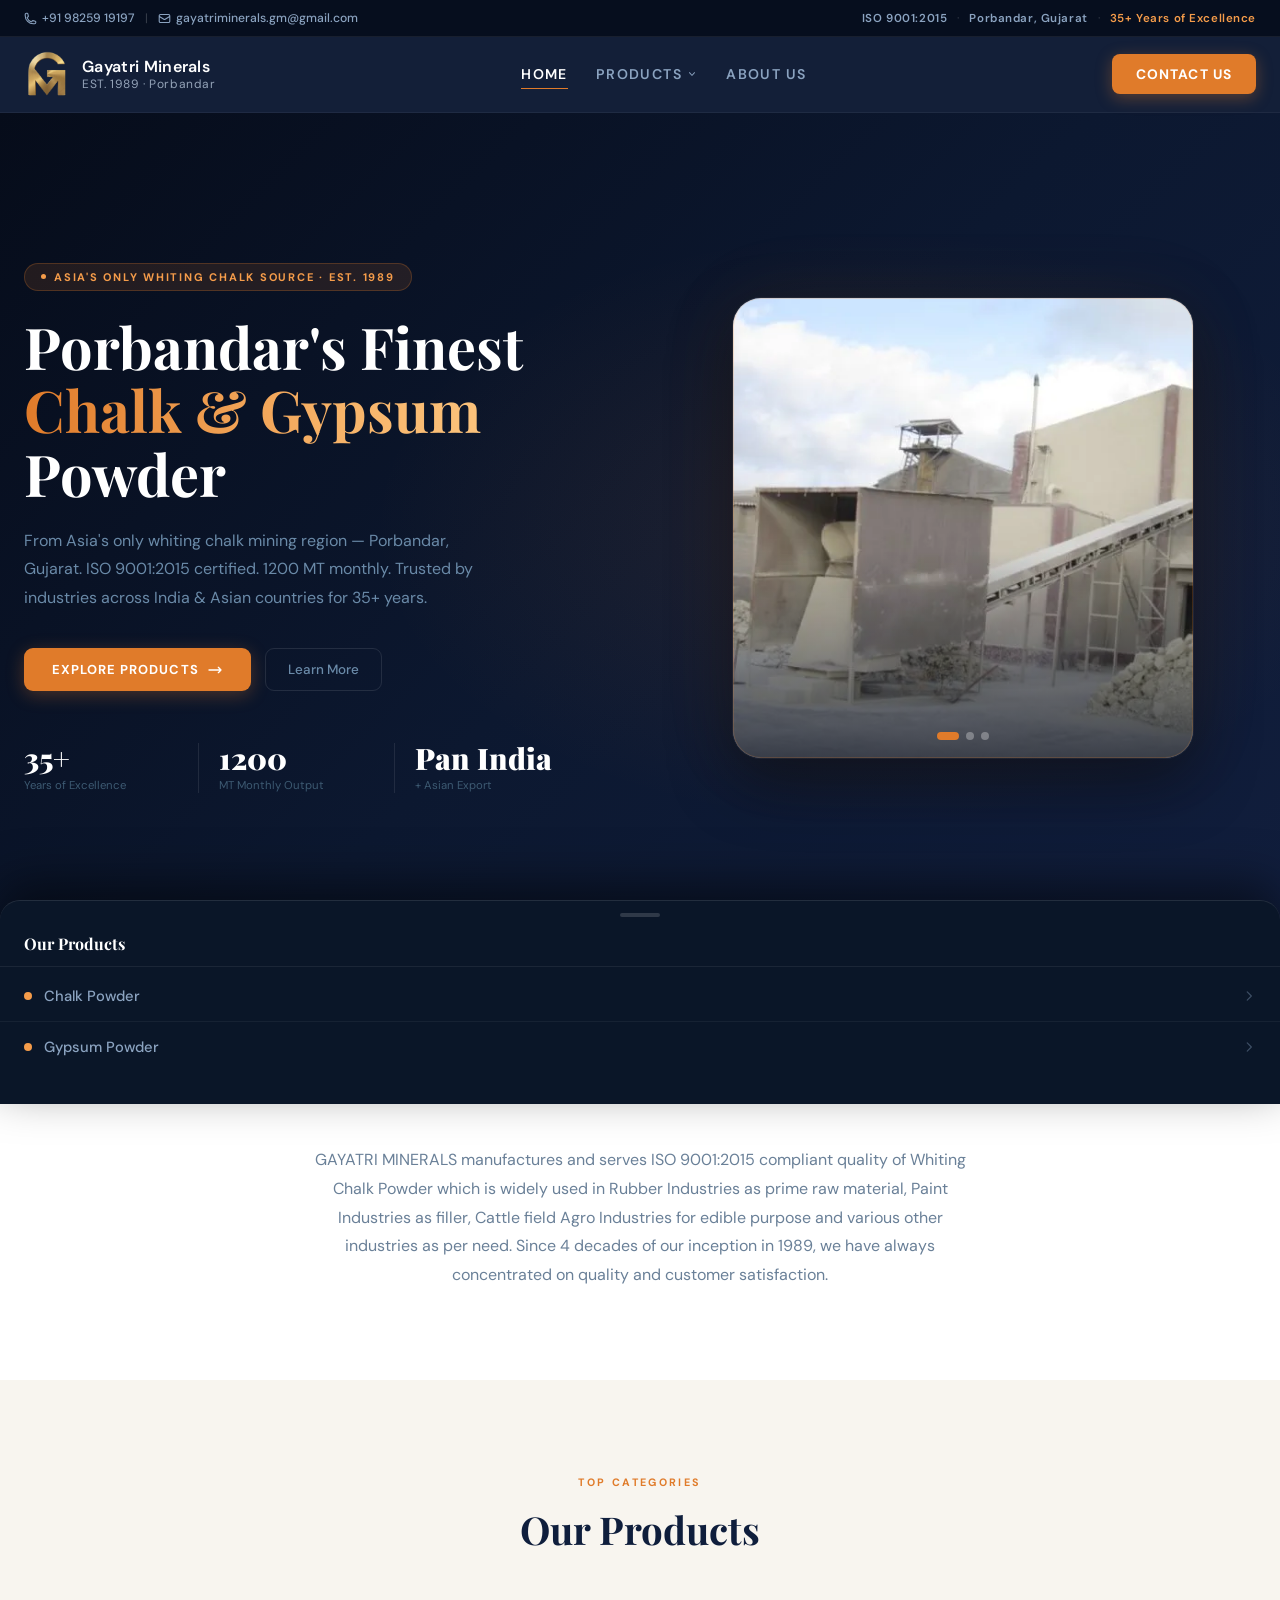
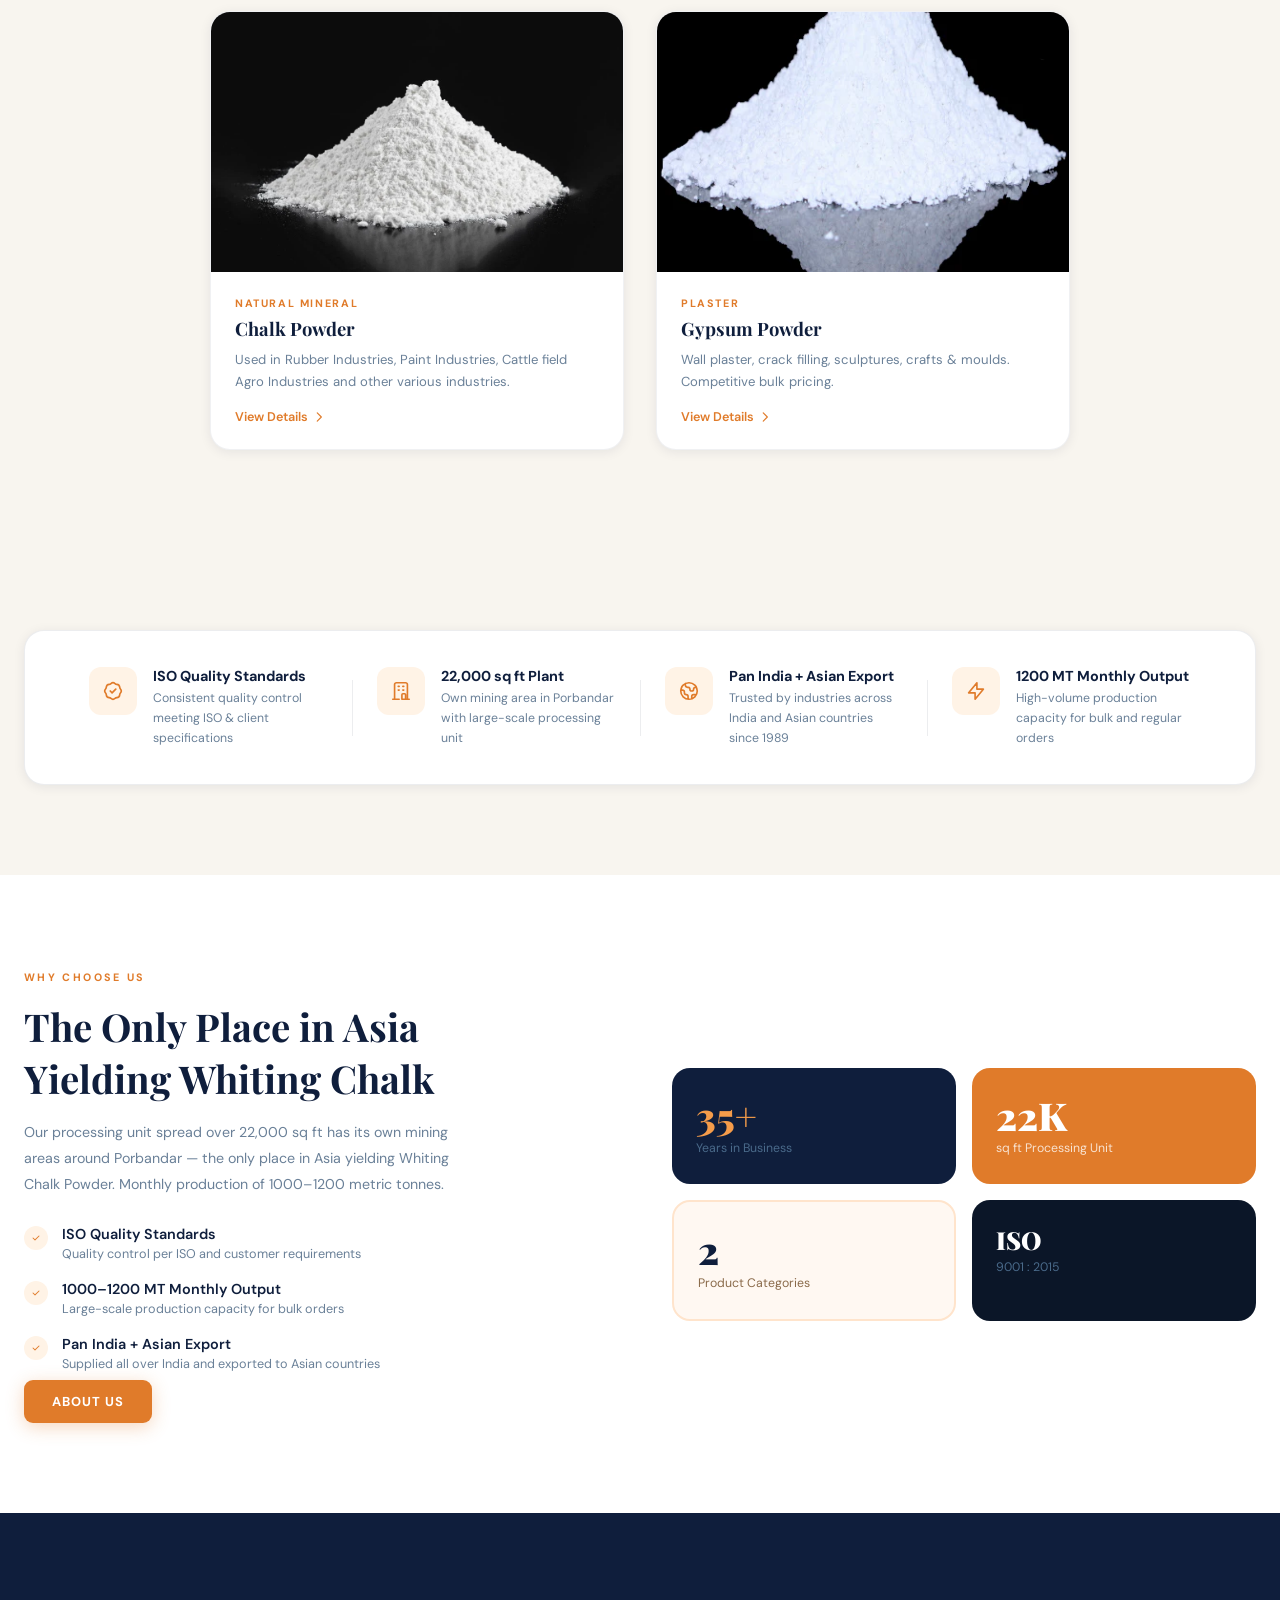
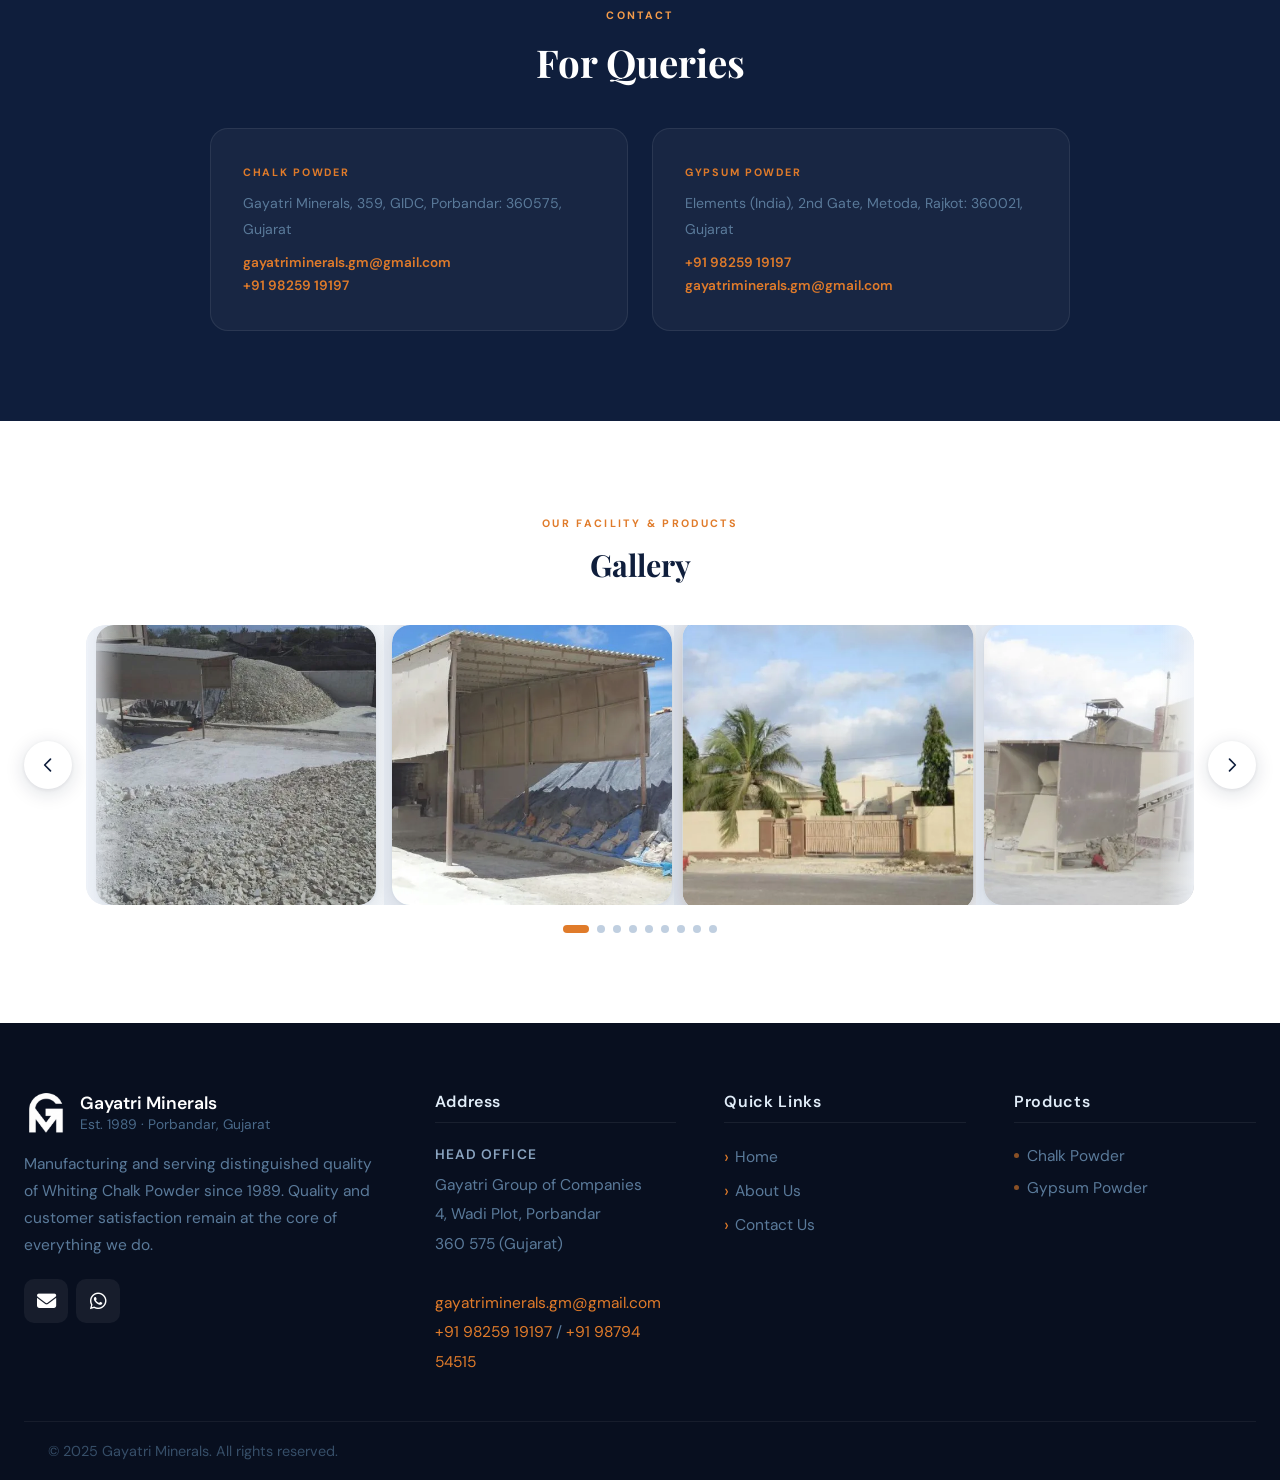
==== index.html @ 0e760990 "Update index.html" ====
<!DOCTYPE html>
<html lang="en">
<head>
  <meta charset="UTF-8">
  <meta name="viewport" content="width=device-width, initial-scale=1.0">
  <meta name="description" content="Gayatri Minerals — One-stop solution for Whiting Chalk Powder &amp; Gypsum Powder. Est. 1989, Porbandar, Gujarat.">
  <meta name="robots" content="index, follow">
  <link rel="icon" type="image/png" href="images/logo.webp">
  <title>Gayatri Minerals — Whiting Chalk Powder | Home</title>
  <link rel="preconnect" href="https://fonts.googleapis.com">
  <link rel="preconnect" href="https://fonts.gstatic.com" crossorigin>
  <link href="https://fonts.googleapis.com/css2?family=Playfair+Display:wght@400;700;900&family=DM+Sans:ital,opsz,wght@0,9..40,300;0,9..40,400;0,9..40,500;0,9..40,600;1,9..40,400&display=swap" rel="stylesheet">
  <link rel="stylesheet" href="styles.css">
</head>
<body>

<div id="header-placeholder"></div>

<!-- HERO -->
<section class="hero">
  <div class="hero-glow"></div>
  <div class="hero-inner">
    <div>
      <div class="hero-tag">
        <span class="dot"></span>
        Asia's Only Whiting Chalk Source · Est. 1989
      </div>
      <h1 class="hero-title">
        Porbandar's Finest<br>
        <span class="shimmer">Chalk &amp; Gypsum</span><br>
        Powder
      </h1>
      <p class="hero-desc">
        From Asia's only whiting chalk mining region — Porbandar, Gujarat.
        ISO 9001:2015 certified. 1200 MT monthly. Trusted by industries
        across India &amp; Asian countries for 35+ years.
      </p>
      <div class="hero-btns">
        <a href="#products" class="cta-btn">
          Explore Products
          <svg width="16" height="16" fill="none" stroke="currentColor" viewBox="0 0 24 24" aria-hidden="true">
            <path stroke-linecap="round" stroke-linejoin="round" stroke-width="2" d="M17 8l4 4m0 0l-4 4m4-4H3"/>
          </svg>
        </a>
        <a href="about.html" class="hero-ghost">Learn More</a>
      </div>
      <div class="hero-stats">
        <div class="hero-stat">
          <div class="hero-stat-num">35+</div>
          <div class="hero-stat-label">Years of Excellence</div>
        </div>
        <div class="hero-stat">
          <div class="hero-stat-num">1200</div>
          <div class="hero-stat-label">MT Monthly Output</div>
        </div>
        <div class="hero-stat">
          <div class="hero-stat-num">Pan India</div>
          <div class="hero-stat-label">+ Asian Export</div>
        </div>
      </div>
    </div>
    <div class="hero-visual">
      <div class="hero-slider">
        <div class="hero-slides">
          <img src="images/hero1.webp" class="hero-slide active" alt="Chalk powder texture sample">
          <img src="images/hero2.webp" class="hero-slide" alt="Chalk powder processing">
          <img src="images/hero3.webp" class="hero-slide" alt="Chalk powder packed bags">
        </div>
        <button class="hero-slider-arrow hero-slider-prev" id="heroSliderPrev" aria-label="Previous image">
          <svg width="18" height="18" fill="none" stroke="currentColor" viewBox="0 0 24 24">
            <path stroke-linecap="round" stroke-linejoin="round" stroke-width="2.5" d="M15 19l-7-7 7-7"/>
          </svg>
        </button>
        <button class="hero-slider-arrow hero-slider-next" id="heroSliderNext" aria-label="Next image">
          <svg width="18" height="18" fill="none" stroke="currentColor" viewBox="0 0 24 24">
            <path stroke-linecap="round" stroke-linejoin="round" stroke-width="2.5" d="M9 5l7 7-7 7"/>
          </svg>
        </button>
        <div class="hero-slider-dots">
          <button class="hero-dot active" aria-label="Slide 1"></button>
          <button class="hero-dot" aria-label="Slide 2"></button>
          <button class="hero-dot" aria-label="Slide 3"></button>
        </div>
        <!-- <div class="hero-slider-label">Whiting Chalk Powder</div> -->
      </div>
    </div>
  </div>
</section>

<!-- WELCOME -->
<section class="section welcome-strip">
  <div class="section-inner">
    <div class="section-head fade-in">
      <h2>Welcome to Gayatri Minerals</h2>
    </div>
    <p class="fade-in" style="max-width:660px;margin:0 auto;color:#6a8098;font-size:1rem;line-height:1.8;text-align:center;font-family:'DM Sans',sans-serif;">
      GAYATRI MINERALS manufactures and serves ISO 9001:2015 compliant quality of Whiting Chalk Powder which is widely used in Rubber Industries as prime raw material, Paint Industries as filler, Cattle field Agro Industries for edible purpose and various other industries as per need.
      Since 4 decades of our inception in 1989, we have always concentrated on quality and customer satisfaction.
    </p>
  </div>
</section>

<!-- PRODUCTS -->
<section class="section" id="products" style="background:var(--cream,#f8f5ef)">
  <div class="section-inner">
    <div class="section-head fade-in">
      <span class="section-label">Top Categories</span>
      <h2>Our Products</h2>
    </div>
    <div class="products-grid">
      <a href="chalk-powder.html" class="product-card fade-in">
        <div class="product-card-img">
          <img src="images/chalkpowder3.webp" alt="Whiting Chalk Powder bags at Gayatri Minerals" loading="lazy">
        </div>
        <div class="product-card-body">
          <div class="product-card-cat">Natural Mineral</div>
          <div class="product-card-title">Chalk Powder</div>
          <div class="product-card-desc">Used in Rubber Industries, Paint Industries, Cattle field Agro Industries and other various industries.</div>
          <div class="product-card-link">
            View Details
            <svg width="14" height="14" fill="none" stroke="currentColor" viewBox="0 0 24 24" aria-hidden="true">
              <path stroke-linecap="round" stroke-linejoin="round" stroke-width="2" d="M9 5l7 7-7 7"/>
            </svg>
          </div>
        </div>
      </a>
      <a href="gypsum-powder.html" class="product-card fade-in">
        <div class="product-card-img" style="background:#e8dfd5">
          <img src="images/GypsumPowder4.webp" alt="Gypsum plaster powder" loading="lazy">
        </div>
        <div class="product-card-body">
          <div class="product-card-cat">Plaster</div>
          <div class="product-card-title">Gypsum Powder</div>
          <div class="product-card-desc">Wall plaster, crack filling, sculptures, crafts &amp; moulds. Competitive bulk pricing.</div>
          <div class="product-card-link">
            View Details
            <svg width="14" height="14" fill="none" stroke="currentColor" viewBox="0 0 24 24" aria-hidden="true">
              <path stroke-linecap="round" stroke-linejoin="round" stroke-width="2" d="M9 5l7 7-7 7"/>
            </svg>
          </div>
        </div>
      </a>
    </div>
  </div>
</section>

<!-- FEATURES STRIP -->
<section class="section features-strip">
  <div class="section-inner">
    <div class="features-row">
      <div class="feature-item fade-in">
        <div class="feature-icon">
          <svg width="22" height="22" fill="none" stroke="currentColor" viewBox="0 0 24 24">
            <path stroke-linecap="round" stroke-linejoin="round" stroke-width="1.8" d="M9 12l2 2 4-4M7.835 4.697a3.42 3.42 0 001.946-.806 3.42 3.42 0 014.438 0 3.42 3.42 0 001.946.806 3.42 3.42 0 013.138 3.138 3.42 3.42 0 00.806 1.946 3.42 3.42 0 010 4.438 3.42 3.42 0 00-.806 1.946 3.42 3.42 0 01-3.138 3.138 3.42 3.42 0 00-1.946.806 3.42 3.42 0 01-4.438 0 3.42 3.42 0 00-1.946-.806 3.42 3.42 0 01-3.138-3.138 3.42 3.42 0 00-.806-1.946 3.42 3.42 0 010-4.438 3.42 3.42 0 00.806-1.946 3.42 3.42 0 013.138-3.138z"/>
          </svg>
        </div>
        <div class="feature-text">
          <div class="feature-title">ISO Quality Standards</div>
          <div class="feature-desc">Consistent quality control meeting ISO &amp; client specifications</div>
        </div>
      </div>
      <div class="feature-divider"></div>
      <div class="feature-item fade-in">
        <div class="feature-icon">
          <svg width="22" height="22" fill="none" stroke="currentColor" viewBox="0 0 24 24">
            <path stroke-linecap="round" stroke-linejoin="round" stroke-width="1.8" d="M19 21V5a2 2 0 00-2-2H7a2 2 0 00-2 2v16m14 0h2m-2 0h-5m-9 0H3m2 0h5M9 7h1m-1 4h1m4-4h1m-1 4h1m-2 10v-5a1 1 0 011-1h2a1 1 0 011 1v5m-4 0h4"/>
          </svg>
        </div>
        <div class="feature-text">
          <div class="feature-title">22,000 sq ft Plant</div>
          <div class="feature-desc">Own mining area in Porbandar with large-scale processing unit</div>
        </div>
      </div>
      <div class="feature-divider"></div>
      <div class="feature-item fade-in">
        <div class="feature-icon">
          <svg width="22" height="22" fill="none" stroke="currentColor" viewBox="0 0 24 24">
            <path stroke-linecap="round" stroke-linejoin="round" stroke-width="1.8" d="M3.055 11H5a2 2 0 012 2v1a2 2 0 002 2 2 2 0 012 2v2.945M8 3.935V5.5A2.5 2.5 0 0010.5 8h.5a2 2 0 012 2 2 2 0 104 0 2 2 0 012-2h1.064M15 20.488V18a2 2 0 012-2h3.064M21 12a9 9 0 11-18 0 9 9 0 0118 0z"/>
          </svg>
        </div>
        <div class="feature-text">
          <div class="feature-title">Pan India + Asian Export</div>
          <div class="feature-desc">Trusted by industries across India and Asian countries since 1989</div>
        </div>
      </div>
      <div class="feature-divider"></div>
      <div class="feature-item fade-in">
        <div class="feature-icon">
          <svg width="22" height="22" fill="none" stroke="currentColor" viewBox="0 0 24 24">
            <path stroke-linecap="round" stroke-linejoin="round" stroke-width="1.8" d="M13 10V3L4 14h7v7l9-11h-7z"/>
          </svg>
        </div>
        <div class="feature-text">
          <div class="feature-title">1200 MT Monthly Output</div>
          <div class="feature-desc">High-volume production capacity for bulk and regular orders</div>
        </div>
      </div>
    </div>
  </div>
</section>

<!-- WHY CHOOSE US -->
<section class="section why-section">
  <div class="section-inner">
    <div class="why-grid">
      <div class="fade-in">
        <span class="section-label">Why Choose Us</span>
        <h2 style="font-size:clamp(1.7rem,3vw,2.4rem);margin:6px 0 16px">
          The Only Place in Asia<br>Yielding Whiting Chalk
        </h2>
        <p style="color:#6a8098;font-size:0.89rem;line-height:1.8;font-family:'DM Sans',sans-serif;max-width:440px">
          Our processing unit spread over 22,000 sq ft has its own mining areas around Porbandar —
          the only place in Asia yielding Whiting Chalk Powder. Monthly production of 1000–1200 metric tonnes.
        </p>
        <ul class="why-checks">
          <li class="why-check">
            <div class="check-icon">
              <svg fill="currentColor" viewBox="0 0 20 20" aria-hidden="true">
                <path d="M16.707 5.293a1 1 0 010 1.414l-8 8a1 1 0 01-1.414 0l-4-4a1 1 0 011.414-1.414L8 12.586l7.293-7.293a1 1 0 011.414 0z"/>
              </svg>
            </div>
            <div>
              <div class="check-title">ISO Quality Standards</div>
              <div class="check-desc">Quality control per ISO and customer requirements</div>
            </div>
          </li>
          <li class="why-check">
            <div class="check-icon">
              <svg fill="currentColor" viewBox="0 0 20 20" aria-hidden="true">
                <path d="M16.707 5.293a1 1 0 010 1.414l-8 8a1 1 0 01-1.414 0l-4-4a1 1 0 011.414-1.414L8 12.586l7.293-7.293a1 1 0 011.414 0z"/>
              </svg>
            </div>
            <div>
              <div class="check-title">1000–1200 MT Monthly Output</div>
              <div class="check-desc">Large-scale production capacity for bulk orders</div>
            </div>
          </li>
          <li class="why-check">
            <div class="check-icon">
              <svg fill="currentColor" viewBox="0 0 20 20" aria-hidden="true">
                <path d="M16.707 5.293a1 1 0 010 1.414l-8 8a1 1 0 01-1.414 0l-4-4a1 1 0 011.414-1.414L8 12.586l7.293-7.293a1 1 0 011.414 0z"/>
              </svg>
            </div>
            <div>
              <div class="check-title">Pan India + Asian Export</div>
              <div class="check-desc">Supplied all over India and exported to Asian countries</div>
            </div>
          </li>
        </ul>
        <a href="about.html" class="cta-btn" style="margin-top:8px">About Us</a>
      </div>
      <div class="why-boxes fade-in">
        <div class="why-box navy">
          <div class="why-box-num">35+</div>
          <div class="why-box-label">Years in Business</div>
        </div>
        <div class="why-box gold">
          <div class="why-box-num">22K</div>
          <div class="why-box-label">sq ft Processing Unit</div>
        </div>
        <div class="why-box outline">
          <div class="why-box-num">2</div>
          <div class="why-box-label">Product Categories</div>
        </div>
        <div class="why-box dark">
          <div class="why-box-num">ISO</div>
          <div class="why-box-label">9001 : 2015</div>
        </div>
      </div>
    </div>
  </div>
</section>

<!-- CONTACT STRIP -->
<section class="section contact-strip">
  <div class="section-inner">
    <div class="section-head fade-in" style="text-align:center;margin-bottom:40px">
      <span class="section-label" style="color:#f59c4a">Contact</span>
      <h2 style="color:#fff;margin-top:4px">For Queries</h2>
    </div>
    <div class="contact-cards">
      <div class="contact-card fade-in">
        <div class="contact-card-label">Chalk Powder</div>
        <p>Gayatri Minerals, 359, GIDC, Porbandar: 360575, Gujarat</p>
        <a href="mailto:gayatriminerals.gm@gmail.com">gayatriminerals.gm@gmail.com</a>
        <a href="tel:9825919197" style="margin-top:6px">+91 98259 19197</a>
      </div>
      <div class="contact-card fade-in">
        <div class="contact-card-label">Gypsum Powder</div>
        <p>Elements (India), 2nd Gate, Metoda, Rajkot: 360021, Gujarat</p>
        <a href="tel:9825919197">+91 98259 19197</a>
        <a href="mailto:gayatriminerals.gm@gmail.com" style="margin-top:6px">gayatriminerals.gm@gmail.com</a>
      </div>
    </div>
  </div>
</section>

<!-- GALLERY -->
<section class="section" style="background:#fff">
  <div class="section-inner">
    <div class="section-head fade-in" style="text-align:center;margin-bottom:28px">
      <span class="section-label">Our Facility &amp; Products</span>
      <h2 style="font-size:1.9rem">Gallery</h2>
    </div>
    <div class="cg-slider-wrap">
      <button class="cg-arrow" id="cgPrev" aria-label="Previous images">
        <svg width="20" height="20" fill="none" stroke="currentColor" viewBox="0 0 24 24">
          <path stroke-linecap="round" stroke-linejoin="round" stroke-width="2" d="M15 19l-7-7 7-7"/>
        </svg>
      </button>
      <div class="cg-viewport">
        <div class="cg-track" id="cgTrack">
          <div class="cg-slide"><img src="images/home1.webp" alt="Gayatri Minerals facility overview" fetchpriority="high" decoding="async"></div>
          <div class="cg-slide"><img src="images/home2.webp" alt="Chalk powder production unit" decoding="async"></div>
          <div class="cg-slide"><img src="images/home3.webp" alt="Mineral processing area" loading="lazy" decoding="async"></div>
          <div class="cg-slide"><img src="images/home4.webp" alt="Whiting chalk mining site Porbandar" loading="lazy" decoding="async"></div>
          <div class="cg-slide"><img src="images/home5.webp" alt="Bulk chalk powder storage" loading="lazy" decoding="async"></div>
          <div class="cg-slide"><img src="images/home6.webp" alt="Packaging unit at Gayatri Minerals" loading="lazy" decoding="async"></div>
          <div class="cg-slide"><img src="images/home7.webp" alt="Quality testing facility" loading="lazy" decoding="async"></div>
          <div class="cg-slide"><img src="images/home8.webp" alt="Dispatch and logistics at plant" loading="lazy" decoding="async"></div>
          <div class="cg-slide"><img src="images/home9.webp" alt="Gayatri Minerals plant exterior" loading="lazy" decoding="async"></div>
        </div>
      </div>
      <button class="cg-arrow" id="cgNext" aria-label="Next images">
        <svg width="20" height="20" fill="none" stroke="currentColor" viewBox="0 0 24 24">
          <path stroke-linecap="round" stroke-linejoin="round" stroke-width="2" d="M9 5l7 7-7 7"/>
        </svg>
      </button>
    </div>
    <div class="cg-dots" id="cgDots"></div>
  </div>
</section>

<div id="footer-placeholder"></div>
<script src="scripts.js"></script>
</body>
</html>
---- styles.css ----
/* ============================================================
   GAYATRI MINERALS — GLOBAL STYLESHEET
   ============================================================ */

/* ── CSS Variables ── */
:root {
  --navy:       #0f1e3c;
  --navy-mid:   #162447;
  --navy-light: #1e3264;
  --gold:       #e07b2a;
  --gold-light: #f59c4a;
  --cream:      #f8f5ef;
  --text-muted: #94a3b8;
  --shadow-sm:  0 2px 12px rgba(15,30,60,0.08);
  --shadow-md:  0 8px 32px rgba(15,30,60,0.12);
  --shadow-lg:  0 20px 56px rgba(15,30,60,0.16);
}

/* ── Base Reset ── */
*, *::before, *::after { box-sizing: border-box; margin: 0; padding: 0; }
html { scroll-behavior: smooth; }
body {
  font-family: 'DM Sans', sans-serif;
  background: var(--cream);
  color: var(--navy);
  overflow-x: hidden;
  padding-top: 112px; /* 36px topbar + 76px nav */
}
h1, h2, h3, h4 { font-family: 'Playfair Display', serif; }
img { display: block; max-width: 100%; }
a { text-decoration: none; }

/* ============================================================
   NAV
   ============================================================ */
/* ============================================================
   TOP INFO BAR
   ============================================================ */
.gm-topbar {
  position: fixed; top: 0; width: 100%; z-index: 1001;
  background: #060e1e;
  border-bottom: 1px solid rgba(255,255,255,0.07);
  font-family: 'DM Sans', sans-serif;
}
.topbar-inner {
  max-width: 1280px; margin: 0 auto;
  padding: 0 24px;
  height: 36px;
  display: flex; align-items: center; justify-content: space-between;
  gap: 16px;
}
.topbar-left, .topbar-right {
  display: flex; align-items: center; gap: 10px; flex-wrap: nowrap;
}
.topbar-link {
  display: inline-flex; align-items: center; gap: 5px;
  color: #8ba3c0;
  font-size: 0.76rem; font-weight: 500;
  text-decoration: none;
  transition: color 0.2s;
  white-space: nowrap;
}
.topbar-link:hover { color: #f59c4a; }
.topbar-link svg { flex-shrink: 0; }
.topbar-divider {
  color: rgba(255,255,255,0.2);
  font-size: 0.75rem;
  user-select: none;
}
.topbar-badge {
  font-size: 0.72rem; font-weight: 600;
  color: #8ba3c0;
  letter-spacing: 0.05em;
  white-space: nowrap;
}
.topbar-badge--gold {
  color: #f59c4a;
}

/* Push nav down by topbar height */
.gm-nav {
  position: fixed; top: 36px; width: 100%; z-index: 1000;
  background: rgba(12, 24, 50, 0.97);
  backdrop-filter: blur(16px);
  -webkit-backdrop-filter: blur(16px);
  border-bottom: 1px solid rgba(255,255,255,0.07);
  transition: box-shadow 0.3s;
}
.gm-nav.scrolled { box-shadow: 0 4px 32px rgba(0,0,0,0.4); }

.nav-inner {
  max-width: 1280px; margin: 0 auto;
  padding: 0 24px;
  height: 76px;
  display: flex; align-items: center; justify-content: space-between; gap: 24px;
}

.nav-logo {
  display: flex; align-items: center; gap: 12px;
  text-decoration: none; flex-shrink: 0;
}
.nav-logo-img {
  width: 46px; height: 46px; border-radius: 10px;
  object-fit: contain; flex-shrink: 0;
}
.nav-logo-text { line-height: 1.25; }
.nav-logo-text .brand { color: #fff; font-size: 1rem; font-weight: 600; letter-spacing: 0.02em; }
.nav-logo-text .sub   { color: var(--text-muted); font-size: 0.75rem; letter-spacing: 0.05em; }

.nav-links {
  display: flex; align-items: center; gap: 28px;
  list-style: none; flex: 1; justify-content: center;
}
.nav-links a, .nav-links button {
  background: none; border: none; cursor: pointer;
  color: #8ba3c0;
  font-family: 'DM Sans', sans-serif;
  font-size: 0.88rem; font-weight: 600;
  letter-spacing: 0.10em; text-transform: uppercase;
  text-decoration: none;
  padding: 4px 0;
  position: relative;
  transition: color 0.25s;
  display: flex; align-items: center; gap: 4px;
}
.nav-links a::after, .nav-links button::after {
  content: '';
  position: absolute; bottom: -2px; left: 0;
  width: 0; height: 1.5px;
  background: var(--gold);
  transition: width 0.3s ease;
}
.nav-links a:hover, .nav-links button:hover,
.nav-links a.active, .nav-links button.active { color: #fff; }
.nav-links a:hover::after, .nav-links button:hover::after,
.nav-links a.active::after, .nav-links button.active::after { width: 100%; }

/* Dropdown */
.nav-dropdown { position: relative; }
.dropdown-trigger { display: flex; align-items: center; gap: 4px; }
.dropdown-trigger svg { transition: transform 0.25s; }
.nav-dropdown:hover .dropdown-trigger svg,
.nav-dropdown:focus-within .dropdown-trigger svg { transform: rotate(180deg); }

.dropdown-panel {
  display: none;
  position: absolute; top: calc(100% + 16px); left: 50%;
  transform: translateX(-50%);
  background: #0a1628;
  border: 1px solid rgba(255,255,255,0.1);
  border-radius: 14px;
  min-width: 210px;
  padding: 8px 0;
  box-shadow: 0 24px 56px rgba(0,0,0,0.5);
}
.dropdown-panel::before {
  content: ''; position: absolute; top: -16px; left: 0; right: 0; height: 16px;
}
.nav-dropdown:hover .dropdown-panel,
.nav-dropdown:focus-within .dropdown-panel { display: block; }

.gm-nav .dropdown-panel a {
  display: block; padding: 11px 22px;
  color: #8ba3c0;
  font-size: 0.95rem;
  letter-spacing: 0.03em;
  text-transform: none;
  font-weight: 500;
  text-decoration: none;
  transition: color 0.2s, padding-left 0.2s, background 0.2s;
}
.gm-nav .dropdown-panel a::after { display: none; }
.gm-nav .dropdown-panel a:hover { color: #fff; padding-left: 30px; background: rgba(255,255,255,0.05); }

/* CTA Button */
.gm-nav .nav-cta {
  display: inline-flex; align-items: center;
  background: var(--gold); color: #fff;
  font-family: 'DM Sans', sans-serif;
  font-size: 0.86rem; font-weight: 700;
  padding: 11px 24px; border-radius: 8px;
  letter-spacing: 0.08em;
  text-transform: uppercase;
  text-decoration: none;
  transition: background 0.25s, transform 0.2s, box-shadow 0.2s;
  border: none; cursor: pointer; flex-shrink: 0;
  box-shadow: 0 4px 16px rgba(224,123,42,0.35);
}
.gm-nav .nav-cta::after { display: none; }
.gm-nav .nav-cta:hover {
  background: var(--gold-light);
  transform: translateY(-1px);
  box-shadow: 0 6px 24px rgba(224,123,42,0.45);
}

/* Hamburger */
.hamburger {
  display: none; background: none; border: none; cursor: pointer;
  color: #fff; padding: 6px;
}

/* Mobile menu */
.mobile-menu {
  display: none;
  background: #080f1f;
  border-top: 1px solid rgba(255,255,255,0.07);
  padding: 16px 24px 24px;
  max-height: calc(100vh - 76px);
  overflow-y: auto;
  -webkit-overflow-scrolling: touch;
}
.mobile-menu.open { display: block; }
.mobile-menu a {
  display: block; color: #8ba3c0;
  font-family: 'DM Sans', sans-serif;
  font-size: 1.05rem; padding: 13px 0;
  text-decoration: none;
  border-bottom: 1px solid rgba(255,255,255,0.05);
  transition: color 0.2s;
}
.mobile-menu a:hover { color: #fff; }
/* Products toggle button */
.mobile-sub-toggle {
  display: flex; align-items: center; justify-content: space-between;
  width: 100%; background: none; border: none; cursor: pointer;
  color: #8ba3c0; font-family: 'DM Sans', sans-serif;
  font-size: 1.05rem; padding: 13px 0;
  border-bottom: 1px solid rgba(255,255,255,0.05);
  transition: color 0.2s; text-align: left;
}
.mobile-sub-toggle:hover { color: #fff; }
.mobile-sub-toggle[aria-expanded="true"] { color: #fff; }
.mobile-sub-arrow {
  flex-shrink: 0; transition: transform 0.3s ease;
}
.mobile-sub-toggle[aria-expanded="true"] .mobile-sub-arrow {
  transform: rotate(180deg);
}

/* Sub-menu: CSS grid-template-rows trick — animates height reliably on all mobile browsers */
.mobile-sub {
  display: grid;
  grid-template-rows: 0fr;
  transition: grid-template-rows 0.32s ease, opacity 0.28s ease;
  opacity: 0;
}
.mobile-sub > * {
  overflow: hidden;
}
.mobile-sub.open {
  grid-template-rows: 1fr;
  opacity: 1;
}
.gm-nav .mobile-sub a {
  display: block;
  padding: 13px 0 13px 20px;
  font-size: 1rem;
  color: #5a7a99;
  border-bottom: 1px solid rgba(255,255,255,0.04);
  border-left: 2px solid rgba(245,156,74,0.4);
  margin-left: 6px;
  text-decoration: none;
  font-family: 'DM Sans', sans-serif;
  transition: color 0.2s, border-left-color 0.2s;
}
.gm-nav .mobile-sub a:last-child { border-bottom: none; }
.gm-nav .mobile-sub a:hover {
  color: var(--gold-light, #f59c4a);
  border-left-color: var(--gold-light, #f59c4a);
}

@media (max-width: 768px) {
  .gm-topbar { display: none; }
  .gm-nav { top: 0; }
  body { padding-top: 76px; }
  .nav-links { display: none; }
  .nav-cta-wrap { display: flex; }
  .hamburger { display: block; }
  .gm-nav .nav-cta {
    padding: 9px 16px;
    font-size: 0.82rem;
    letter-spacing: 0.05em;
  }
}

/* ============================================================
   SHARED UTILITIES
   ============================================================ */
.section-label {
  display: inline-block;
  font-size: 0.67rem; letter-spacing: 0.22em; text-transform: uppercase;
  color: var(--gold); font-weight: 700; margin-bottom: 10px;
  font-family: 'DM Sans', sans-serif;
}

.fade-in {
  opacity: 0; transform: translateY(28px);
  transition: opacity 0.75s ease, transform 0.75s ease;
}
.fade-in.visible { opacity: 1; transform: none; }

.cta-btn {
  display: inline-flex; align-items: center; gap: 8px;
  background: var(--gold); color: #fff;
  font-weight: 700; font-family: 'DM Sans', sans-serif;
  padding: 13px 28px; border-radius: 9px;
  font-size: 0.81rem; letter-spacing: 0.08em; text-transform: uppercase;
  transition: background 0.25s, transform 0.2s, box-shadow 0.2s;
  cursor: pointer; border: none; text-decoration: none;
  box-shadow: 0 4px 18px rgba(224,123,42,0.3);
}
.cta-btn:hover {
  background: var(--gold-light); transform: translateY(-2px);
  box-shadow: 0 8px 28px rgba(224,123,42,0.42);
}

/* Page hero banner */
.page-hero {
  background: linear-gradient(135deg, #060c1a 0%, #0c1830 50%, #131f40 100%);
  padding: 100px 24px 72px;
  position: relative; overflow: hidden; text-align: center;
}

.page-hero::after {
  content: '';
  position: absolute; inset: 0;
  background: radial-gradient(ellipse 55% 60% at 50% 60%, rgba(224,123,42,0.08) 0%, transparent 70%);
}
.page-hero .inner { position: relative; z-index: 1; max-width: 700px; margin: 0 auto; }
.page-hero h1 { color: #fff; font-size: clamp(2rem, 5vw, 3.4rem); }
.page-hero .breadcrumb { color: #4a6a8a; font-size: 0.78rem; margin-top: 10px; font-family: 'DM Sans', sans-serif; }

/* Back button */
.back-btn {
  display: inline-flex; align-items: center; gap: 6px;
  color: var(--gold); font-weight: 500; font-size: 0.82rem;
  cursor: pointer; transition: gap 0.2s;
  letter-spacing: 0.04em;
  background: none; border: none; text-decoration: none;
  font-family: 'DM Sans', sans-serif;
}
.back-btn:hover { gap: 10px; }

/* Contact query box */
.contact-query-box {
  background: #f0f4fa; border-radius: 14px;
  padding: 22px 26px; border: 1px solid #dce5f0;
}
.contact-query-box .label {
  font-size: 0.72rem; letter-spacing: 0.14em; text-transform: uppercase;
  color: var(--gold); font-weight: 700; margin-bottom: 10px;
  font-family: 'DM Sans', sans-serif;
}
.contact-query-box p { font-size: 0.84rem; color: #4a6080; line-height: 1.75; font-family: 'DM Sans', sans-serif; }
.contact-query-box a { color: var(--gold); text-decoration: none; }
.contact-query-box a:hover { text-decoration: underline; }

/* Adv pill */
.adv-pill {
  background: #f5f8fc; color: #2a3f5f;
  border-radius: 10px; padding: 16px 20px;
  font-size: 0.87rem; line-height: 1.6;
  font-family: 'DM Sans', sans-serif;
  border: 1px solid #dce8f5; border-left: 3px solid var(--gold);
}

/* ============================================================
   FOOTER
   ============================================================ */
.gm-footer {
  background: #080f1f;
  padding: 68px 24px 0;
}
.gm-footer-inner {
  max-width: 1280px; margin: 0 auto;
  display: grid; grid-template-columns: 1.5fr 1fr 1fr 1fr; gap: 48px;
}
@media (max-width: 1024px) { .gm-footer-inner { grid-template-columns: 1fr 1fr; } }
@media (max-width: 600px)  { .gm-footer-inner { grid-template-columns: 1fr; gap: 32px; } }

.footer-brand-logo { display: flex; align-items: center; gap: 12px; margin-bottom: 16px; }
.footer-logo-img {
  width: 44px; height: 44px; border-radius: 10px;
  object-fit: contain; flex-shrink: 0;
}
.footer-brand-name { color: #fff; font-weight: 600; font-size: 1.1rem; line-height: 1.3; }
.footer-brand-sub  { color: #4a6a8a; font-size: 0.86rem; }
.footer-tagline { color: #5a7a9a; font-size: 0.97rem; line-height: 1.75; margin-bottom: 20px; }

.footer-socials { display: flex; gap: 8px; }
.footer-social-btn {
  width: 44px; height: 44px;
  background: rgba(255,255,255,0.06);
  border-radius: 10px;
  display: flex; align-items: center; justify-content: center;
  color: #fff; font-size: 1.2rem; font-weight: 700;
  text-decoration: none; transition: background 0.2s, color 0.2s;
}
.footer-social-btn:hover { background: rgba(255,255,255,0.14); color: #fff; }

.footer-col-title {
  color: #e0ecf8; font-size: 1rem; font-weight: 600;
  letter-spacing: 0.04em; margin-bottom: 18px;
  padding-bottom: 10px; border-bottom: 1px solid rgba(255,255,255,0.07);
}

.footer-address { color: #5a7a9a; font-size: 0.97rem; line-height: 1.9; }
.footer-address strong { color: #8aa4c0; display: block; margin-bottom: 4px; font-weight: 600; font-size: 0.86rem; letter-spacing: 0.08em; text-transform: uppercase; }
.footer-address a { color: #e07b2a; text-decoration: none; }
.footer-address a:hover { text-decoration: underline; }

.footer-links { list-style: none; }
.footer-links li { margin-bottom: 2px; }
.footer-links a {
  color: #5a7a9a; font-size: 0.97rem; text-decoration: none;
  display: inline-flex; align-items: center; gap: 6px;
  padding: 5px 0; transition: color 0.2s, gap 0.2s;
}
.footer-links a::before { content: '›'; color: #e07b2a; font-size: 1.1rem; }
.footer-links a:hover { color: #c5d8ee; gap: 10px; }

.footer-products { list-style: none; }
.footer-products li { margin-bottom: 2px; }
.footer-products a {
  color: #5a7a9a; font-size: 0.97rem; text-decoration: none;
  display: flex; align-items: center; gap: 8px;
  padding: 5px 0; transition: color 0.2s;
}
.footer-products a .dot {
  width: 5px; height: 5px; border-radius: 50%;
  background: #e07b2a; opacity: 0.6; flex-shrink: 0; transition: opacity 0.2s;
}
.footer-products a:hover { color: #c5d8ee; }
.footer-products a:hover .dot { opacity: 1; }

.footer-bottom {
  max-width: 1280px; margin: 44px auto 0;
  padding: 20px 24px;
  border-top: 1px solid rgba(255,255,255,0.06);
  color: #364e68; font-size: 0.9rem; font-family: 'DM Sans', sans-serif;
}

/* ============================================================
   HOME PAGE — HERO
   ============================================================ */
.hero {
  min-height: calc(100vh - 68px);
  background: linear-gradient(135deg, #060c1a 0%, #0c1830 52%, #111e3d 100%);
  display: flex; align-items: center;
  position: relative; overflow: hidden;
}
.hero-glow {
  position: absolute; inset: 0; pointer-events: none;
  background: radial-gradient(ellipse 60% 55% at 68% 50%, rgba(224,123,42,0.1) 0%, transparent 65%);
}
.hero-inner {
  max-width: 1280px; margin: 0 auto; padding: 64px 24px;
  display: grid; grid-template-columns: 1fr 1fr;
  gap: 60px; align-items: center;
  position: relative; z-index: 1; width: 100%;
}
@media (max-width: 900px) {
  .hero-inner { grid-template-columns: 1fr; }
  .hero-visual { display: none; }
}

.hero-tag {
  display: inline-flex; align-items: center; gap: 8px;
  background: rgba(224,123,42,0.12);
  border: 1px solid rgba(224,123,42,0.25);
  color: #f59c4a;
  padding: 6px 16px; border-radius: 100px;
  font-size: 0.69rem; letter-spacing: 0.16em; text-transform: uppercase;
  font-weight: 700; margin-bottom: 24px;
  font-family: 'DM Sans', sans-serif;
}
.hero-tag .dot { width: 5px; height: 5px; border-radius: 50%; background: #f59c4a; flex-shrink: 0; }

.hero-title {
  color: #fff;
  font-size: clamp(2.2rem, 4.5vw, 3.6rem);
  line-height: 1.1; margin-bottom: 22px;
}

@keyframes shimmer {
  0%   { background-position: -200% center; }
  100% { background-position:  200% center; }
}
.shimmer {
  background: linear-gradient(90deg, #e07b2a, #f7b267, #ffd390, #e07b2a);
  background-size: 200% auto;
  -webkit-background-clip: text; -webkit-text-fill-color: transparent;
  background-clip: text;
  animation: shimmer 4s linear infinite;
}

.hero-desc {
  color: #6a8aa8; font-size: 1rem; line-height: 1.78;
  max-width: 460px; margin-bottom: 36px; font-family: 'DM Sans', sans-serif;
}
.hero-btns { display: flex; flex-wrap: wrap; gap: 14px; margin-bottom: 52px; }
.hero-ghost {
  display: inline-flex; align-items: center; gap: 6px;
  color: #6a8aa8; font-size: 0.84rem; font-weight: 500;
  padding: 12px 22px; border-radius: 9px;
  border: 1px solid rgba(255,255,255,0.1);
  transition: color 0.2s, border-color 0.2s;
  text-decoration: none; font-family: 'DM Sans', sans-serif;
}
.hero-ghost:hover { color: #fff; border-color: rgba(255,255,255,0.22); }

.hero-stats { display: grid; grid-template-columns: repeat(3,1fr); }
.hero-stat {
  padding: 0 20px 0 0; margin-right: 20px;
  border-right: 1px solid rgba(255,255,255,0.09);
}
.hero-stat:last-child { border-right: none; padding-right: 0; margin-right: 0; }
.hero-stat-num { color: #fff; font-family: 'Playfair Display', serif; font-size: 1.85rem; font-weight: 900; line-height: 1; }
.hero-stat-label { color: #3d5a72; font-size: 0.71rem; margin-top: 5px; font-family: 'DM Sans', sans-serif; }

/* Orb visual */
@keyframes float { 0%,100%{transform:translateY(0)} 50%{transform:translateY(-14px)} }
.hero-visual { display: flex; justify-content: center; align-items: center; }
.hero-slider {
  width: 100%;
  max-width: 460px;
  height: 460px;
  border-radius: 28px;
  overflow: hidden;
  position: relative;
  margin: 0 auto;
  background: linear-gradient(145deg, #0e1f42, #162447);
  box-shadow:
    0 0 0 1px rgba(255,255,255,0.06),
    0 24px 64px rgba(0,0,0,0.45),
    0 0 80px rgba(224,123,42,0.08);
}

/* Border ring */
.hero-slider::before {
  content: '';
  position: absolute; inset: 0; z-index: 4; pointer-events: none;
  border-radius: 28px;
  border: 1px solid rgba(224,123,42,0.22);
}

.hero-slides {
  position: relative;
  width: 100%;
  height: 100%;
}
.hero-slide {
  position: absolute;
  width: 100%;
  height: 100%;
  object-fit: cover;
  top: 0; left: 0;
  opacity: 0;
  transition: opacity 0.7s ease;
}
.hero-slides .hero-slide.active { opacity: 1; }

/* Gradient overlay at bottom */
.hero-slides::after {
  content: '';
  position: absolute; bottom: 0; left: 0; right: 0; height: 45%;
  background: linear-gradient(to top, rgba(6,12,26,0.72) 0%, transparent 100%);
  z-index: 1; pointer-events: none;
}

/* Arrows */
.hero-slider-arrow {
  position: absolute; top: 50%; z-index: 3;
  transform: translateY(-50%);
  width: 40px; height: 40px;
  border-radius: 50%;
  background: rgba(10,20,40,0.65);
  border: 1px solid rgba(255,255,255,0.12);
  backdrop-filter: blur(8px);
  color: #fff;
  display: flex; align-items: center; justify-content: center;
  cursor: pointer;
  transition: background 0.2s, transform 0.2s, border-color 0.2s;
  opacity: 0;
}
.hero-slider:hover .hero-slider-arrow { opacity: 1; }
.hero-slider-prev { left: 14px; }
.hero-slider-next { right: 14px; }
.hero-slider-arrow:hover {
  background: rgba(224,123,42,0.75);
  border-color: transparent;
  transform: translateY(-50%) scale(1.08);
}

/* Dots */
.hero-slider-dots {
  position: absolute; bottom: 18px; left: 50%; transform: translateX(-50%);
  z-index: 3; display: flex; gap: 7px; align-items: center;
}
.hero-dot {
  width: 8px; height: 8px; border-radius: 50%;
  background: rgba(255,255,255,0.3); border: none; cursor: pointer; padding: 0;
  transition: background 0.25s, transform 0.25s, width 0.25s;
}
.hero-dot.active {
  background: #e07b2a;
  width: 22px; border-radius: 4px;
  transform: none;
}

/* Slide label */
.hero-slider-label {
  position: absolute; bottom: 46px; left: 20px; right: 20px;
  z-index: 3;
  color: rgba(255,255,255,0.75);
  font-family: 'DM Sans', sans-serif;
  font-size: 0.72rem;
  font-weight: 600;
  letter-spacing: 0.14em;
  text-transform: uppercase;
  pointer-events: none;
}
.orb-wrap { position: relative; animation: float 7s ease-in-out infinite; }
.orb-1 { width: 320px; height: 320px; border-radius: 50%; border: 1px solid rgba(255,255,255,0.07); display:flex; align-items:center; justify-content:center; }
.orb-2 { width: 238px; height: 238px; border-radius: 50%; border: 1px solid rgba(255,255,255,0.11); display:flex; align-items:center; justify-content:center; }
.orb-3 {
  width: 168px; height: 168px; border-radius: 50%;
  background: linear-gradient(145deg, rgba(22,44,70,0.95), rgba(8,15,30,0.98));
  border: 1px solid rgba(255,255,255,0.09);
  display: flex; flex-direction: column; align-items: center; justify-content: center;
  box-shadow: 0 0 70px rgba(224,123,42,0.14), inset 0 0 30px rgba(0,0,0,0.4);
}
.orb-3 .orb-logo { width: 110px; height: 110px; object-fit: contain; border-radius: 50%; }
.pill {
  position: absolute;
  background: rgba(10,20,40,0.92);
  border: 1px solid rgba(255,255,255,0.1);
  backdrop-filter: blur(8px);
  padding: 7px 14px; border-radius: 100px;
  font-size: 0.7rem; font-weight: 600; letter-spacing: 0.06em;
  font-family: 'DM Sans', sans-serif;
}
.pill-1 { top: 8px; right: -22px; color: #f59c4a; border-color: rgba(224,123,42,0.28); background: rgba(224,123,42,0.1); }
.pill-2 { bottom: 28px; left: -32px; color: #7dd3fc; border-color: rgba(96,165,250,0.25); background: rgba(59,130,246,0.09); }
.pill-3 { top: 50%; right: -42px; transform: translateY(-50%); color: #86efac; border-color: rgba(74,222,128,0.25); background: rgba(34,197,94,0.09); }
@media (max-width: 1024px) {
  .hero-slider {
    max-width: 360px;
    height: 360px;
  }
}

/* ============================================================
   HOME PAGE — SECTIONS
   ============================================================ */
.section { padding: 90px 24px; }
.section-inner { max-width: 1280px; margin: 0 auto; }
.section-head { text-align: center; margin-bottom: 56px; }
.section-head h2 { font-size: clamp(1.8rem, 3vw, 2.6rem); margin-top: 4px; }

.welcome-strip { background: #fff; text-align: center; }

/* Products Grid */
.products-grid {
  display: grid; grid-template-columns: repeat(2,1fr); gap: 32px;
  max-width: 860px; margin: 0 auto;
}
@media (max-width: 700px)  { .products-grid { grid-template-columns: 1fr; max-width: 480px; } }

.product-card {
  background: #fff; border-radius: 20px; overflow: hidden;
  border: 1px solid rgba(15,30,60,0.06);
  box-shadow: var(--shadow-sm);
  transition: transform 0.4s cubic-bezier(.22,.68,0,1.2), box-shadow 0.4s;
  text-decoration: none; display: block; color: inherit;
}
.product-card:hover { transform: translateY(-10px); box-shadow: var(--shadow-lg); }
.product-card-img { height: 260px; overflow: hidden; background: #e8eef5; position: relative; }
.product-card-img img { width: 100%; height: 100%; object-fit: cover; transition: transform 0.55s ease; }
.product-card:hover .product-card-img img { transform: scale(1.07); }
.product-card-body { padding: 24px; }
.product-card-cat { font-size: 0.67rem; color: #e07b2a; font-weight: 700; letter-spacing: 0.15em; text-transform: uppercase; margin-bottom: 6px; font-family: 'DM Sans', sans-serif; }
.product-card-title { font-size: 1.15rem; font-weight: 700; margin-bottom: 8px; color: #0f1e3c; font-family: 'Playfair Display', serif; }
.product-card-desc { font-size: 0.82rem; color: #6a8098; line-height: 1.65; margin-bottom: 16px; font-family: 'DM Sans', sans-serif; }
.product-card-link { display: flex; align-items: center; gap: 4px; color: #e07b2a; font-size: 0.79rem; font-weight: 600; font-family: 'DM Sans', sans-serif; }
.product-card-link svg { transition: transform 0.2s; }
.product-card:hover .product-card-link svg { transform: translateX(4px); }

/* Why Section */
.why-section { background: #fff; }
.why-grid { display: grid; grid-template-columns: 1fr 1fr; gap: 64px; align-items: center; }
@media (max-width: 860px) { .why-grid { grid-template-columns: 1fr; } .why-boxes { display: none; } }
.why-checks { list-style: none; margin-top: 28px; display: flex; flex-direction: column; gap: 18px; }
.why-check { display: flex; align-items: flex-start; gap: 14px; }
.check-icon { width: 24px; height: 24px; border-radius: 50%; background: #fff3e6; display: flex; align-items: center; justify-content: center; flex-shrink: 0; margin-top: 1px; }
.check-icon svg { width: 10px; height: 10px; color: #e07b2a; }
.check-title { font-size: 0.9rem; font-weight: 600; color: #0f1e3c; font-family: 'DM Sans', sans-serif; }
.check-desc  { font-size: 0.79rem; color: #6a8098; margin-top: 2px; font-family: 'DM Sans', sans-serif; }

.why-boxes { display: grid; grid-template-columns: 1fr 1fr; gap: 16px; }
.why-box { border-radius: 18px; padding: 28px 24px; }
.why-box-num { font-family: 'Playfair Display', serif; font-size: 2.4rem; font-weight: 900; line-height: 1; }
.why-box-label { font-size: 0.77rem; margin-top: 6px; font-family: 'DM Sans', sans-serif; }
.why-box.navy { background: var(--navy); }
.why-box.navy .why-box-num { color: #f59c4a; }
.why-box.navy .why-box-label { color: #4a6a8a; }
.why-box.gold { background: var(--gold); }
.why-box.gold .why-box-num, .why-box.gold .why-box-label { color: #fff; }
.why-box.gold .why-box-label { color: rgba(255,255,255,0.78); }
.why-box.outline { border: 2px solid #ffe4cc; background: #fff8f2; }
.why-box.outline .why-box-num { color: #0f1e3c; }
.why-box.outline .why-box-label { color: #8a6a4a; }
.why-box.dark { background: #0b1628; }
.why-box.dark .why-box-num { color: #fff; font-size: 1.55rem; }
.why-box.dark .why-box-label { color: #4a6a8a; }

/* Features Strip */
.features-row {
  display: grid; grid-template-columns: 1fr auto 1fr auto 1fr auto 1fr; gap: 0;
  align-items: center;
  border: 1px solid rgba(15,30,60,0.08); border-radius: 20px;
  padding: 36px 40px; background: #fff;
  box-shadow: var(--shadow-sm);
}
.feature-item { display: flex; align-items: flex-start; gap: 16px; padding: 0 24px; }
.feature-divider { width: 1px; background: rgba(15,30,60,0.08); height: 56px; align-self: center; }
.feature-icon {
  width: 48px; height: 48px; border-radius: 12px;
  background: #fff3e6; color: var(--gold);
  display: flex; align-items: center; justify-content: center; flex-shrink: 0;
}
.feature-title { font-size: 0.9rem; font-weight: 700; color: #0f1e3c; margin-bottom: 4px; font-family: 'DM Sans', sans-serif; }
.feature-desc { font-size: 0.77rem; color: #6a8098; line-height: 1.6; font-family: 'DM Sans', sans-serif; }
@media (max-width: 1024px) {
  .features-row { grid-template-columns: 1fr 1fr; gap: 24px; padding: 28px; }
  .feature-divider { display: none; }
  .feature-item { padding: 0; }
}
@media (max-width: 540px) {
  .features-row { grid-template-columns: 1fr; }
}

/* Contact Strip */
.contact-strip { background: var(--navy); }
.contact-cards { display: grid; grid-template-columns: repeat(2,1fr); gap: 24px; max-width: 860px; margin: 0 auto; }
@media (max-width: 640px)  { .contact-cards { grid-template-columns: 1fr; } }

.contact-card {
  background: rgba(255,255,255,0.04);
  border: 1px solid rgba(255,255,255,0.08);
  border-radius: 18px; padding: 36px 32px;
  transition: background 0.25s, border-color 0.25s;
}
.contact-card:hover { background: rgba(255,255,255,0.08); border-color: rgba(224,123,42,0.3); }
.contact-card-label { font-size: 0.67rem; letter-spacing: 0.16em; text-transform: uppercase; color: #e07b2a; font-weight: 700; margin-bottom: 12px; font-family: 'DM Sans', sans-serif; }
.contact-card p { font-size: 0.88rem; color: #5a7a9a; line-height: 1.8; font-family: 'DM Sans', sans-serif; }
.contact-card a { color: #e07b2a; font-size: 0.85rem; display: block; margin-top: 12px; font-weight: 600; }
.contact-card a:hover { text-decoration: underline; }

/* ============================================================
   ABOUT PAGE
   ============================================================ */
.about-section { padding: 80px 24px; }
.about-inner { max-width: 1280px; margin: 0 auto; }
.two-col { display: flex; flex-direction: row; gap: 72px; align-items: center; }
.two-col > * { flex: 1; min-width: 0; }
@media (max-width: 860px) { .two-col { flex-direction: column; gap: 40px; } }

.about-img-main {
  border-radius: 20px; overflow: hidden; height: 320px;
  box-shadow: var(--shadow-md); margin-bottom: 16px;
}
.about-img-main img { width: 100%; height: 100%; object-fit: cover; }
.about-img-row { display: flex; flex-direction: row; gap: 14px; }
.about-img-row > * { flex: 1; min-width: 0; }
.about-img-box { border-radius: 14px; padding: 24px; display: flex; flex-direction: column; justify-content: flex-end; }
.about-img-box .num { font-family: 'Playfair Display', serif; font-size: 2rem; font-weight: 900; line-height: 1; }
.about-img-box .lbl { font-size: 0.74rem; margin-top: 6px; font-family: 'DM Sans', sans-serif; }

.about-text p { font-size: 0.89rem; color: #5a7898; line-height: 1.82; margin-bottom: 18px; font-family: 'DM Sans', sans-serif; }

.values-grid { display: flex; flex-direction: row; gap: 24px; margin-top: 64px; }
.values-grid > * { flex: 1; min-width: 0; }
@media (max-width: 860px) { .values-grid { flex-direction: column; } }
.value-card {
  border-radius: 18px; padding: 34px 28px;
  border: 1px solid rgba(15,30,60,0.08);
  transition: transform 0.3s, box-shadow 0.3s; background: #fff;
}
.value-card:hover { transform: translateY(-6px); box-shadow: var(--shadow-md); }
.value-card h3 { font-size: 1.05rem; margin-bottom: 10px; color: #0f1e3c; }
.value-card p  { font-size: 0.83rem; color: #6a8098; line-height: 1.72; font-family: 'DM Sans', sans-serif; }

/* ============================================================
   PRODUCT PAGES
   ============================================================ */
.prod-section { padding: 72px 24px; }
.prod-inner { max-width: 1100px; margin: 0 auto; }
.prod-grid { display: grid; grid-template-columns: 1fr 1fr; gap: 60px; align-items: start; }
@media (max-width: 800px) { .prod-grid { grid-template-columns: 1fr; } }
.prod-img-main { border-radius: 18px; overflow: hidden; height: 280px; margin-bottom: 14px; }
.prod-img-main img { width: 100%; height: 100%; object-fit: cover; }
.prod-img-row { display: grid; grid-template-columns: 1fr 1fr; gap: 12px; }
.prod-badge { border-radius: 12px; padding: 18px; text-align: center; }
.prod-text h2 { font-size: clamp(1.6rem, 3vw, 2.2rem); margin: 8px 0 18px; }
.prod-text p  { font-size: 0.87rem; color: #5a7898; line-height: 1.82; margin-bottom: 14px; font-family: 'DM Sans', sans-serif; }

/* Detail box */
.product-details-box { background: #fff; border-radius: 16px; border: 1px solid #e0e8f0; padding: 28px; margin: 28px 0; }
.detail-row { border-bottom: 1px solid #f0f4f8; padding: 14px 0; }
.detail-row:last-child { border-bottom: none; }
.detail-row .dtitle { font-weight: 600; font-size: 0.87rem; color: #0f1e3c; font-family: 'DM Sans', sans-serif; }
.detail-row .ddesc  { font-size: 0.81rem; color: #6a8098; margin-top: 4px; line-height: 1.6; font-family: 'DM Sans', sans-serif; }

/* ============================================================
   CHALK POWDER GALLERY  — 7 images (4 top row + 3 centred bottom)
   ============================================================ */
.chalk-gallery-grid {
  display: grid;
  gap: 16px;
  /* Desktop: 8-column base so we can centre 3 items in the second row */
  grid-template-columns: repeat(8, 1fr);
}

/* Row 1: 4 items, each spanning 2 of 8 columns = equal quarters */
.chalk-gallery-grid .chalk-gallery-item:nth-child(1) { grid-column: 1 / span 2; }
.chalk-gallery-grid .chalk-gallery-item:nth-child(2) { grid-column: 3 / span 2; }
.chalk-gallery-grid .chalk-gallery-item:nth-child(3) { grid-column: 5 / span 2; }
.chalk-gallery-grid .chalk-gallery-item:nth-child(4) { grid-column: 7 / span 2; }

/* Row 2: 3 items centred — offset by 1 column so they sit in the middle */
.chalk-gallery-grid .chalk-gallery-item:nth-child(5) { grid-column: 2 / span 2; }
.chalk-gallery-grid .chalk-gallery-item:nth-child(6) { grid-column: 4 / span 2; }
.chalk-gallery-grid .chalk-gallery-item:nth-child(7) { grid-column: 6 / span 2; }

/* Tablet: 2 columns */
@media (max-width: 900px) {
  .chalk-gallery-grid {
    grid-template-columns: repeat(2, 1fr);
  }
  .chalk-gallery-grid .chalk-gallery-item { grid-column: span 1 !important; }
}

/* Mobile: 2 columns (keep same as tablet) */
@media (max-width: 480px) {
  .chalk-gallery-grid { gap: 10px; }
}

.chalk-gallery-item {
  border-radius: 14px; overflow: hidden; aspect-ratio: 1/1;
  background: #e8eef5; box-shadow: var(--shadow-sm);
  transition: transform 0.3s, box-shadow 0.3s;
}
.chalk-gallery-item:hover { transform: translateY(-5px); box-shadow: var(--shadow-md); }
.chalk-gallery-item img { width: 100%; height: 100%; object-fit: cover; transition: transform 0.4s; }
.chalk-gallery-item:hover img { transform: scale(1.06); }

/* ============================================================
   GALLERY SECTION — redesigned
   ============================================================ */

/* Section background */
.gallery-section {
  background: linear-gradient(160deg, #f4f7fb 0%, #eef2f8 60%, #f8f5ef 100%);
  padding: 100px 24px 80px;
  position: relative;
  overflow: hidden;
}
.gallery-section::before {
  content: '';
  position: absolute;
  top: -120px; right: -120px;
  width: 420px; height: 420px;
  border-radius: 50%;
  background: radial-gradient(circle, rgba(224,123,42,0.06) 0%, transparent 70%);
  pointer-events: none;
}

/* Heading */
.gallery-head {
  text-align: center;
  margin-bottom: 52px;
}
.gallery-title {
  font-size: clamp(2rem, 3.5vw, 2.8rem);
  color: #0f1e3c;
  line-height: 1.2;
  margin: 6px 0 14px;
}
.gallery-title-accent {
  color: #e07b2a;
}
.gallery-subtitle {
  font-family: 'DM Sans', sans-serif;
  font-size: 0.95rem;
  color: #7a92a8;
  max-width: 480px;
  margin: 0 auto;
  line-height: 1.75;
}

/* ── Slider wrapper ── */
.cg-slider-wrap {
  position: relative;
  display: flex;
  align-items: center;
  gap: 14px;
  padding: 12px 0 20px;
}

/* ── Viewport ── */
.cg-viewport {
  flex: 1;
  position: relative;
  overflow: hidden;
  border-radius: 20px;
  cursor: grab;
  user-select: none;
  -webkit-user-select: none;
  padding: 0 8px;
}
.cg-viewport.is-dragging { cursor: grabbing; }

/* Subtle fade-edges */
.cg-viewport::before,
.cg-viewport::after {
  content: '';
  position: absolute;
  top: 0; bottom: 0;
  width: 36px;
  z-index: 3;
  pointer-events: none;
}
.cg-viewport::before {
  left: 0;
  background: linear-gradient(to right, rgba(238,242,248,0.9) 0%, transparent 100%);
}
.cg-viewport::after {
  right: 0;
  background: linear-gradient(to left, rgba(238,242,248,0.9) 0%, transparent 100%);
}

/* ── Track ── */
.cg-track {
  display: flex;
  will-change: transform;
  margin: 0 -6px;
}

/* ── Slide ── */
.cg-slide {
  min-width: calc(100% / 4);
  padding: 0 8px;
  box-sizing: border-box;
  flex-shrink: 0;
  transition: transform 0.45s ease, opacity 0.45s ease;
  opacity: 0.75;
}
.cg-slide.is-active {
  opacity: 1;
  transform: scale(1.04);
}
.cg-slide.is-side {
  opacity: 0.88;
}

/* ── Inner card ── */
.cg-slide-inner {
  position: relative;
  overflow: hidden;
  height: 280px;
  border-radius: 18px;
  background: #dce6f0;
  box-shadow: 0 4px 20px rgba(15,30,60,0.10), 0 1px 4px rgba(15,30,60,0.06);
  transition: box-shadow 0.3s ease, transform 0.3s ease;
}
.cg-slide.is-active .cg-slide-inner {
  box-shadow: 0 12px 40px rgba(15,30,60,0.18), 0 2px 8px rgba(224,123,42,0.12);
}
.cg-slide-inner:hover {
  box-shadow: 0 16px 48px rgba(15,30,60,0.20), 0 3px 12px rgba(224,123,42,0.15);
  transform: translateY(-4px);
}
.cg-slide-inner.loaded { background: #dce6f0; }

/* ── Image ── */
.cg-slide img {
  width: 100%;
  height: 100%;
  object-fit: cover;
  object-position: center;
  display: block;
  border-radius: 18px;
  opacity: 0;
  transition: opacity 0.3s ease, transform 0.4s ease;
  transform: scale(1.02);
  pointer-events: none;
}
.cg-slide img.img-loaded {
  opacity: 1;
  transform: scale(1);
}
.cg-slide-inner:hover img {
  transform: scale(1.06);
}

/* Caption — hidden */
.cg-slide-caption { display: none !important; }

/* ── Arrow buttons ── */
.cg-arrow {
  width: 48px; height: 48px;
  border-radius: 50%;
  border: none;
  background: #ffffff;
  color: var(--navy);
  display: flex; align-items: center; justify-content: center;
  cursor: pointer;
  flex-shrink: 0;
  z-index: 2;
  box-shadow: 0 4px 20px rgba(15,30,60,0.14), 0 1px 4px rgba(15,30,60,0.08);
  transition: background 0.25s, color 0.25s, transform 0.2s, box-shadow 0.25s;
}
.cg-arrow:hover {
  background: #e07b2a;
  color: #fff;
  transform: translateY(-2px) scale(1.06);
  box-shadow: 0 8px 24px rgba(224,123,42,0.35);
}
.cg-arrow:active { transform: scale(0.95); }

/* ── Dots + progress row ── */
.cg-controls {
  display: flex;
  align-items: center;
  justify-content: center;
  gap: 18px;
  margin-top: 28px;
}
.cg-dots {
  display: flex;
  justify-content: center;
  align-items: center;
  gap: 8px;
}
.cg-dot {
  width: 8px; height: 8px;
  border-radius: 50%;
  border: none;
  background: #c0cfe0;
  cursor: pointer;
  padding: 0;
  transition: background 0.25s, transform 0.25s, width 0.3s;
}
.cg-dot.active {
  background: #e07b2a;
  width: 26px;
  border-radius: 4px;
}

/* ── Progress bar — shown on desktop ── */
.cg-progress {
  display: none;
}

/* ── Responsive ── */
@media (max-width: 1100px) {
  .cg-slide { min-width: calc(100% / 3); }
  .cg-slide-inner { height: 260px; }
}
@media (max-width: 700px) {
  .gallery-section { padding: 72px 16px 60px; }
  .cg-slider-wrap { gap: 8px; padding: 8px 0 16px; }
  .cg-slide { min-width: calc(100% / 2); padding: 0 6px; }
  .cg-slide-inner { height: 200px; border-radius: 14px; }
  .cg-slide img { border-radius: 14px; }
  .cg-viewport { padding: 0 6px; }
  .cg-viewport::before,
  .cg-viewport::after { width: 20px; }
  .cg-track { margin: 0 -4px; }
  .cg-arrow { width: 40px; height: 40px; }
  .cg-dot { width: 7px; height: 7px; }
  .cg-dot.active { width: 20px; }
}
@media (max-width: 480px) {
  .gallery-section { padding: 60px 12px 48px; }
  .gallery-title { font-size: 1.7rem; }
  .gallery-subtitle { font-size: 0.85rem; }
  .cg-slide { min-width: calc(100% / 1.25); padding: 0 5px; }
  .cg-slide-inner { height: 210px; border-radius: 14px; }
  .cg-slide,
  .cg-slide.is-active,
  .cg-slide.is-side {
    opacity: 1;
    transform: none;
  }
  .cg-slide.is-active .cg-slide-inner {
    box-shadow: 0 8px 24px rgba(15,30,60,0.14);
  }
  .cg-arrow { width: 38px; height: 38px; }
  .cg-viewport::before,
  .cg-viewport::after { width: 14px; }
}

/* ============================================================
   LIGHTBOX
   ============================================================ */
.cg-lightbox {
  display: none;
  position: fixed;
  inset: 0;
  z-index: 9000;
  background: rgba(5, 10, 22, 0.96);
  backdrop-filter: blur(14px);
  -webkit-backdrop-filter: blur(14px);
  align-items: center;
  justify-content: center;
}
.cg-lightbox.open {
  display: flex;
}
.cg-lightbox img {
  max-width: min(90vw, 1100px);
  max-height: 85vh;
  object-fit: contain;
  border-radius: 10px;
  box-shadow: 0 32px 80px rgba(0,0,0,0.6);
  animation: cg-lb-in 0.28s cubic-bezier(.25,.46,.45,.94) both;
}
@keyframes cg-lb-in {
  from { opacity: 0; transform: scale(0.94); }
  to   { opacity: 1; transform: scale(1); }
}
.cg-lightbox-close {
  position: absolute;
  top: 18px; right: 22px;
  background: rgba(255,255,255,0.1);
  border: none;
  color: #fff;
  font-size: 1.3rem;
  width: 42px; height: 42px;
  border-radius: 50%;
  cursor: pointer;
  display: flex; align-items: center; justify-content: center;
  backdrop-filter: blur(8px);
  transition: background 0.2s, transform 0.2s;
  z-index: 2;
}
.cg-lightbox-close:hover { background: #e07b2a; transform: rotate(90deg); }

.cg-lightbox-nav {
  position: absolute;
  top: 50%; transform: translateY(-50%);
  background: rgba(255,255,255,0.1);
  border: none; color: #fff;
  width: 50px; height: 50px;
  border-radius: 50%;
  cursor: pointer;
  display: flex; align-items: center; justify-content: center;
  backdrop-filter: blur(8px);
  transition: background 0.2s, transform 0.2s;
  z-index: 2;
}
.cg-lightbox-nav.prev { left: 20px; }
.cg-lightbox-nav.next { right: 20px; }
.cg-lightbox-nav:hover { background: #e07b2a; }
.cg-lightbox-nav.prev:hover { transform: translateY(-50%) scale(1.08); }
.cg-lightbox-nav.next:hover { transform: translateY(-50%) scale(1.08); }

.cg-lightbox-counter {
  position: absolute;
  bottom: 24px; left: 50%;
  transform: translateX(-50%);
  color: rgba(255,255,255,0.6);
  font-family: 'DM Sans', sans-serif;
  font-size: 0.82rem;
  letter-spacing: 0.08em;
  background: rgba(255,255,255,0.08);
  padding: 5px 16px;
  border-radius: 20px;
}

@media (max-width: 600px) {
  .cg-lightbox-nav { width: 40px; height: 40px; }
  .cg-lightbox-nav.prev { left: 10px; }
  .cg-lightbox-nav.next { right: 10px; }
}

/* Uses */
.uses-grid { display: grid; grid-template-columns: repeat(3,1fr); gap: 14px; }
@media (max-width: 700px) { .uses-grid { grid-template-columns: 1fr; } }
.uses-grid-2 { display: grid; grid-template-columns: 1fr 1fr; gap: 14px; }
@media (max-width: 600px) { .uses-grid-2 { grid-template-columns: 1fr; } }
.use-card {
  background: var(--navy); color: #c5d8ea;
  border-radius: 12px; padding: 22px 20px;
  font-size: 0.84rem; line-height: 1.65;
  border-left: 3px solid #e07b2a;
  font-family: 'DM Sans', sans-serif;
}

/* PVC advantages */
.adv-grid { display: flex; flex-direction: column; gap: 12px; margin: 24px 0; }

/* Rubber products list */
.products-list { display: grid; grid-template-columns: repeat(3,1fr); gap: 10px; margin: 28px 0; }
@media (max-width: 700px) { .products-list { grid-template-columns: 1fr 1fr; } }
.prod-pill {
  background: var(--navy); color: #b8cee4;
  border-radius: 8px; padding: 12px 16px;
  font-size: 0.79rem; font-family: 'DM Sans', sans-serif;
  border-left: 2px solid #e07b2a;
}

/* ============================================================
   CONTACT PAGE
   ============================================================ */
.contact-section { padding: 80px 24px; background: #fff; }
.contact-inner { max-width: 1100px; margin: 0 auto; }
.contact-main-grid { display: grid; grid-template-columns: 1fr 1.2fr; gap: 64px; }
@media (max-width: 860px) { .contact-main-grid { grid-template-columns: 1fr; } }

.info-block { margin-bottom: 28px; }
.info-label { font-size: 0.69rem; letter-spacing: 0.16em; text-transform: uppercase; color: #e07b2a; font-weight: 700; margin-bottom: 6px; font-family: 'DM Sans', sans-serif; }
.info-value { font-size: 0.89rem; color: #4a6080; line-height: 1.75; font-family: 'DM Sans', sans-serif; }
.info-value a { color: #e07b2a; text-decoration: none; }
.info-value a:hover { text-decoration: underline; }

.divisions-grid { display: grid; grid-template-columns: 1fr 1fr; gap: 14px; }
@media (max-width: 500px) { .divisions-grid { grid-template-columns: 1fr; } }
.division-card {
  background: #f5f8fc; border: 1px solid #e0eaf5;
  border-radius: 14px; padding: 22px;
  transition: border-color 0.2s, box-shadow 0.2s;
}
.division-card:hover { border-color: #e07b2a; box-shadow: 0 4px 20px rgba(224,123,42,0.1); }
.div-label { font-size: 0.67rem; letter-spacing: 0.15em; text-transform: uppercase; color: #e07b2a; font-weight: 700; margin-bottom: 8px; font-family: 'DM Sans', sans-serif; }
.div-addr  { font-size: 0.81rem; color: #4a6080; line-height: 1.7; font-family: 'DM Sans', sans-serif; }
.div-email { display: block; margin-top: 8px; font-size: 0.77rem; color: #e07b2a; text-decoration: none; }
.div-email:hover { text-decoration: underline; }

/* ============================================================
   RUBBER PROFILES SLIDER
   ============================================================ */
.rp-slider-wrap { position: relative; display: flex; align-items: center; gap: 12px; }
.rp-slider-viewport { flex: 1; overflow: hidden; border-radius: 14px; }
.rp-slider-track {
  display: flex; transition: transform 0.45s cubic-bezier(.4,0,.2,1);
  will-change: transform;
}
.rp-slide { min-width: calc(100% / 3); padding: 0 8px; box-sizing: border-box; flex-shrink: 0; }
.rp-slide img {
  width: 100%; height: 280px; object-fit: cover; object-position: center;
  border-radius: 12px; display: block;
  box-shadow: var(--shadow-sm); transition: transform 0.3s;
}
.rp-slide img:hover { transform: scale(1.03); }
.rp-arrow {
  width: 44px; height: 44px; border-radius: 50%; border: none;
  background: var(--navy); color: #fff;
  display: flex; align-items: center; justify-content: center;
  cursor: pointer; flex-shrink: 0; z-index: 2;
  box-shadow: var(--shadow-sm); transition: background 0.2s, transform 0.2s;
}
.rp-arrow:hover { background: #e07b2a; transform: scale(1.08); }
.rp-dots { display: flex; justify-content: center; gap: 8px; margin-top: 18px; }
.rp-dot {
  width: 10px; height: 10px; border-radius: 50%;
  border: none; background: #c8d4e3; cursor: pointer; padding: 0;
  transition: background 0.2s, transform 0.2s;
}
.rp-dot.active { background: #e07b2a; transform: scale(1.25); }
@media (max-width: 1023px) { .rp-slide { min-width: calc(100%/2); } .rp-slide img { height: 240px; } }
@media (max-width: 639px)  { .rp-slide { min-width: 100%; } .rp-slide img { height: 220px; } }

/* ============================================================
   BOTTOM NAVIGATION BAR  (mobile only, ≤768px)
   ============================================================ */

/* ── Bottom bar ── */
.bottom-nav {
  display: none; /* hidden on desktop */
  position: fixed;
  bottom: 0; left: 0; right: 0;
  z-index: 1100;
  background: rgba(8, 15, 31, 0.97);
  backdrop-filter: blur(20px);
  -webkit-backdrop-filter: blur(20px);
  border-top: 1px solid rgba(255,255,255,0.08);
  height: 64px;
  grid-template-columns: repeat(4, 1fr);
  align-items: center;
  padding: 0 4px;
  padding-bottom: env(safe-area-inset-bottom);
}

/* ── Nav items ── */
.bn-item {
  display: flex;
  flex-direction: column;
  align-items: center;
  justify-content: center;
  gap: 3px;
  color: #5a7a99;
  text-decoration: none;
  font-family: 'DM Sans', sans-serif;
  font-size: 0.74rem;
  font-weight: 600;
  letter-spacing: 0.04em;
  padding: 6px 4px;
  border-radius: 10px;
  transition: color 0.2s, background 0.2s;
  background: none;
  border: none;
  cursor: pointer;
  width: 100%;
}
.bn-item svg { transition: transform 0.2s; }
.bn-item:hover,
.bn-item.active {
  color: #f59c4a;
}
.bn-item:hover svg { transform: translateY(-2px); }
.bn-item.active svg { stroke: #f59c4a; }

/* Contact CTA item */
.bn-item--cta {
  color: #f59c4a;
}
.bn-item--cta span { color: #f59c4a; }

/* ── Backdrop ── */
.bn-backdrop {
  display: none;
  position: fixed;
  inset: 0;
  z-index: 1150;
  background: rgba(0,0,0,0.55);
  backdrop-filter: blur(2px);
  -webkit-backdrop-filter: blur(2px);
  opacity: 0;
  transition: opacity 0.3s;
}
.bn-backdrop.open {
  display: block;
  opacity: 1;
}

/* ── Slide-up sheet ── */
.bn-sheet {
  position: fixed;
  bottom: 0; left: 0; right: 0;
  z-index: 1200;
  background: #0a1628;
  border-radius: 20px 20px 0 0;
  border-top: 1px solid rgba(255,255,255,0.1);
  padding: 12px 0 32px;
  padding-bottom: calc(32px + env(safe-area-inset-bottom));
  transform: translateY(100%);
  transition: transform 0.35s cubic-bezier(0.32, 0.72, 0, 1);
  box-shadow: 0 -16px 48px rgba(0,0,0,0.5);
}
.bn-sheet.open {
  transform: translateY(0);
}
.bn-sheet-handle {
  width: 40px; height: 4px;
  background: rgba(255,255,255,0.15);
  border-radius: 2px;
  margin: 0 auto 16px;
}
.bn-sheet-title {
  font-family: 'Playfair Display', serif;
  font-size: 1rem;
  font-weight: 700;
  color: #fff;
  padding: 0 24px 12px;
  border-bottom: 1px solid rgba(255,255,255,0.07);
  margin-bottom: 4px;
}
.bn-sheet-item {
  display: flex;
  align-items: center;
  gap: 12px;
  padding: 15px 24px;
  color: #8ba3c0;
  font-family: 'DM Sans', sans-serif;
  font-size: 0.92rem;
  font-weight: 500;
  text-decoration: none;
  border-bottom: 1px solid rgba(255,255,255,0.05);
  transition: color 0.2s, background 0.2s;
}
.bn-sheet-item:last-child { border-bottom: none; }
.bn-sheet-item:hover { color: #fff; background: rgba(255,255,255,0.04); }
.bn-sheet-item svg { margin-left: auto; flex-shrink: 0; opacity: 0.4; }
.bn-sheet-dot {
  width: 8px; height: 8px;
  border-radius: 50%;
  background: #f59c4a;
  flex-shrink: 0;
}

/* Add bottom padding to body so content isn't hidden behind bar */
@media (max-width: 768px) {
  .bottom-nav { display: grid; }
  body { padding-bottom: 64px; }
}

/* ============================================================
   HAMBURGER ICON TOGGLE  (≡ → ✕)
   ============================================================ */
.hamburger .icon-close { display: none; }
.hamburger.open .icon-menu  { display: none; }
.hamburger.open .icon-close { display: block; }

/* ============================================================
   UTILITY CLASSES  (replaces repeated inline styles)
   ============================================================ */
.section-mt  { margin-top: 56px; }
.heading-lg  { font-size: 1.9rem; }
.text-center { text-align: center; }
.mb-28       { margin-bottom: 28px; }
/* ============================================================
   IMAGE LOADING — Skeleton shimmer & smooth fade-in
   ============================================================ */
@keyframes skeleton-shimmer {
  0%   { background-position: -600px 0; }
  100% { background-position:  600px 0; }
}

/* Applied to ALL img elements before they load */
img {
  background: linear-gradient(90deg, #e2e8f0 25%, #f0f4f8 50%, #e2e8f0 75%);
  background-size: 600px 100%;
  animation: skeleton-shimmer 1.4s ease-in-out infinite;
  /* Smooth reveal once loaded */
  opacity: 0;
  transition: opacity 0.4s ease;
}
img.loaded, img[src=""] {
  animation: none;
  background: none;
}
img.loaded { opacity: 1; }

/* Hero slider skeleton — dark themed */
.hero-slides img {
  background: linear-gradient(90deg, #0e1f42 25%, #162447 50%, #0e1f42 75%);
  background-size: 600px 100%;
  animation: skeleton-shimmer 1.4s ease-in-out infinite;
  /* Override global img opacity:0 — hero slides control visibility via .hero-slide / .hero-slide.active */
  opacity: 0;
  transition: opacity 0.7s ease;
}
.hero-slides img.loaded {
  animation: none;
  background: none;
}
/* Active slide overrides skeleton — show image once the slide is active */
.hero-slides .hero-slide.active {
  opacity: 1;
}

/* Product main image placeholder */
.prod-img-main {
  min-height: 320px;
  background: #f0f4f8;
  border-radius: 16px;
  overflow: hidden;
  position: relative;
}
.prod-img-main::before {
  content: '';
  position: absolute; inset: 0;
  background: linear-gradient(90deg, #e2e8f0 25%, #f0f4f8 50%, #e2e8f0 75%);
  background-size: 600px 100%;
  animation: skeleton-shimmer 1.4s ease-in-out infinite;
  z-index: 0;
  border-radius: 16px;
}
.prod-img-main img { position: relative; z-index: 1; }
.prod-img-main img.loaded { animation: none; background: none; }

/* Gallery slide placeholder */
.cg-slide {
  background: linear-gradient(90deg, #e2e8f0 25%, #f0f4f8 50%, #e2e8f0 75%);
  background-size: 600px 100%;
  animation: skeleton-shimmer 1.4s ease-in-out infinite;
}
.cg-slide img.loaded {
  animation: none;
  background: none;
}
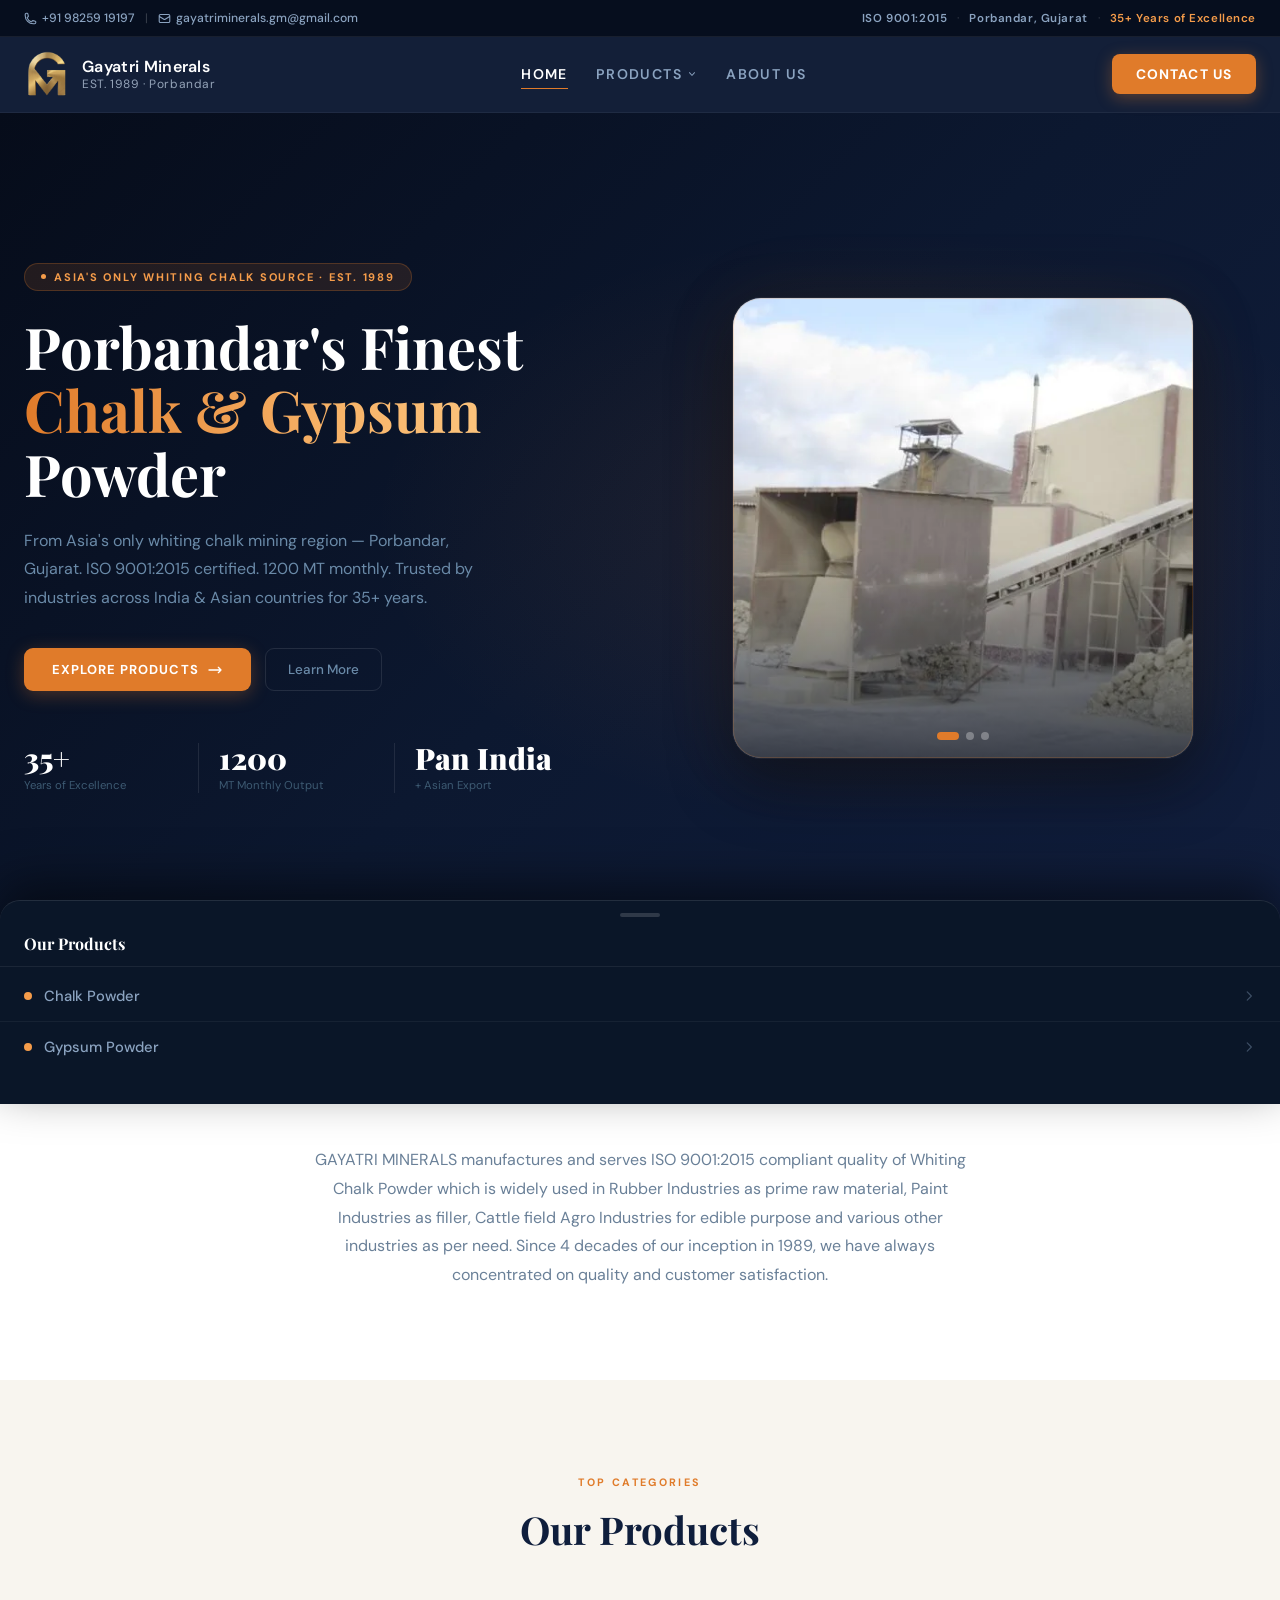
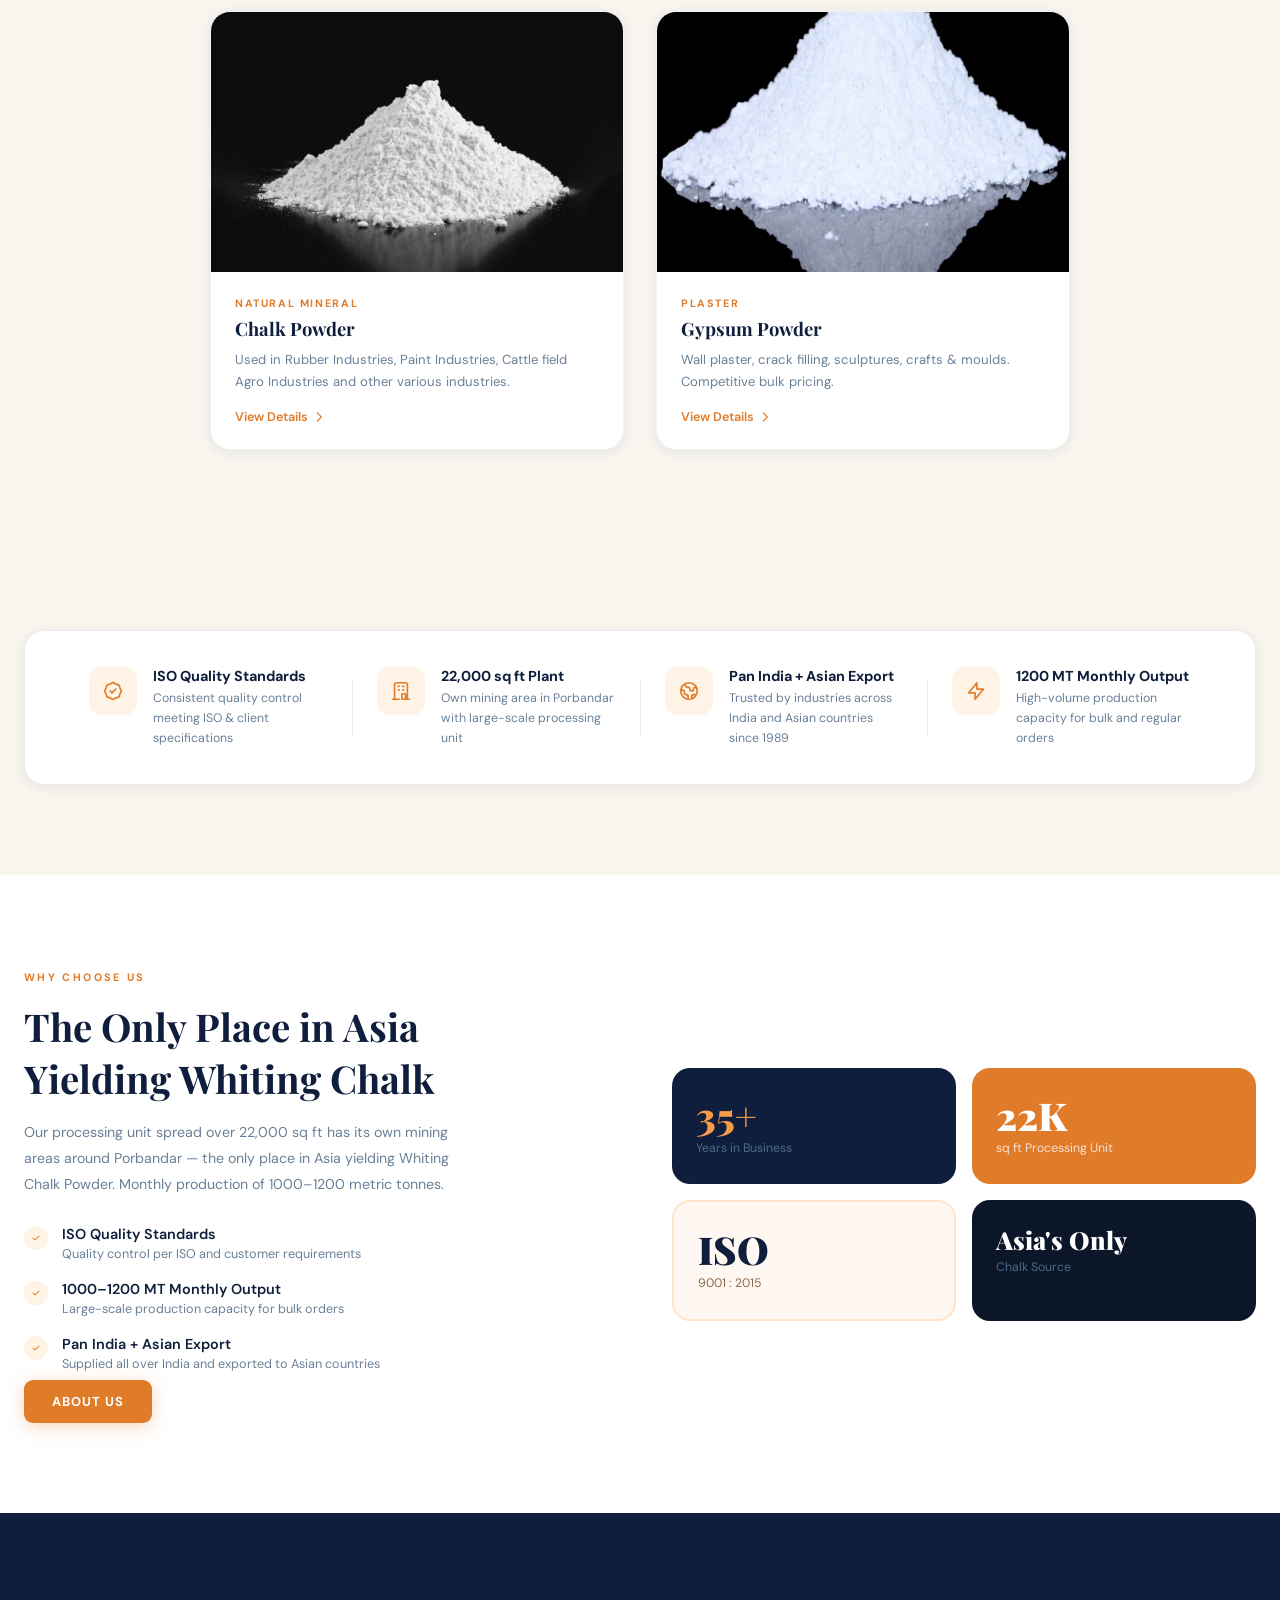
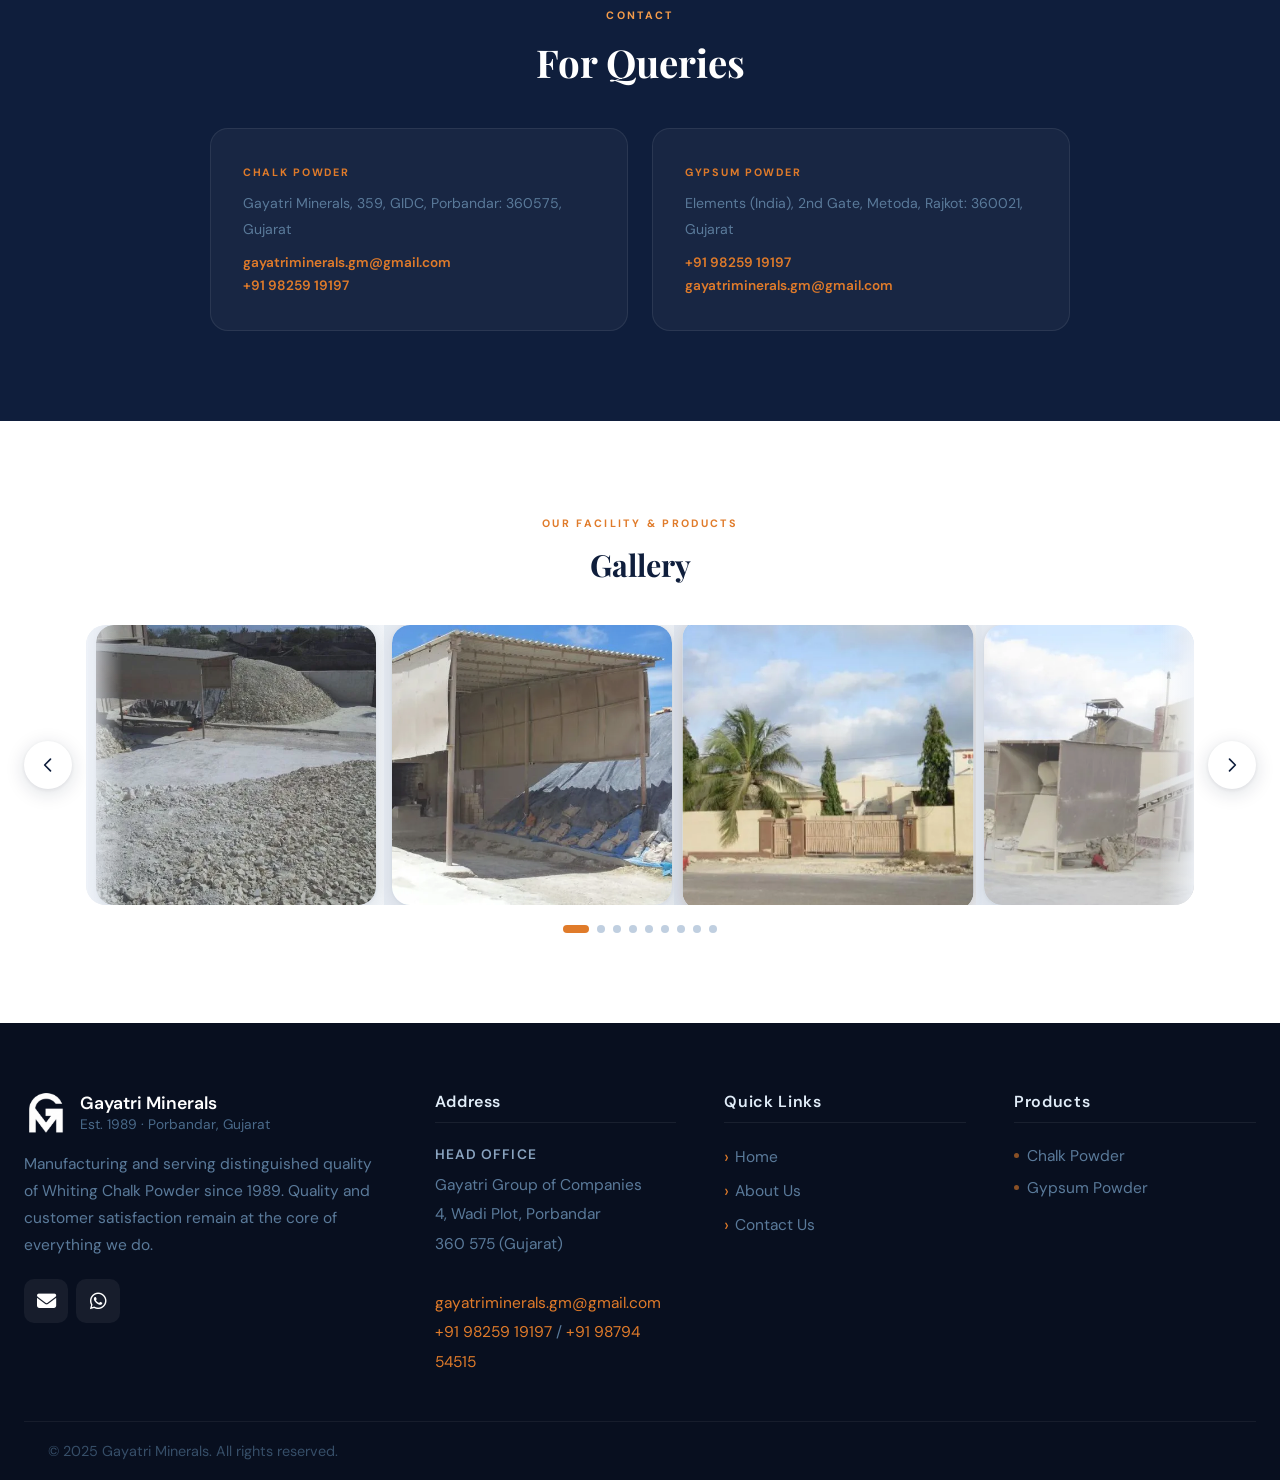
==== commit 9c8304be: "Add files via upload" ====
--- a/index.html
+++ b/index.html
@@ -259,12 +259,12 @@
           <div class="why-box-label">sq ft Processing Unit</div>
         </div>
         <div class="why-box outline">
-          <div class="why-box-num">2</div>
-          <div class="why-box-label">Product Categories</div>
-        </div>
-        <div class="why-box dark">
           <div class="why-box-num">ISO</div>
           <div class="why-box-label">9001 : 2015</div>
+        </div>
+        <div class="why-box dark">
+          <div class="why-box-num">Asia's Only</div>
+          <div class="why-box-label">Chalk Source</div>
         </div>
       </div>
     </div>
@@ -334,4 +334,4 @@
 <div id="footer-placeholder"></div>
 <script src="scripts.js"></script>
 </body>
-</html>
+</html>
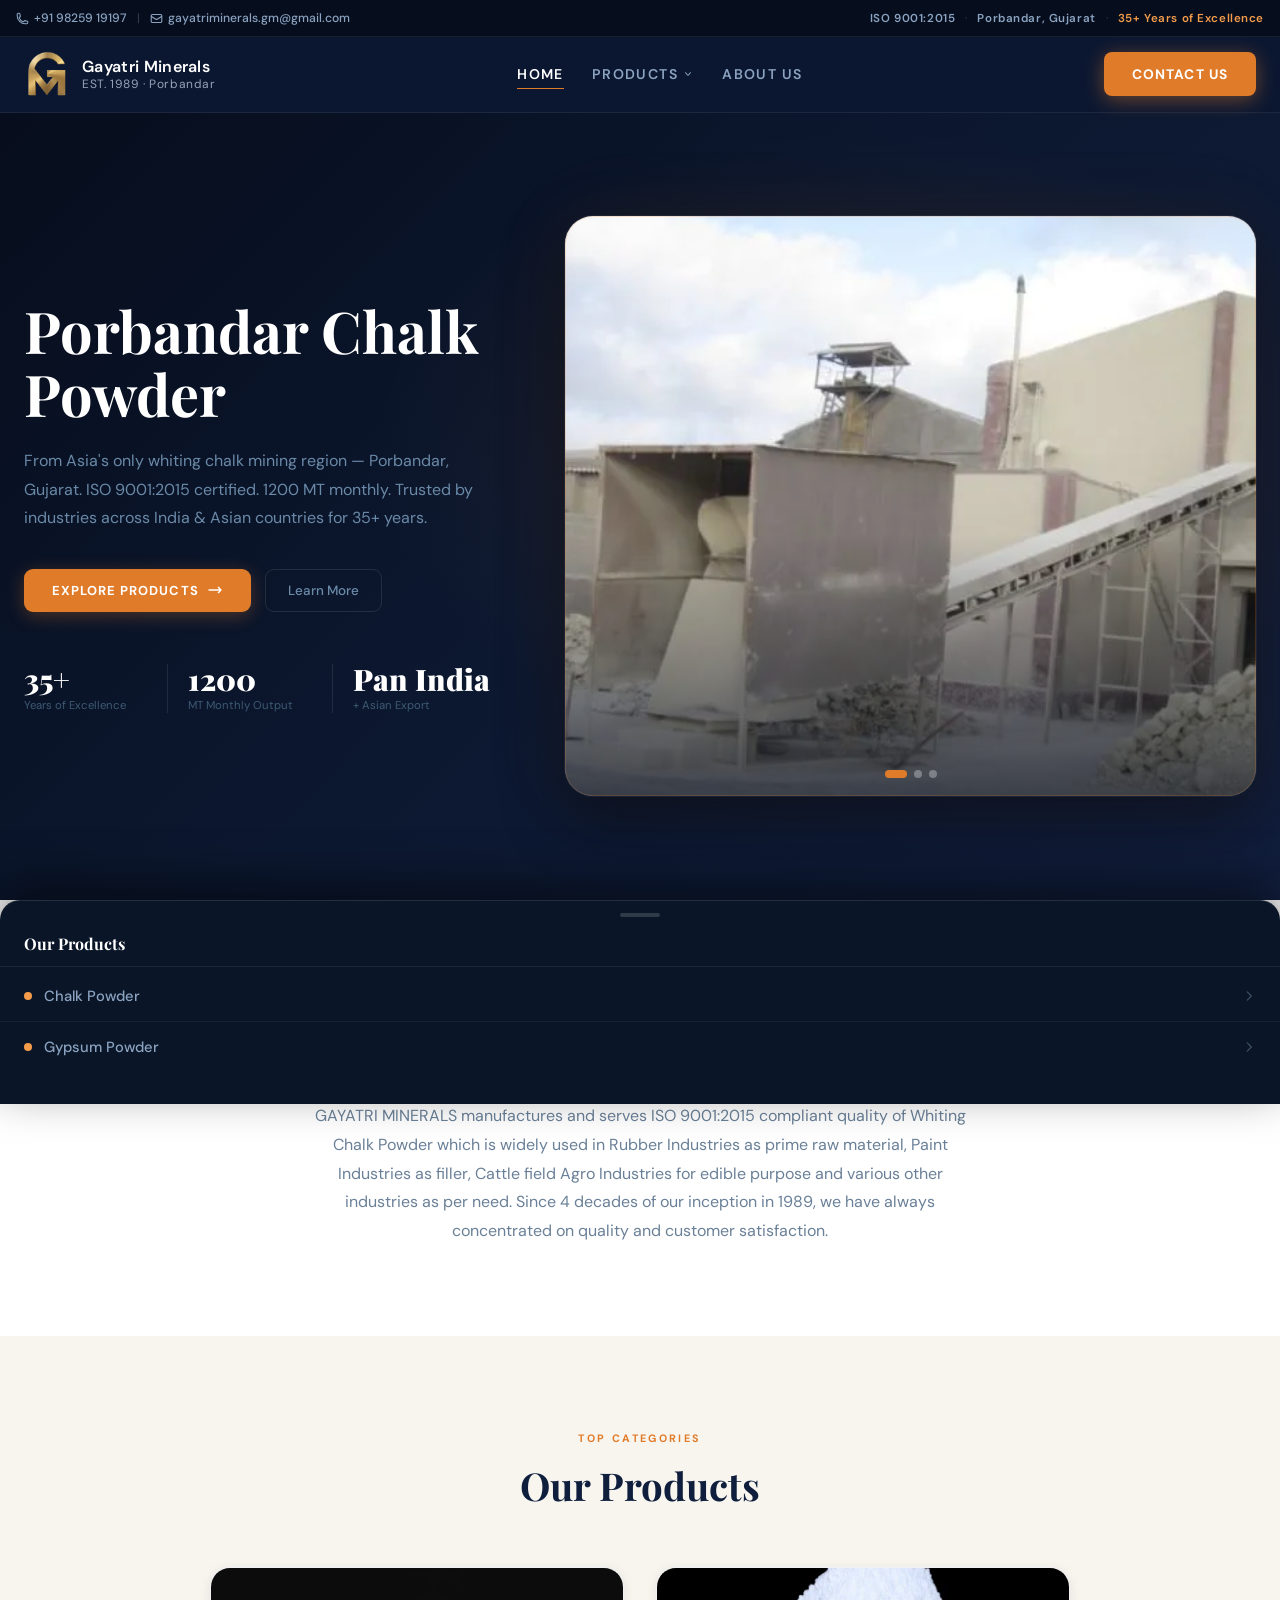
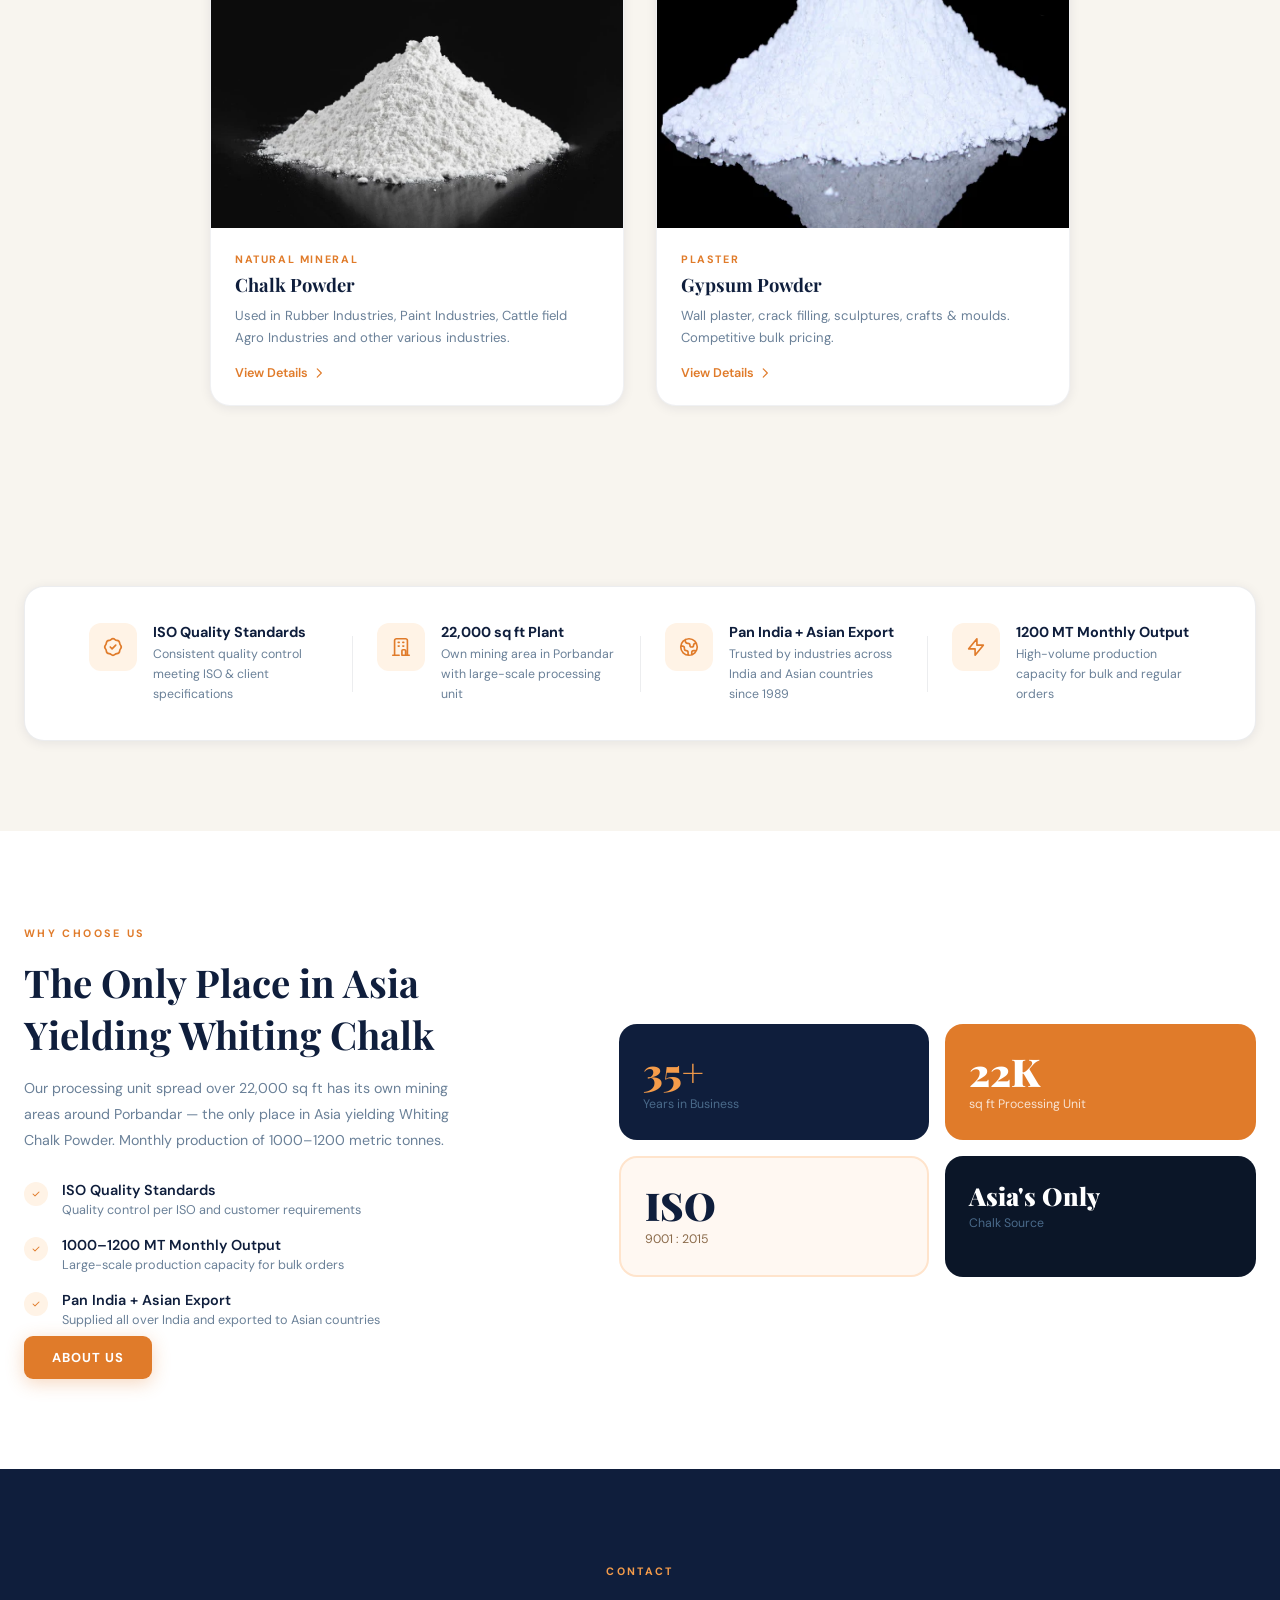
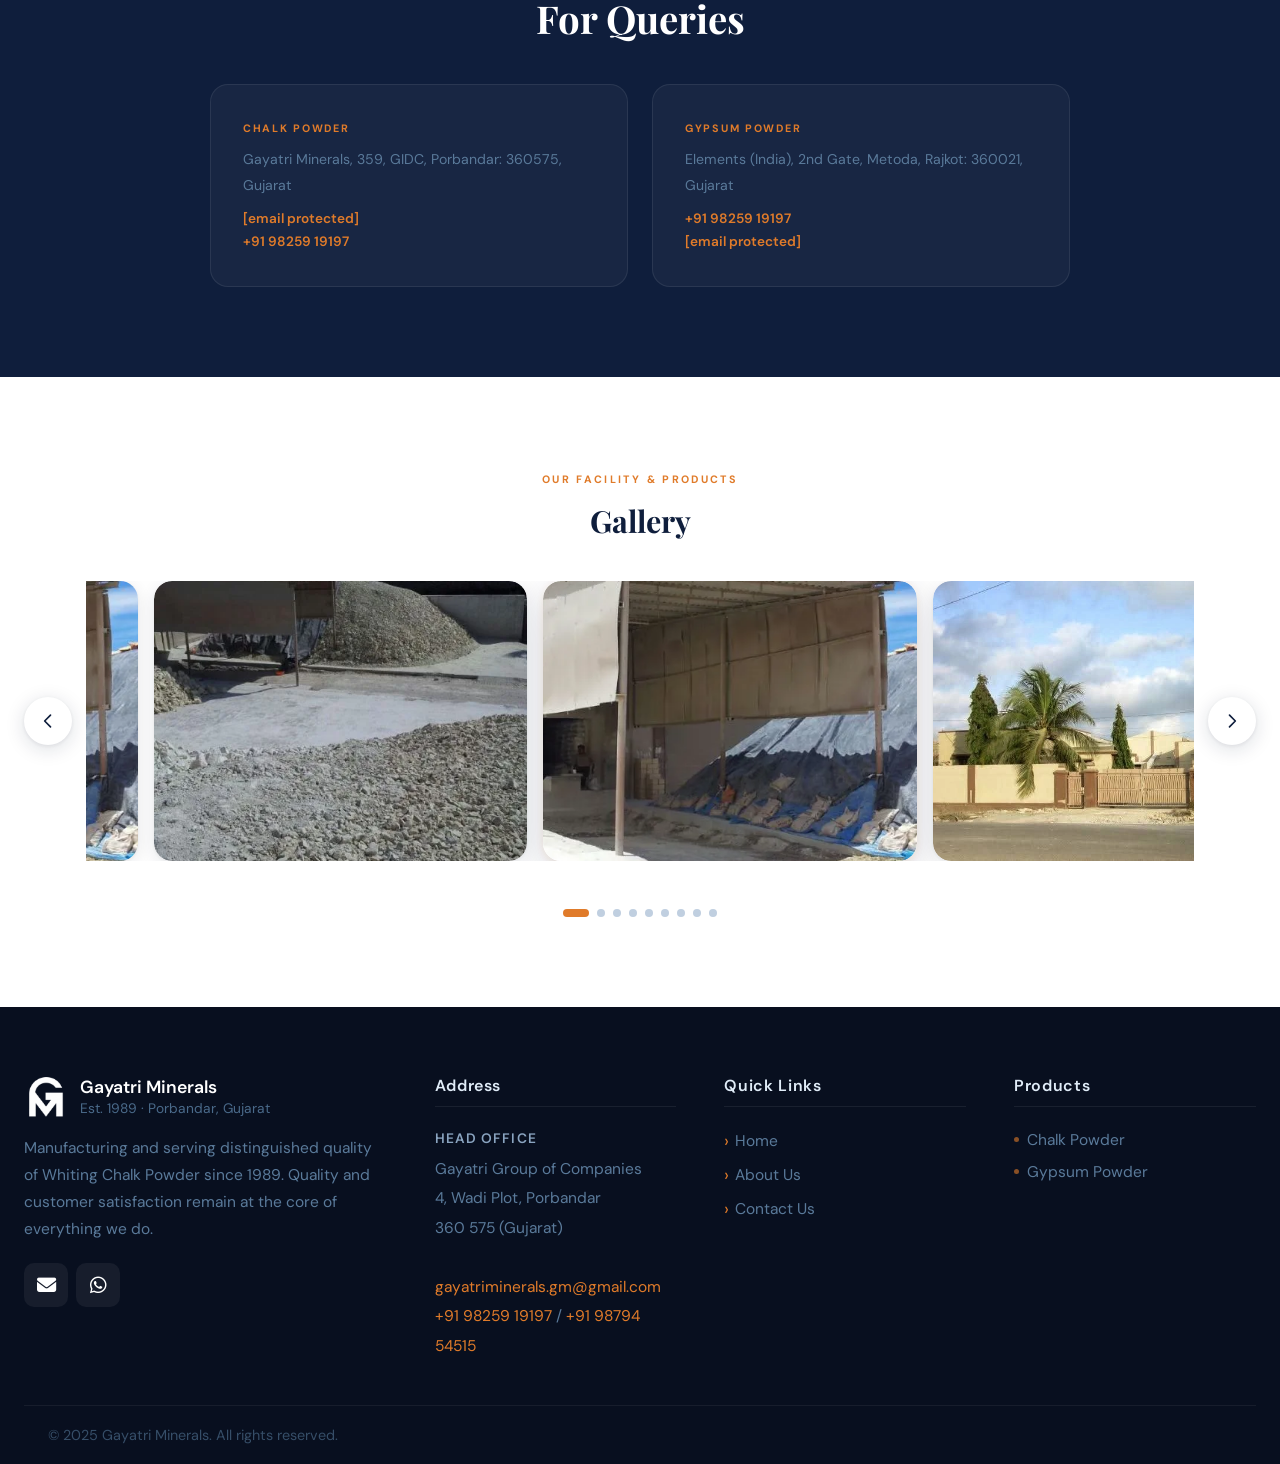
==== commit d98d7368: "Add files via upload" ====
--- a/index.html
+++ b/index.html
@@ -1,337 +1,343 @@
 <!DOCTYPE html>
 <html lang="en">
+
 <head>
   <meta charset="UTF-8">
   <meta name="viewport" content="width=device-width, initial-scale=1.0">
-  <meta name="description" content="Gayatri Minerals — One-stop solution for Whiting Chalk Powder &amp; Gypsum Powder. Est. 1989, Porbandar, Gujarat.">
+  <meta name="description"
+    content="Gayatri Minerals — One-stop solution for Whiting Chalk Powder &amp; Gypsum Powder. Est. 1989, Porbandar, Gujarat.">
   <meta name="robots" content="index, follow">
   <link rel="icon" type="image/png" href="images/logo.webp">
   <title>Gayatri Minerals — Whiting Chalk Powder | Home</title>
   <link rel="preconnect" href="https://fonts.googleapis.com">
   <link rel="preconnect" href="https://fonts.gstatic.com" crossorigin>
-  <link href="https://fonts.googleapis.com/css2?family=Playfair+Display:wght@400;700;900&family=DM+Sans:ital,opsz,wght@0,9..40,300;0,9..40,400;0,9..40,500;0,9..40,600;1,9..40,400&display=swap" rel="stylesheet">
+  <link
+    href="https://fonts.googleapis.com/css2?family=Playfair+Display:wght@400;700;900&family=DM+Sans:ital,opsz,wght@0,9..40,300;0,9..40,400;0,9..40,500;0,9..40,600;1,9..40,400&display=swap"
+    rel="stylesheet">
   <link rel="stylesheet" href="styles.css">
 </head>
+
 <body>
 
-<div id="header-placeholder"></div>
-
-<!-- HERO -->
-<section class="hero">
-  <div class="hero-glow"></div>
-  <div class="hero-inner">
-    <div>
-      <div class="hero-tag">
-        <span class="dot"></span>
-        Asia's Only Whiting Chalk Source · Est. 1989
-      </div>
-      <h1 class="hero-title">
-        Porbandar's Finest<br>
-        <span class="shimmer">Chalk &amp; Gypsum</span><br>
-        Powder
-      </h1>
-      <p class="hero-desc">
-        From Asia's only whiting chalk mining region — Porbandar, Gujarat.
-        ISO 9001:2015 certified. 1200 MT monthly. Trusted by industries
-        across India &amp; Asian countries for 35+ years.
+  <div id="header-placeholder"></div>
+
+  <!-- HERO -->
+  <section class="hero">
+    <div class="hero-glow"></div>
+    <div class="hero-inner">
+      <div>
+
+        <h1 class="hero-title">
+          Porbandar Chalk Powder
+        </h1>
+        <p class="hero-desc">
+          From Asia's only whiting chalk mining region — Porbandar, Gujarat.
+          ISO 9001:2015 certified. 1200 MT monthly. Trusted by industries
+          across India &amp; Asian countries for 35+ years.
+        </p>
+        <div class="hero-btns">
+          <a href="#products" class="cta-btn">
+            Explore Products
+            <svg width="16" height="16" fill="none" stroke="currentColor" viewBox="0 0 24 24" aria-hidden="true">
+              <path stroke-linecap="round" stroke-linejoin="round" stroke-width="2" d="M17 8l4 4m0 0l-4 4m4-4H3" />
+            </svg>
+          </a>
+          <a href="about.html" class="hero-ghost">Learn More</a>
+        </div>
+        <div class="hero-stats">
+          <div class="hero-stat">
+            <div class="hero-stat-num">35+</div>
+            <div class="hero-stat-label">Years of Excellence</div>
+          </div>
+          <div class="hero-stat">
+            <div class="hero-stat-num">1200</div>
+            <div class="hero-stat-label">MT Monthly Output</div>
+          </div>
+          <div class="hero-stat">
+            <div class="hero-stat-num">Pan India</div>
+            <div class="hero-stat-label">+ Asian Export</div>
+          </div>
+        </div>
+      </div>
+      <div class="hero-visual">
+        <div class="hero-slider">
+          <div class="hero-slides">
+            <img src="images/hero1.webp" class="hero-slide active" alt="Chalk powder texture sample">
+            <img src="images/hero2.webp" class="hero-slide" alt="Chalk powder processing">
+            <img src="images/hero3.webp" class="hero-slide" alt="Chalk powder packed bags">
+          </div>
+          <button class="hero-slider-arrow hero-slider-prev" id="heroSliderPrev" aria-label="Previous image">
+            <svg width="18" height="18" fill="none" stroke="currentColor" viewBox="0 0 24 24">
+              <path stroke-linecap="round" stroke-linejoin="round" stroke-width="2.5" d="M15 19l-7-7 7-7" />
+            </svg>
+          </button>
+          <button class="hero-slider-arrow hero-slider-next" id="heroSliderNext" aria-label="Next image">
+            <svg width="18" height="18" fill="none" stroke="currentColor" viewBox="0 0 24 24">
+              <path stroke-linecap="round" stroke-linejoin="round" stroke-width="2.5" d="M9 5l7 7-7 7" />
+            </svg>
+          </button>
+          <div class="hero-slider-dots">
+            <button class="hero-dot active" aria-label="Slide 1"></button>
+            <button class="hero-dot" aria-label="Slide 2"></button>
+            <button class="hero-dot" aria-label="Slide 3"></button>
+          </div>
+          <!-- <div class="hero-slider-label">Whiting Chalk Powder</div> -->
+        </div>
+      </div>
+    </div>
+  </section>
+
+  <!-- WELCOME -->
+  <section class="section welcome-strip">
+    <div class="section-inner">
+      <div class="section-head fade-in">
+        <h2>Welcome to Gayatri Minerals</h2>
+      </div>
+      <p class="fade-in"
+        style="max-width:660px;margin:0 auto;color:#6a8098;font-size:1rem;line-height:1.8;text-align:center;font-family:'DM Sans',sans-serif;">
+        GAYATRI MINERALS manufactures and serves ISO 9001:2015 compliant quality of Whiting Chalk Powder which is widely
+        used in Rubber Industries as prime raw material, Paint Industries as filler, Cattle field Agro Industries for
+        edible purpose and various other industries as per need.
+        Since 4 decades of our inception in 1989, we have always concentrated on quality and customer satisfaction.
       </p>
-      <div class="hero-btns">
-        <a href="#products" class="cta-btn">
-          Explore Products
-          <svg width="16" height="16" fill="none" stroke="currentColor" viewBox="0 0 24 24" aria-hidden="true">
-            <path stroke-linecap="round" stroke-linejoin="round" stroke-width="2" d="M17 8l4 4m0 0l-4 4m4-4H3"/>
-          </svg>
+    </div>
+  </section>
+
+  <!-- PRODUCTS -->
+  <section class="section" id="products" style="background:var(--cream,#f8f5ef)">
+    <div class="section-inner">
+      <div class="section-head fade-in">
+        <span class="section-label">Top Categories</span>
+        <h2>Our Products</h2>
+      </div>
+      <div class="products-grid">
+        <a href="chalk-powder.html" class="product-card fade-in">
+          <div class="product-card-img">
+            <img src="images/chalkpowder3.webp" alt="Whiting Chalk Powder bags at Gayatri Minerals" loading="lazy">
+          </div>
+          <div class="product-card-body">
+            <div class="product-card-cat">Natural Mineral</div>
+            <div class="product-card-title">Chalk Powder</div>
+            <div class="product-card-desc">Used in Rubber Industries, Paint Industries, Cattle field Agro Industries and
+              other various industries.</div>
+            <div class="product-card-link">
+              View Details
+              <svg width="14" height="14" fill="none" stroke="currentColor" viewBox="0 0 24 24" aria-hidden="true">
+                <path stroke-linecap="round" stroke-linejoin="round" stroke-width="2" d="M9 5l7 7-7 7" />
+              </svg>
+            </div>
+          </div>
         </a>
-        <a href="about.html" class="hero-ghost">Learn More</a>
-      </div>
-      <div class="hero-stats">
-        <div class="hero-stat">
-          <div class="hero-stat-num">35+</div>
-          <div class="hero-stat-label">Years of Excellence</div>
-        </div>
-        <div class="hero-stat">
-          <div class="hero-stat-num">1200</div>
-          <div class="hero-stat-label">MT Monthly Output</div>
-        </div>
-        <div class="hero-stat">
-          <div class="hero-stat-num">Pan India</div>
-          <div class="hero-stat-label">+ Asian Export</div>
-        </div>
-      </div>
-    </div>
-    <div class="hero-visual">
-      <div class="hero-slider">
-        <div class="hero-slides">
-          <img src="images/hero1.webp" class="hero-slide active" alt="Chalk powder texture sample">
-          <img src="images/hero2.webp" class="hero-slide" alt="Chalk powder processing">
-          <img src="images/hero3.webp" class="hero-slide" alt="Chalk powder packed bags">
-        </div>
-        <button class="hero-slider-arrow hero-slider-prev" id="heroSliderPrev" aria-label="Previous image">
-          <svg width="18" height="18" fill="none" stroke="currentColor" viewBox="0 0 24 24">
-            <path stroke-linecap="round" stroke-linejoin="round" stroke-width="2.5" d="M15 19l-7-7 7-7"/>
+        <a href="gypsum-powder.html" class="product-card fade-in">
+          <div class="product-card-img" style="background:#e8dfd5">
+            <img src="images/GypsumPowder4.webp" alt="Gypsum plaster powder" loading="lazy">
+          </div>
+          <div class="product-card-body">
+            <div class="product-card-cat">Plaster</div>
+            <div class="product-card-title">Gypsum Powder</div>
+            <div class="product-card-desc">Wall plaster, crack filling, sculptures, crafts &amp; moulds. Competitive
+              bulk pricing.</div>
+            <div class="product-card-link">
+              View Details
+              <svg width="14" height="14" fill="none" stroke="currentColor" viewBox="0 0 24 24" aria-hidden="true">
+                <path stroke-linecap="round" stroke-linejoin="round" stroke-width="2" d="M9 5l7 7-7 7" />
+              </svg>
+            </div>
+          </div>
+        </a>
+      </div>
+    </div>
+  </section>
+
+  <!-- FEATURES STRIP -->
+  <section class="section features-strip">
+    <div class="section-inner">
+      <div class="features-row">
+        <div class="feature-item fade-in">
+          <div class="feature-icon">
+            <svg width="22" height="22" fill="none" stroke="currentColor" viewBox="0 0 24 24">
+              <path stroke-linecap="round" stroke-linejoin="round" stroke-width="1.8"
+                d="M9 12l2 2 4-4M7.835 4.697a3.42 3.42 0 001.946-.806 3.42 3.42 0 014.438 0 3.42 3.42 0 001.946.806 3.42 3.42 0 013.138 3.138 3.42 3.42 0 00.806 1.946 3.42 3.42 0 010 4.438 3.42 3.42 0 00-.806 1.946 3.42 3.42 0 01-3.138 3.138 3.42 3.42 0 00-1.946.806 3.42 3.42 0 01-4.438 0 3.42 3.42 0 00-1.946-.806 3.42 3.42 0 01-3.138-3.138 3.42 3.42 0 00-.806-1.946 3.42 3.42 0 010-4.438 3.42 3.42 0 00.806-1.946 3.42 3.42 0 013.138-3.138z" />
+            </svg>
+          </div>
+          <div class="feature-text">
+            <div class="feature-title">ISO Quality Standards</div>
+            <div class="feature-desc">Consistent quality control meeting ISO &amp; client specifications</div>
+          </div>
+        </div>
+        <div class="feature-divider"></div>
+        <div class="feature-item fade-in">
+          <div class="feature-icon">
+            <svg width="22" height="22" fill="none" stroke="currentColor" viewBox="0 0 24 24">
+              <path stroke-linecap="round" stroke-linejoin="round" stroke-width="1.8"
+                d="M19 21V5a2 2 0 00-2-2H7a2 2 0 00-2 2v16m14 0h2m-2 0h-5m-9 0H3m2 0h5M9 7h1m-1 4h1m4-4h1m-1 4h1m-2 10v-5a1 1 0 011-1h2a1 1 0 011 1v5m-4 0h4" />
+            </svg>
+          </div>
+          <div class="feature-text">
+            <div class="feature-title">22,000 sq ft Plant</div>
+            <div class="feature-desc">Own mining area in Porbandar with large-scale processing unit</div>
+          </div>
+        </div>
+        <div class="feature-divider"></div>
+        <div class="feature-item fade-in">
+          <div class="feature-icon">
+            <svg width="22" height="22" fill="none" stroke="currentColor" viewBox="0 0 24 24">
+              <path stroke-linecap="round" stroke-linejoin="round" stroke-width="1.8"
+                d="M3.055 11H5a2 2 0 012 2v1a2 2 0 002 2 2 2 0 012 2v2.945M8 3.935V5.5A2.5 2.5 0 0010.5 8h.5a2 2 0 012 2 2 2 0 104 0 2 2 0 012-2h1.064M15 20.488V18a2 2 0 012-2h3.064M21 12a9 9 0 11-18 0 9 9 0 0118 0z" />
+            </svg>
+          </div>
+          <div class="feature-text">
+            <div class="feature-title">Pan India + Asian Export</div>
+            <div class="feature-desc">Trusted by industries across India and Asian countries since 1989</div>
+          </div>
+        </div>
+        <div class="feature-divider"></div>
+        <div class="feature-item fade-in">
+          <div class="feature-icon">
+            <svg width="22" height="22" fill="none" stroke="currentColor" viewBox="0 0 24 24">
+              <path stroke-linecap="round" stroke-linejoin="round" stroke-width="1.8" d="M13 10V3L4 14h7v7l9-11h-7z" />
+            </svg>
+          </div>
+          <div class="feature-text">
+            <div class="feature-title">1200 MT Monthly Output</div>
+            <div class="feature-desc">High-volume production capacity for bulk and regular orders</div>
+          </div>
+        </div>
+      </div>
+    </div>
+  </section>
+
+  <!-- WHY CHOOSE US -->
+  <section class="section why-section">
+    <div class="section-inner">
+      <div class="why-grid">
+        <div class="fade-in">
+          <span class="section-label">Why Choose Us</span>
+          <h2 style="font-size:clamp(1.7rem,3vw,2.4rem);margin:6px 0 16px">
+            The Only Place in Asia<br>Yielding Whiting Chalk
+          </h2>
+          <p style="color:#6a8098;font-size:0.89rem;line-height:1.8;font-family:'DM Sans',sans-serif;max-width:440px">
+            Our processing unit spread over 22,000 sq ft has its own mining areas around Porbandar —
+            the only place in Asia yielding Whiting Chalk Powder. Monthly production of 1000–1200 metric tonnes.
+          </p>
+          <ul class="why-checks">
+            <li class="why-check">
+              <div class="check-icon">
+                <svg fill="currentColor" viewBox="0 0 20 20" aria-hidden="true">
+                  <path
+                    d="M16.707 5.293a1 1 0 010 1.414l-8 8a1 1 0 01-1.414 0l-4-4a1 1 0 011.414-1.414L8 12.586l7.293-7.293a1 1 0 011.414 0z" />
+                </svg>
+              </div>
+              <div>
+                <div class="check-title">ISO Quality Standards</div>
+                <div class="check-desc">Quality control per ISO and customer requirements</div>
+              </div>
+            </li>
+            <li class="why-check">
+              <div class="check-icon">
+                <svg fill="currentColor" viewBox="0 0 20 20" aria-hidden="true">
+                  <path
+                    d="M16.707 5.293a1 1 0 010 1.414l-8 8a1 1 0 01-1.414 0l-4-4a1 1 0 011.414-1.414L8 12.586l7.293-7.293a1 1 0 011.414 0z" />
+                </svg>
+              </div>
+              <div>
+                <div class="check-title">1000–1200 MT Monthly Output</div>
+                <div class="check-desc">Large-scale production capacity for bulk orders</div>
+              </div>
+            </li>
+            <li class="why-check">
+              <div class="check-icon">
+                <svg fill="currentColor" viewBox="0 0 20 20" aria-hidden="true">
+                  <path
+                    d="M16.707 5.293a1 1 0 010 1.414l-8 8a1 1 0 01-1.414 0l-4-4a1 1 0 011.414-1.414L8 12.586l7.293-7.293a1 1 0 011.414 0z" />
+                </svg>
+              </div>
+              <div>
+                <div class="check-title">Pan India + Asian Export</div>
+                <div class="check-desc">Supplied all over India and exported to Asian countries</div>
+              </div>
+            </li>
+          </ul>
+          <a href="about.html" class="cta-btn" style="margin-top:8px">About Us</a>
+        </div>
+        <div class="why-boxes fade-in">
+          <div class="why-box navy">
+            <div class="why-box-num">35+</div>
+            <div class="why-box-label">Years in Business</div>
+          </div>
+          <div class="why-box gold">
+            <div class="why-box-num">22K</div>
+            <div class="why-box-label">sq ft Processing Unit</div>
+          </div>
+          <div class="why-box outline">
+            <div class="why-box-num">ISO</div>
+            <div class="why-box-label">9001 : 2015</div>
+          </div>
+          <div class="why-box dark">
+            <div class="why-box-num">Asia's Only</div>
+            <div class="why-box-label">Chalk Source</div>
+          </div>
+        </div>
+      </div>
+    </div>
+  </section>
+
+  <!-- CONTACT STRIP -->
+  <section class="section contact-strip">
+    <div class="section-inner">
+      <div class="section-head fade-in" style="text-align:center;margin-bottom:40px">
+        <span class="section-label" style="color:#f59c4a">Contact</span>
+        <h2 style="color:#fff;margin-top:4px">For Queries</h2>
+      </div>
+      <div class="contact-cards">
+        <div class="contact-card fade-in">
+          <div class="contact-card-label">Chalk Powder</div>
+          <p>Gayatri Minerals, 359, GIDC, Porbandar: 360575, Gujarat</p>
+          <a href="/cdn-cgi/l/email-protection#1e797f677f6a6c777377707b6c7f726d3079735e79737f7772307d7173"><span class="__cf_email__" data-cfemail="1b7c7a627a6f69727672757e697a7768357c765b7c767a727735787476">[email&#160;protected]</span></a>
+          <a href="tel:9825919197" style="margin-top:6px">+91 98259 19197</a>
+        </div>
+        <div class="contact-card fade-in">
+          <div class="contact-card-label">Gypsum Powder</div>
+          <p>Elements (India), 2nd Gate, Metoda, Rajkot: 360021, Gujarat</p>
+          <a href="tel:9825919197">+91 98259 19197</a>
+          <a href="/cdn-cgi/l/email-protection#6a0d0b130b1e18030703040f180b0619440d072a0d070b030644090507" style="margin-top:6px"><span class="__cf_email__" data-cfemail="95f2f4ecf4e1e7fcf8fcfbf0e7f4f9e6bbf2f8d5f2f8f4fcf9bbf6faf8">[email&#160;protected]</span></a>
+        </div>
+      </div>
+    </div>
+  </section>
+
+  <!-- GALLERY -->
+  <section class="section" style="background:#fff">
+    <div class="section-inner">
+      <div class="section-head fade-in" style="text-align:center;margin-bottom:28px">
+        <span class="section-label">Our Facility &amp; Products</span>
+        <h2 style="font-size:1.9rem">Gallery</h2>
+      </div>
+      <div class="cg-slider-wrap">
+        <button class="cg-arrow" id="cgPrev" aria-label="Previous images">
+          <svg width="20" height="20" fill="none" stroke="currentColor" viewBox="0 0 24 24">
+            <path stroke-linecap="round" stroke-linejoin="round" stroke-width="2" d="M15 19l-7-7 7-7" />
           </svg>
         </button>
-        <button class="hero-slider-arrow hero-slider-next" id="heroSliderNext" aria-label="Next image">
-          <svg width="18" height="18" fill="none" stroke="currentColor" viewBox="0 0 24 24">
-            <path stroke-linecap="round" stroke-linejoin="round" stroke-width="2.5" d="M9 5l7 7-7 7"/>
+        <div class="cg-viewport">
+          <div class="cg-track" id="cgTrack">
+            <!-- Gallery images injected by scripts.js -->
+          </div>
+        </div>
+        <button class="cg-arrow" id="cgNext" aria-label="Next images">
+          <svg width="20" height="20" fill="none" stroke="currentColor" viewBox="0 0 24 24">
+            <path stroke-linecap="round" stroke-linejoin="round" stroke-width="2" d="M9 5l7 7-7 7" />
           </svg>
         </button>
-        <div class="hero-slider-dots">
-          <button class="hero-dot active" aria-label="Slide 1"></button>
-          <button class="hero-dot" aria-label="Slide 2"></button>
-          <button class="hero-dot" aria-label="Slide 3"></button>
-        </div>
-        <!-- <div class="hero-slider-label">Whiting Chalk Powder</div> -->
-      </div>
-    </div>
-  </div>
-</section>
-
-<!-- WELCOME -->
-<section class="section welcome-strip">
-  <div class="section-inner">
-    <div class="section-head fade-in">
-      <h2>Welcome to Gayatri Minerals</h2>
-    </div>
-    <p class="fade-in" style="max-width:660px;margin:0 auto;color:#6a8098;font-size:1rem;line-height:1.8;text-align:center;font-family:'DM Sans',sans-serif;">
-      GAYATRI MINERALS manufactures and serves ISO 9001:2015 compliant quality of Whiting Chalk Powder which is widely used in Rubber Industries as prime raw material, Paint Industries as filler, Cattle field Agro Industries for edible purpose and various other industries as per need.
-      Since 4 decades of our inception in 1989, we have always concentrated on quality and customer satisfaction.
-    </p>
-  </div>
-</section>
-
-<!-- PRODUCTS -->
-<section class="section" id="products" style="background:var(--cream,#f8f5ef)">
-  <div class="section-inner">
-    <div class="section-head fade-in">
-      <span class="section-label">Top Categories</span>
-      <h2>Our Products</h2>
-    </div>
-    <div class="products-grid">
-      <a href="chalk-powder.html" class="product-card fade-in">
-        <div class="product-card-img">
-          <img src="images/chalkpowder3.webp" alt="Whiting Chalk Powder bags at Gayatri Minerals" loading="lazy">
-        </div>
-        <div class="product-card-body">
-          <div class="product-card-cat">Natural Mineral</div>
-          <div class="product-card-title">Chalk Powder</div>
-          <div class="product-card-desc">Used in Rubber Industries, Paint Industries, Cattle field Agro Industries and other various industries.</div>
-          <div class="product-card-link">
-            View Details
-            <svg width="14" height="14" fill="none" stroke="currentColor" viewBox="0 0 24 24" aria-hidden="true">
-              <path stroke-linecap="round" stroke-linejoin="round" stroke-width="2" d="M9 5l7 7-7 7"/>
-            </svg>
-          </div>
-        </div>
-      </a>
-      <a href="gypsum-powder.html" class="product-card fade-in">
-        <div class="product-card-img" style="background:#e8dfd5">
-          <img src="images/GypsumPowder4.webp" alt="Gypsum plaster powder" loading="lazy">
-        </div>
-        <div class="product-card-body">
-          <div class="product-card-cat">Plaster</div>
-          <div class="product-card-title">Gypsum Powder</div>
-          <div class="product-card-desc">Wall plaster, crack filling, sculptures, crafts &amp; moulds. Competitive bulk pricing.</div>
-          <div class="product-card-link">
-            View Details
-            <svg width="14" height="14" fill="none" stroke="currentColor" viewBox="0 0 24 24" aria-hidden="true">
-              <path stroke-linecap="round" stroke-linejoin="round" stroke-width="2" d="M9 5l7 7-7 7"/>
-            </svg>
-          </div>
-        </div>
-      </a>
-    </div>
-  </div>
-</section>
-
-<!-- FEATURES STRIP -->
-<section class="section features-strip">
-  <div class="section-inner">
-    <div class="features-row">
-      <div class="feature-item fade-in">
-        <div class="feature-icon">
-          <svg width="22" height="22" fill="none" stroke="currentColor" viewBox="0 0 24 24">
-            <path stroke-linecap="round" stroke-linejoin="round" stroke-width="1.8" d="M9 12l2 2 4-4M7.835 4.697a3.42 3.42 0 001.946-.806 3.42 3.42 0 014.438 0 3.42 3.42 0 001.946.806 3.42 3.42 0 013.138 3.138 3.42 3.42 0 00.806 1.946 3.42 3.42 0 010 4.438 3.42 3.42 0 00-.806 1.946 3.42 3.42 0 01-3.138 3.138 3.42 3.42 0 00-1.946.806 3.42 3.42 0 01-4.438 0 3.42 3.42 0 00-1.946-.806 3.42 3.42 0 01-3.138-3.138 3.42 3.42 0 00-.806-1.946 3.42 3.42 0 010-4.438 3.42 3.42 0 00.806-1.946 3.42 3.42 0 013.138-3.138z"/>
-          </svg>
-        </div>
-        <div class="feature-text">
-          <div class="feature-title">ISO Quality Standards</div>
-          <div class="feature-desc">Consistent quality control meeting ISO &amp; client specifications</div>
-        </div>
-      </div>
-      <div class="feature-divider"></div>
-      <div class="feature-item fade-in">
-        <div class="feature-icon">
-          <svg width="22" height="22" fill="none" stroke="currentColor" viewBox="0 0 24 24">
-            <path stroke-linecap="round" stroke-linejoin="round" stroke-width="1.8" d="M19 21V5a2 2 0 00-2-2H7a2 2 0 00-2 2v16m14 0h2m-2 0h-5m-9 0H3m2 0h5M9 7h1m-1 4h1m4-4h1m-1 4h1m-2 10v-5a1 1 0 011-1h2a1 1 0 011 1v5m-4 0h4"/>
-          </svg>
-        </div>
-        <div class="feature-text">
-          <div class="feature-title">22,000 sq ft Plant</div>
-          <div class="feature-desc">Own mining area in Porbandar with large-scale processing unit</div>
-        </div>
-      </div>
-      <div class="feature-divider"></div>
-      <div class="feature-item fade-in">
-        <div class="feature-icon">
-          <svg width="22" height="22" fill="none" stroke="currentColor" viewBox="0 0 24 24">
-            <path stroke-linecap="round" stroke-linejoin="round" stroke-width="1.8" d="M3.055 11H5a2 2 0 012 2v1a2 2 0 002 2 2 2 0 012 2v2.945M8 3.935V5.5A2.5 2.5 0 0010.5 8h.5a2 2 0 012 2 2 2 0 104 0 2 2 0 012-2h1.064M15 20.488V18a2 2 0 012-2h3.064M21 12a9 9 0 11-18 0 9 9 0 0118 0z"/>
-          </svg>
-        </div>
-        <div class="feature-text">
-          <div class="feature-title">Pan India + Asian Export</div>
-          <div class="feature-desc">Trusted by industries across India and Asian countries since 1989</div>
-        </div>
-      </div>
-      <div class="feature-divider"></div>
-      <div class="feature-item fade-in">
-        <div class="feature-icon">
-          <svg width="22" height="22" fill="none" stroke="currentColor" viewBox="0 0 24 24">
-            <path stroke-linecap="round" stroke-linejoin="round" stroke-width="1.8" d="M13 10V3L4 14h7v7l9-11h-7z"/>
-          </svg>
-        </div>
-        <div class="feature-text">
-          <div class="feature-title">1200 MT Monthly Output</div>
-          <div class="feature-desc">High-volume production capacity for bulk and regular orders</div>
-        </div>
-      </div>
-    </div>
-  </div>
-</section>
-
-<!-- WHY CHOOSE US -->
-<section class="section why-section">
-  <div class="section-inner">
-    <div class="why-grid">
-      <div class="fade-in">
-        <span class="section-label">Why Choose Us</span>
-        <h2 style="font-size:clamp(1.7rem,3vw,2.4rem);margin:6px 0 16px">
-          The Only Place in Asia<br>Yielding Whiting Chalk
-        </h2>
-        <p style="color:#6a8098;font-size:0.89rem;line-height:1.8;font-family:'DM Sans',sans-serif;max-width:440px">
-          Our processing unit spread over 22,000 sq ft has its own mining areas around Porbandar —
-          the only place in Asia yielding Whiting Chalk Powder. Monthly production of 1000–1200 metric tonnes.
-        </p>
-        <ul class="why-checks">
-          <li class="why-check">
-            <div class="check-icon">
-              <svg fill="currentColor" viewBox="0 0 20 20" aria-hidden="true">
-                <path d="M16.707 5.293a1 1 0 010 1.414l-8 8a1 1 0 01-1.414 0l-4-4a1 1 0 011.414-1.414L8 12.586l7.293-7.293a1 1 0 011.414 0z"/>
-              </svg>
-            </div>
-            <div>
-              <div class="check-title">ISO Quality Standards</div>
-              <div class="check-desc">Quality control per ISO and customer requirements</div>
-            </div>
-          </li>
-          <li class="why-check">
-            <div class="check-icon">
-              <svg fill="currentColor" viewBox="0 0 20 20" aria-hidden="true">
-                <path d="M16.707 5.293a1 1 0 010 1.414l-8 8a1 1 0 01-1.414 0l-4-4a1 1 0 011.414-1.414L8 12.586l7.293-7.293a1 1 0 011.414 0z"/>
-              </svg>
-            </div>
-            <div>
-              <div class="check-title">1000–1200 MT Monthly Output</div>
-              <div class="check-desc">Large-scale production capacity for bulk orders</div>
-            </div>
-          </li>
-          <li class="why-check">
-            <div class="check-icon">
-              <svg fill="currentColor" viewBox="0 0 20 20" aria-hidden="true">
-                <path d="M16.707 5.293a1 1 0 010 1.414l-8 8a1 1 0 01-1.414 0l-4-4a1 1 0 011.414-1.414L8 12.586l7.293-7.293a1 1 0 011.414 0z"/>
-              </svg>
-            </div>
-            <div>
-              <div class="check-title">Pan India + Asian Export</div>
-              <div class="check-desc">Supplied all over India and exported to Asian countries</div>
-            </div>
-          </li>
-        </ul>
-        <a href="about.html" class="cta-btn" style="margin-top:8px">About Us</a>
-      </div>
-      <div class="why-boxes fade-in">
-        <div class="why-box navy">
-          <div class="why-box-num">35+</div>
-          <div class="why-box-label">Years in Business</div>
-        </div>
-        <div class="why-box gold">
-          <div class="why-box-num">22K</div>
-          <div class="why-box-label">sq ft Processing Unit</div>
-        </div>
-        <div class="why-box outline">
-          <div class="why-box-num">ISO</div>
-          <div class="why-box-label">9001 : 2015</div>
-        </div>
-        <div class="why-box dark">
-          <div class="why-box-num">Asia's Only</div>
-          <div class="why-box-label">Chalk Source</div>
-        </div>
-      </div>
-    </div>
-  </div>
-</section>
-
-<!-- CONTACT STRIP -->
-<section class="section contact-strip">
-  <div class="section-inner">
-    <div class="section-head fade-in" style="text-align:center;margin-bottom:40px">
-      <span class="section-label" style="color:#f59c4a">Contact</span>
-      <h2 style="color:#fff;margin-top:4px">For Queries</h2>
-    </div>
-    <div class="contact-cards">
-      <div class="contact-card fade-in">
-        <div class="contact-card-label">Chalk Powder</div>
-        <p>Gayatri Minerals, 359, GIDC, Porbandar: 360575, Gujarat</p>
-        <a href="mailto:gayatriminerals.gm@gmail.com">gayatriminerals.gm@gmail.com</a>
-        <a href="tel:9825919197" style="margin-top:6px">+91 98259 19197</a>
-      </div>
-      <div class="contact-card fade-in">
-        <div class="contact-card-label">Gypsum Powder</div>
-        <p>Elements (India), 2nd Gate, Metoda, Rajkot: 360021, Gujarat</p>
-        <a href="tel:9825919197">+91 98259 19197</a>
-        <a href="mailto:gayatriminerals.gm@gmail.com" style="margin-top:6px">gayatriminerals.gm@gmail.com</a>
-      </div>
-    </div>
-  </div>
-</section>
-
-<!-- GALLERY -->
-<section class="section" style="background:#fff">
-  <div class="section-inner">
-    <div class="section-head fade-in" style="text-align:center;margin-bottom:28px">
-      <span class="section-label">Our Facility &amp; Products</span>
-      <h2 style="font-size:1.9rem">Gallery</h2>
-    </div>
-    <div class="cg-slider-wrap">
-      <button class="cg-arrow" id="cgPrev" aria-label="Previous images">
-        <svg width="20" height="20" fill="none" stroke="currentColor" viewBox="0 0 24 24">
-          <path stroke-linecap="round" stroke-linejoin="round" stroke-width="2" d="M15 19l-7-7 7-7"/>
-        </svg>
-      </button>
-      <div class="cg-viewport">
-        <div class="cg-track" id="cgTrack">
-          <div class="cg-slide"><img src="images/home1.webp" alt="Gayatri Minerals facility overview" fetchpriority="high" decoding="async"></div>
-          <div class="cg-slide"><img src="images/home2.webp" alt="Chalk powder production unit" decoding="async"></div>
-          <div class="cg-slide"><img src="images/home3.webp" alt="Mineral processing area" loading="lazy" decoding="async"></div>
-          <div class="cg-slide"><img src="images/home4.webp" alt="Whiting chalk mining site Porbandar" loading="lazy" decoding="async"></div>
-          <div class="cg-slide"><img src="images/home5.webp" alt="Bulk chalk powder storage" loading="lazy" decoding="async"></div>
-          <div class="cg-slide"><img src="images/home6.webp" alt="Packaging unit at Gayatri Minerals" loading="lazy" decoding="async"></div>
-          <div class="cg-slide"><img src="images/home7.webp" alt="Quality testing facility" loading="lazy" decoding="async"></div>
-          <div class="cg-slide"><img src="images/home8.webp" alt="Dispatch and logistics at plant" loading="lazy" decoding="async"></div>
-          <div class="cg-slide"><img src="images/home9.webp" alt="Gayatri Minerals plant exterior" loading="lazy" decoding="async"></div>
-        </div>
-      </div>
-      <button class="cg-arrow" id="cgNext" aria-label="Next images">
-        <svg width="20" height="20" fill="none" stroke="currentColor" viewBox="0 0 24 24">
-          <path stroke-linecap="round" stroke-linejoin="round" stroke-width="2" d="M9 5l7 7-7 7"/>
-        </svg>
-      </button>
-    </div>
-    <div class="cg-dots" id="cgDots"></div>
-  </div>
-</section>
-
-<div id="footer-placeholder"></div>
-<script src="scripts.js"></script>
+      </div>
+      <div class="cg-controls">
+        <div class="cg-dots" id="cgDots"></div>
+      </div>
+    </div>
+  </section>
+
+  <div id="footer-placeholder"></div>
+
+  <script src="scripts.js"></script>
 </body>
 </html>
--- a/styles.css
+++ b/styles.css
@@ -18,10 +18,10 @@
 
 /* ── Base Reset ── */
 *, *::before, *::after { box-sizing: border-box; margin: 0; padding: 0; }
-html { scroll-behavior: smooth; }
+html { scroll-behavior: smooth; background: #060c1a; }
 body {
   font-family: 'DM Sans', sans-serif;
-  background: var(--cream);
+  background: #060c1a;
   color: var(--navy);
   overflow-x: hidden;
   padding-top: 112px; /* 36px topbar + 76px nav */
@@ -43,8 +43,8 @@
   font-family: 'DM Sans', sans-serif;
 }
 .topbar-inner {
-  max-width: 1280px; margin: 0 auto;
-  padding: 0 24px;
+  width: 100%;
+  padding: 0 16px;
   height: 36px;
   display: flex; align-items: center; justify-content: space-between;
   gap: 16px;
@@ -178,15 +178,17 @@
   background: var(--gold); color: #fff;
   font-family: 'DM Sans', sans-serif;
   font-size: 0.86rem; font-weight: 700;
-  padding: 11px 24px; border-radius: 8px;
+  padding: 13px 28px; border-radius: 8px;
   letter-spacing: 0.08em;
   text-transform: uppercase;
   text-decoration: none;
   transition: background 0.25s, transform 0.2s, box-shadow 0.2s;
   border: none; cursor: pointer; flex-shrink: 0;
-  box-shadow: 0 4px 16px rgba(224,123,42,0.35);
+  box-shadow: 0 4px 20px rgba(224,123,42,0.45);
+  white-space: nowrap;
 }
 .gm-nav .nav-cta::after { display: none; }
+.nav-cta-wrap { display: flex; align-items: center; }
 .gm-nav .nav-cta:hover {
   background: var(--gold-light);
   transform: translateY(-1px);
@@ -444,19 +446,21 @@
    HOME PAGE — HERO
    ============================================================ */
 .hero {
-  min-height: calc(100vh - 68px);
+  min-height: 100vh;
   background: linear-gradient(135deg, #060c1a 0%, #0c1830 52%, #111e3d 100%);
   display: flex; align-items: center;
   position: relative; overflow: hidden;
+  margin-top: -112px;
+  padding-top: 112px;
 }
 .hero-glow {
   position: absolute; inset: 0; pointer-events: none;
   background: radial-gradient(ellipse 60% 55% at 68% 50%, rgba(224,123,42,0.1) 0%, transparent 65%);
 }
 .hero-inner {
-  max-width: 1280px; margin: 0 auto; padding: 64px 24px;
-  display: grid; grid-template-columns: 1fr 1fr;
-  gap: 60px; align-items: center;
+  max-width: 1280px; margin: 0 auto; padding: 32px 24px;
+  display: grid; grid-template-columns: 1fr 1.4fr;
+  gap: 48px; align-items: center;
   position: relative; z-index: 1; width: 100%;
 }
 @media (max-width: 900px) {
@@ -523,8 +527,8 @@
 .hero-visual { display: flex; justify-content: center; align-items: center; }
 .hero-slider {
   width: 100%;
-  max-width: 460px;
-  height: 460px;
+  max-width: 100%;
+  height: 580px;
   border-radius: 28px;
   overflow: hidden;
   position: relative;
@@ -688,7 +692,7 @@
 
 /* Why Section */
 .why-section { background: #fff; }
-.why-grid { display: grid; grid-template-columns: 1fr 1fr; gap: 64px; align-items: center; }
+.why-grid { display: grid; grid-template-columns: 1fr 1.2fr; gap: 64px; align-items: center; }
 @media (max-width: 860px) { .why-grid { grid-template-columns: 1fr; } .why-boxes { display: none; } }
 .why-checks { list-style: none; margin-top: 28px; display: flex; flex-direction: column; gap: 18px; }
 .why-check { display: flex; align-items: flex-start; gap: 14px; }
@@ -715,6 +719,7 @@
 .why-box.dark .why-box-label { color: #4a6a8a; }
 
 /* Features Strip */
+.features-strip { background: var(--cream, #f8f5ef); }
 .features-row {
   display: grid; grid-template-columns: 1fr auto 1fr auto 1fr auto 1fr; gap: 0;
   align-items: center;
@@ -913,55 +918,36 @@
   flex: 1;
   position: relative;
   overflow: hidden;
-  border-radius: 20px;
+  border-radius: 0;
   cursor: grab;
   user-select: none;
   -webkit-user-select: none;
-  padding: 0 8px;
+  padding: 0;
 }
 .cg-viewport.is-dragging { cursor: grabbing; }
-
-/* Subtle fade-edges */
-.cg-viewport::before,
-.cg-viewport::after {
-  content: '';
-  position: absolute;
-  top: 0; bottom: 0;
-  width: 36px;
-  z-index: 3;
-  pointer-events: none;
-}
-.cg-viewport::before {
-  left: 0;
-  background: linear-gradient(to right, rgba(238,242,248,0.9) 0%, transparent 100%);
-}
-.cg-viewport::after {
-  right: 0;
-  background: linear-gradient(to left, rgba(238,242,248,0.9) 0%, transparent 100%);
-}
 
 /* ── Track ── */
 .cg-track {
   display: flex;
   will-change: transform;
-  margin: 0 -6px;
+  margin: 0;
 }
 
 /* ── Slide ── */
 .cg-slide {
-  min-width: calc(100% / 4);
+  min-width: calc(100% / 3);
   padding: 0 8px;
   box-sizing: border-box;
   flex-shrink: 0;
   transition: transform 0.45s ease, opacity 0.45s ease;
-  opacity: 0.75;
+  opacity: 1;
 }
 .cg-slide.is-active {
   opacity: 1;
-  transform: scale(1.04);
+  transform: none;
 }
 .cg-slide.is-side {
-  opacity: 0.88;
+  opacity: 1;
 }
 
 /* ── Inner card ── */
@@ -969,8 +955,10 @@
   position: relative;
   overflow: hidden;
   height: 280px;
+  aspect-ratio: 4 / 3;
+  width: 100%;
   border-radius: 18px;
-  background: #dce6f0;
+  background: #fff;
   box-shadow: 0 4px 20px rgba(15,30,60,0.10), 0 1px 4px rgba(15,30,60,0.06);
   transition: box-shadow 0.3s ease, transform 0.3s ease;
 }
@@ -981,7 +969,7 @@
   box-shadow: 0 16px 48px rgba(15,30,60,0.20), 0 3px 12px rgba(224,123,42,0.15);
   transform: translateY(-4px);
 }
-.cg-slide-inner.loaded { background: #dce6f0; }
+.cg-slide-inner.loaded { background: #fff; }
 
 /* ── Image ── */
 .cg-slide img {
@@ -1064,20 +1052,18 @@
 }
 
 /* ── Responsive ── */
-@media (max-width: 1100px) {
-  .cg-slide { min-width: calc(100% / 3); }
-  .cg-slide-inner { height: 260px; }
-}
-@media (max-width: 700px) {
+@media (max-width: 1023px) {
+  .cg-slide { min-width: calc(100% / 2); }
+  .cg-slide-inner { height: auto; aspect-ratio: 4 / 3; }
+}
+@media (max-width: 639px) {
   .gallery-section { padding: 72px 16px 60px; }
   .cg-slider-wrap { gap: 8px; padding: 8px 0 16px; }
   .cg-slide { min-width: calc(100% / 2); padding: 0 6px; }
-  .cg-slide-inner { height: 200px; border-radius: 14px; }
-  .cg-slide img { border-radius: 14px; }
-  .cg-viewport { padding: 0 6px; }
-  .cg-viewport::before,
-  .cg-viewport::after { width: 20px; }
-  .cg-track { margin: 0 -4px; }
+  .cg-slide-inner { height: auto; aspect-ratio: 4 / 3; border-radius: 16px; }
+  .cg-slide img { border-radius: 16px; }
+  .cg-viewport { padding: 0; overflow: hidden; }
+  .cg-track { margin: 0; }
   .cg-arrow { width: 40px; height: 40px; }
   .cg-dot { width: 7px; height: 7px; }
   .cg-dot.active { width: 20px; }
@@ -1086,20 +1072,10 @@
   .gallery-section { padding: 60px 12px 48px; }
   .gallery-title { font-size: 1.7rem; }
   .gallery-subtitle { font-size: 0.85rem; }
-  .cg-slide { min-width: calc(100% / 1.25); padding: 0 5px; }
-  .cg-slide-inner { height: 210px; border-radius: 14px; }
-  .cg-slide,
-  .cg-slide.is-active,
-  .cg-slide.is-side {
-    opacity: 1;
-    transform: none;
-  }
-  .cg-slide.is-active .cg-slide-inner {
-    box-shadow: 0 8px 24px rgba(15,30,60,0.14);
-  }
-  .cg-arrow { width: 38px; height: 38px; }
-  .cg-viewport::before,
-  .cg-viewport::after { width: 14px; }
+  .cg-slide { min-width: 100%; padding: 0 4px; }
+  .cg-slide-inner { height: 220px; border-radius: 14px; }
+  .cg-slide img { border-radius: 14px; }
+  .cg-arrow { width: 36px; height: 36px; }
 }
 
 /* ============================================================
@@ -1443,6 +1419,8 @@
   background: none;
 }
 img.loaded { opacity: 1; }
+/* Hide broken images cleanly — no white flash */
+img.error, img[src=""], img:not([src]) { opacity: 0 !important; animation: none !important; background: transparent !important; }
 
 /* Hero slider skeleton — dark themed */
 .hero-slides img {
@@ -1484,9 +1462,7 @@
 
 /* Gallery slide placeholder */
 .cg-slide {
-  background: linear-gradient(90deg, #e2e8f0 25%, #f0f4f8 50%, #e2e8f0 75%);
-  background-size: 600px 100%;
-  animation: skeleton-shimmer 1.4s ease-in-out infinite;
+  background: transparent;
 }
 .cg-slide img.loaded {
   animation: none;
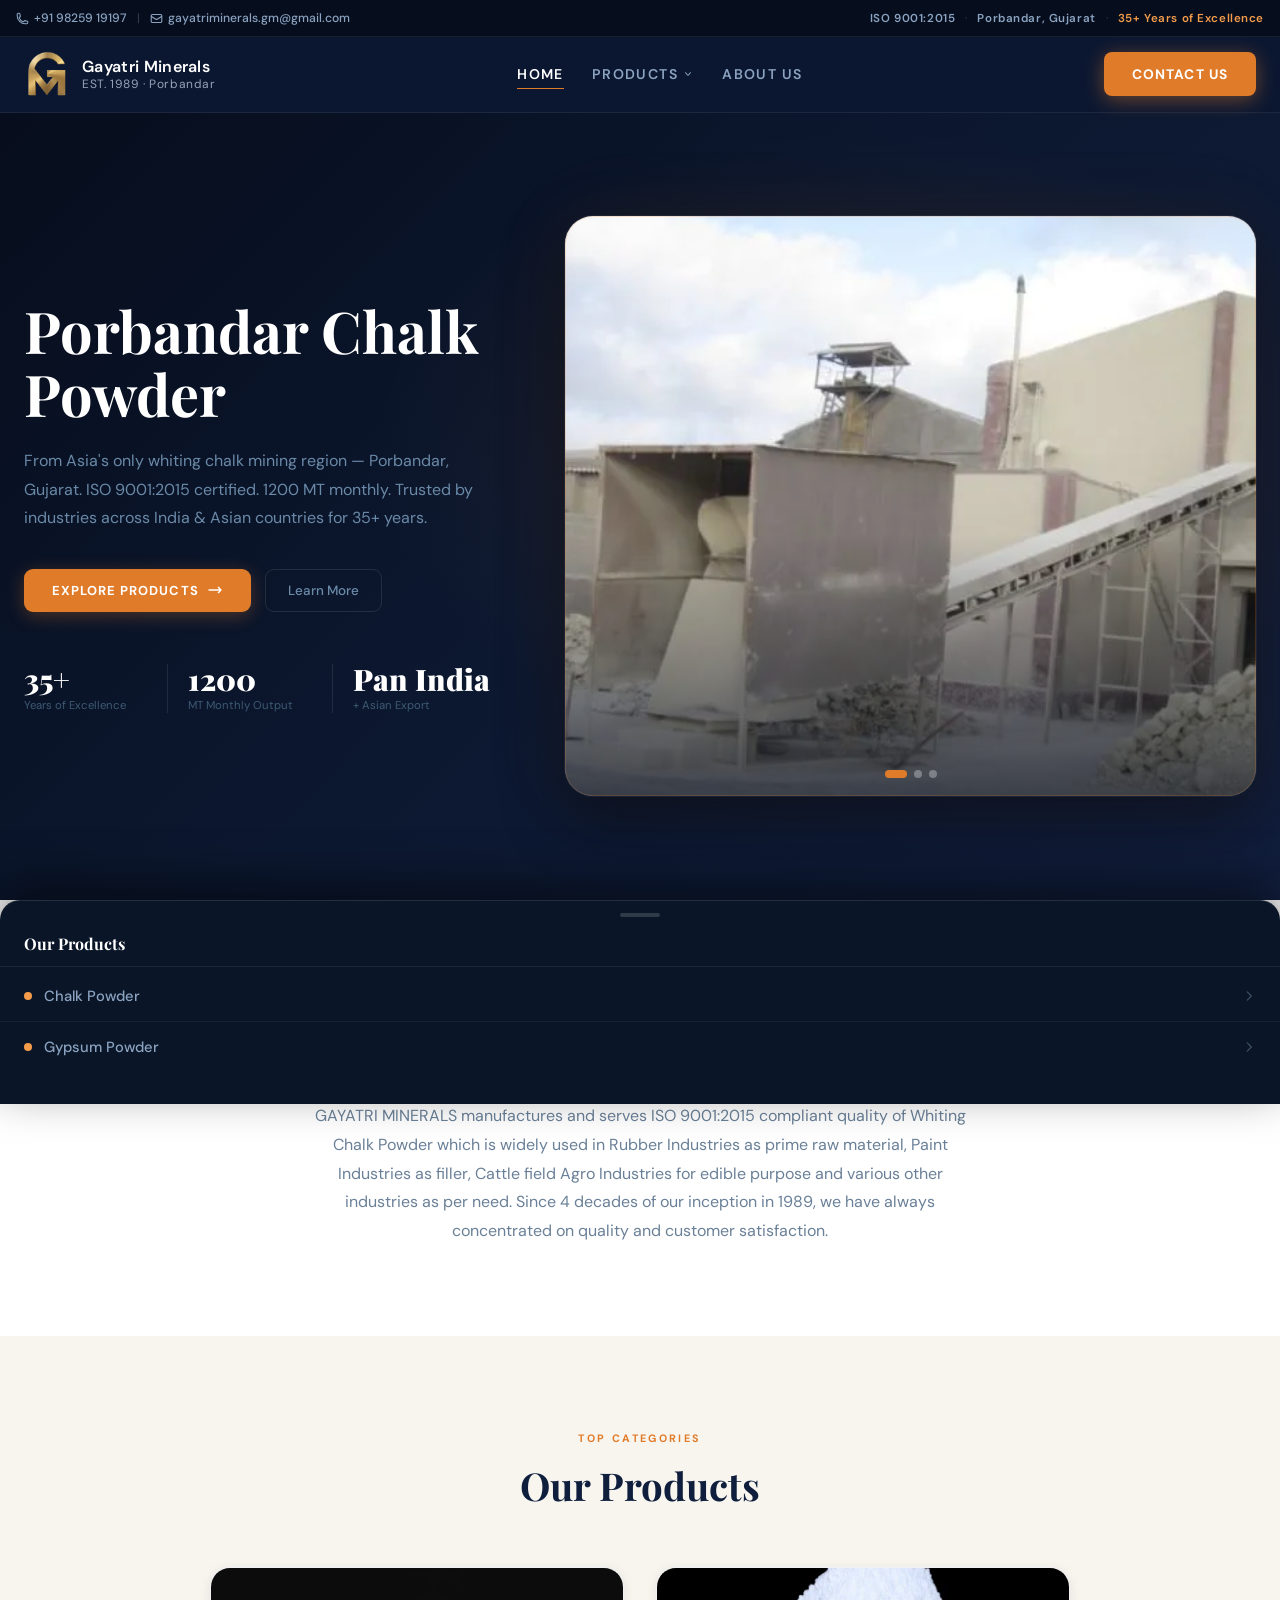
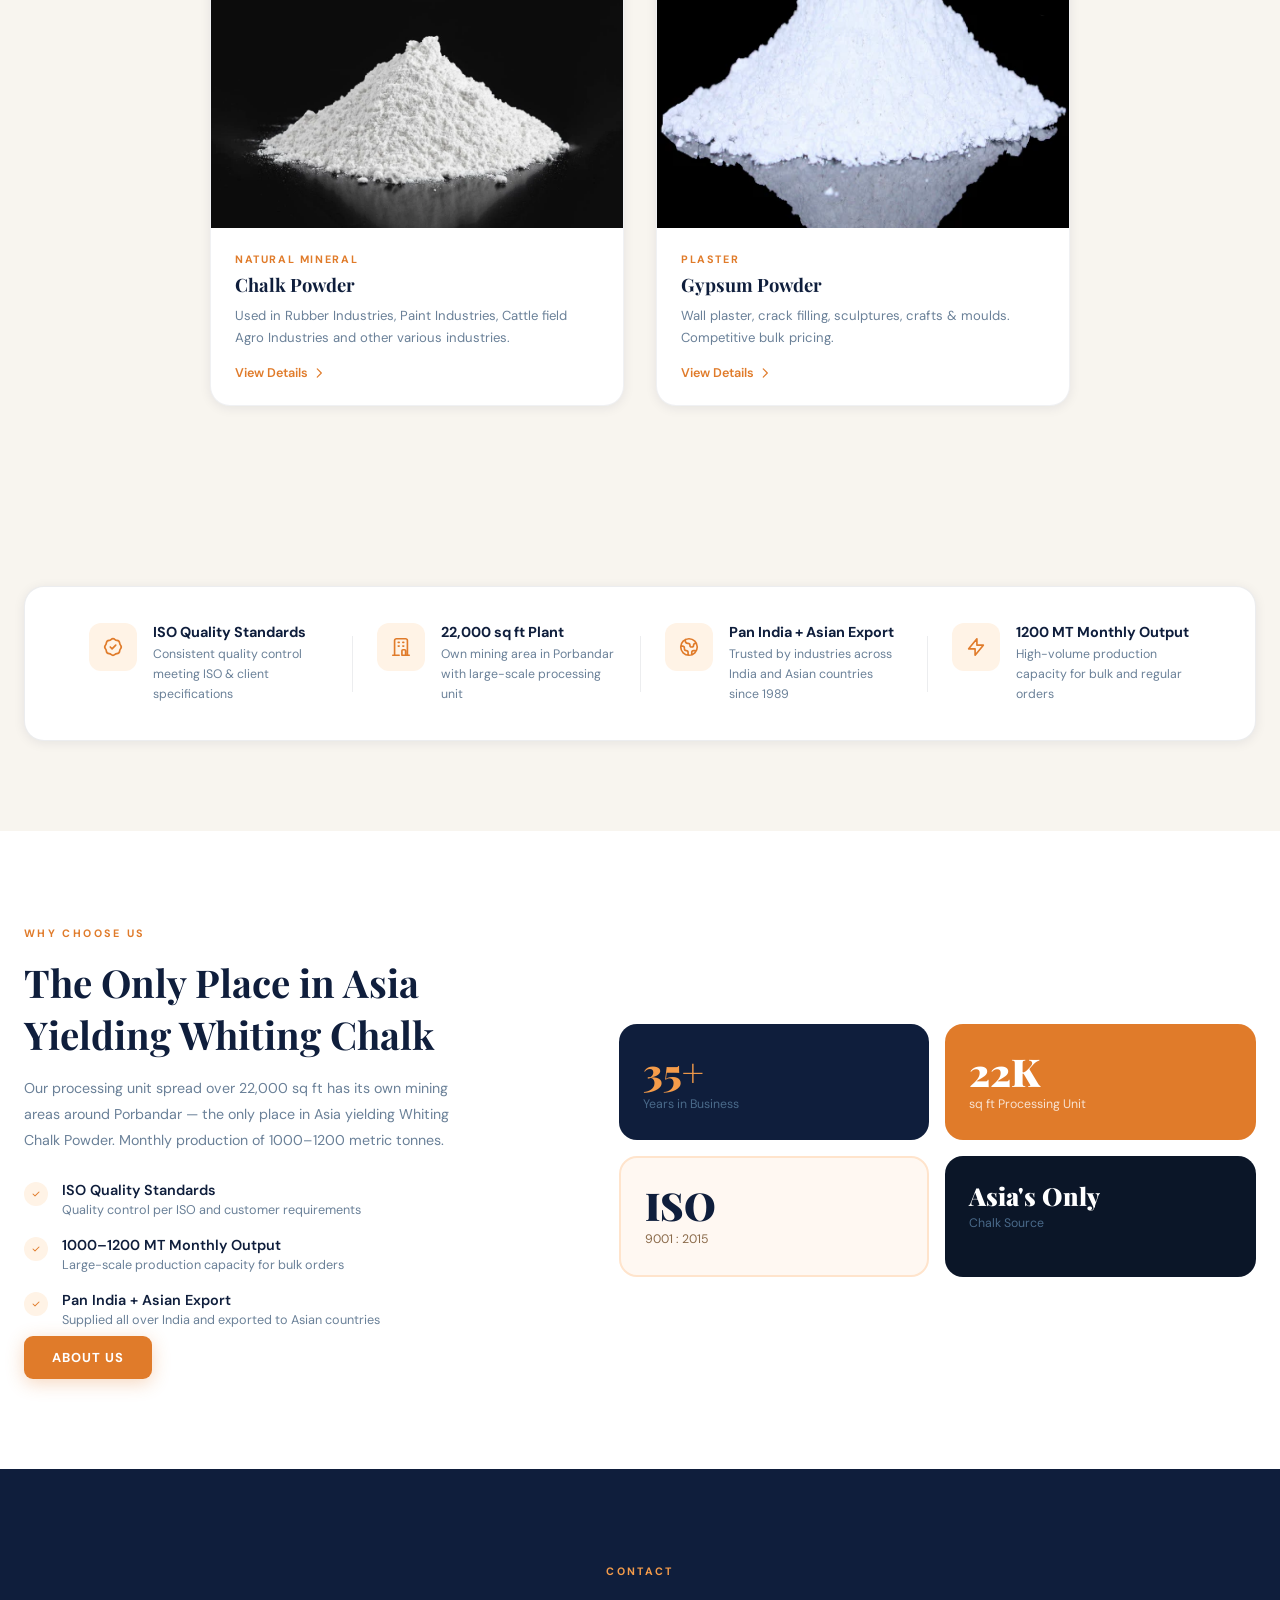
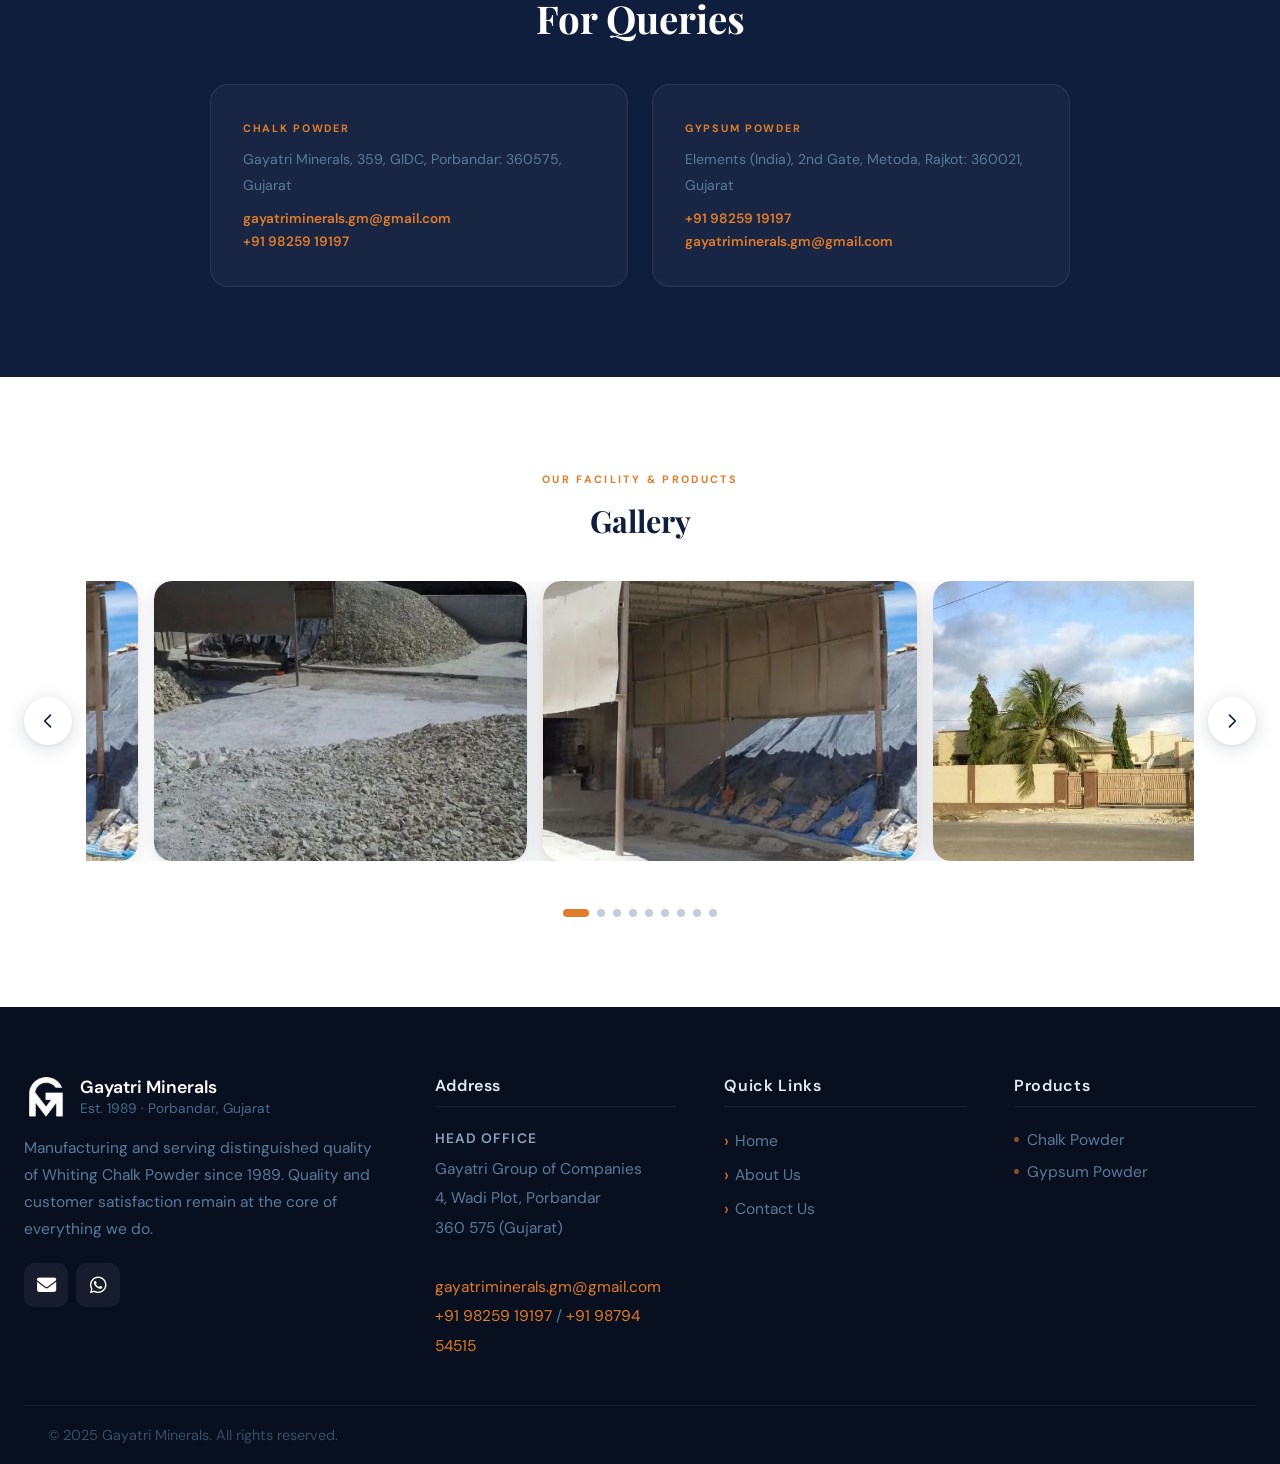
==== commit 771348dd: "Add files via upload" ====
--- a/index.html
+++ b/index.html
@@ -293,14 +293,14 @@
         <div class="contact-card fade-in">
           <div class="contact-card-label">Chalk Powder</div>
           <p>Gayatri Minerals, 359, GIDC, Porbandar: 360575, Gujarat</p>
-          <a href="/cdn-cgi/l/email-protection#1e797f677f6a6c777377707b6c7f726d3079735e79737f7772307d7173"><span class="__cf_email__" data-cfemail="1b7c7a627a6f69727672757e697a7768357c765b7c767a727735787476">[email&#160;protected]</span></a>
+          <a href="/cdn-cgi/l/email-protection#1e797f677f6a6c777377707b6c7f726d3079735e79737f7772307d7173"><span class="__cf_email__" data-cfemail="1b7c7a627a6f69727672757e697a7768357c765b7c767a727735787476">gayatriminerals.gm@gmail.com</span></a>
           <a href="tel:9825919197" style="margin-top:6px">+91 98259 19197</a>
         </div>
         <div class="contact-card fade-in">
           <div class="contact-card-label">Gypsum Powder</div>
           <p>Elements (India), 2nd Gate, Metoda, Rajkot: 360021, Gujarat</p>
           <a href="tel:9825919197">+91 98259 19197</a>
-          <a href="/cdn-cgi/l/email-protection#6a0d0b130b1e18030703040f180b0619440d072a0d070b030644090507" style="margin-top:6px"><span class="__cf_email__" data-cfemail="95f2f4ecf4e1e7fcf8fcfbf0e7f4f9e6bbf2f8d5f2f8f4fcf9bbf6faf8">[email&#160;protected]</span></a>
+          <a href="/cdn-cgi/l/email-protection#6a0d0b130b1e18030703040f180b0619440d072a0d070b030644090507" style="margin-top:6px"><span class="__cf_email__" data-cfemail="95f2f4ecf4e1e7fcf8fcfbf0e7f4f9e6bbf2f8d5f2f8f4fcf9bbf6faf8">gayatriminerals.gm@gmail.com</span></a>
         </div>
       </div>
     </div>
--- a/styles.css
+++ b/styles.css
@@ -272,16 +272,34 @@
 }
 
 @media (max-width: 768px) {
-  .gm-topbar { display: none; }
-  .gm-nav { top: 0; }
-  body { padding-top: 76px; }
+  /* Compact single-row topbar on mobile */
+  .gm-topbar { display: block; }
+  .topbar-inner {
+    height: 32px;
+    padding: 0 14px;
+    gap: 8px;
+  }
+  .topbar-left {
+    gap: 10px;
+  }
+  .topbar-link {
+    font-size: 0.67rem;
+  }
+  .topbar-link svg { width: 11px; height: 11px; }
+  /* Hide badges row on mobile — keep only contact links */
+  .topbar-right { display: none; }
+  .topbar-divider { display: none; }
+  /* Nav sits below the 32px topbar */
+  .gm-nav { top: 32px; }
+  body { padding-top: calc(32px + 76px); }
   .nav-links { display: none; }
-  .nav-cta-wrap { display: flex; }
-  .hamburger { display: block; }
-  .gm-nav .nav-cta {
-    padding: 9px 16px;
-    font-size: 0.82rem;
-    letter-spacing: 0.05em;
+  /* Hide CTA button on mobile — bottom nav already has Contact */
+  .nav-cta-wrap { display: none; }
+  .hamburger { display: block; flex-shrink: 0; }
+  /* Tighten nav padding so logo + hamburger always fit */
+  .nav-inner {
+    padding: 0 16px;
+    gap: 12px;
   }
 }
 
@@ -322,6 +340,9 @@
   padding: 100px 24px 72px;
   position: relative; overflow: hidden; text-align: center;
 }
+@media (max-width: 768px) {
+  .page-hero { padding-top: 120px; }
+}
 
 .page-hero::after {
   content: '';
@@ -466,6 +487,10 @@
 @media (max-width: 900px) {
   .hero-inner { grid-template-columns: 1fr; }
   .hero-visual { display: none; }
+}
+@media (max-width: 768px) {
+  /* Adjust hero bleed to match mobile header: 32px topbar + 76px nav = 108px */
+  .hero { margin-top: -108px; padding-top: 108px; }
 }
 
 .hero-tag {
@@ -1059,7 +1084,8 @@
 @media (max-width: 639px) {
   .gallery-section { padding: 72px 16px 60px; }
   .cg-slider-wrap { gap: 8px; padding: 8px 0 16px; }
-  .cg-slide { min-width: calc(100% / 2); padding: 0 6px; }
+  /* 1 slide visible on phones */
+  .cg-slide { min-width: 100%; padding: 0 6px; }
   .cg-slide-inner { height: auto; aspect-ratio: 4 / 3; border-radius: 16px; }
   .cg-slide img { border-radius: 16px; }
   .cg-viewport { padding: 0; overflow: hidden; }
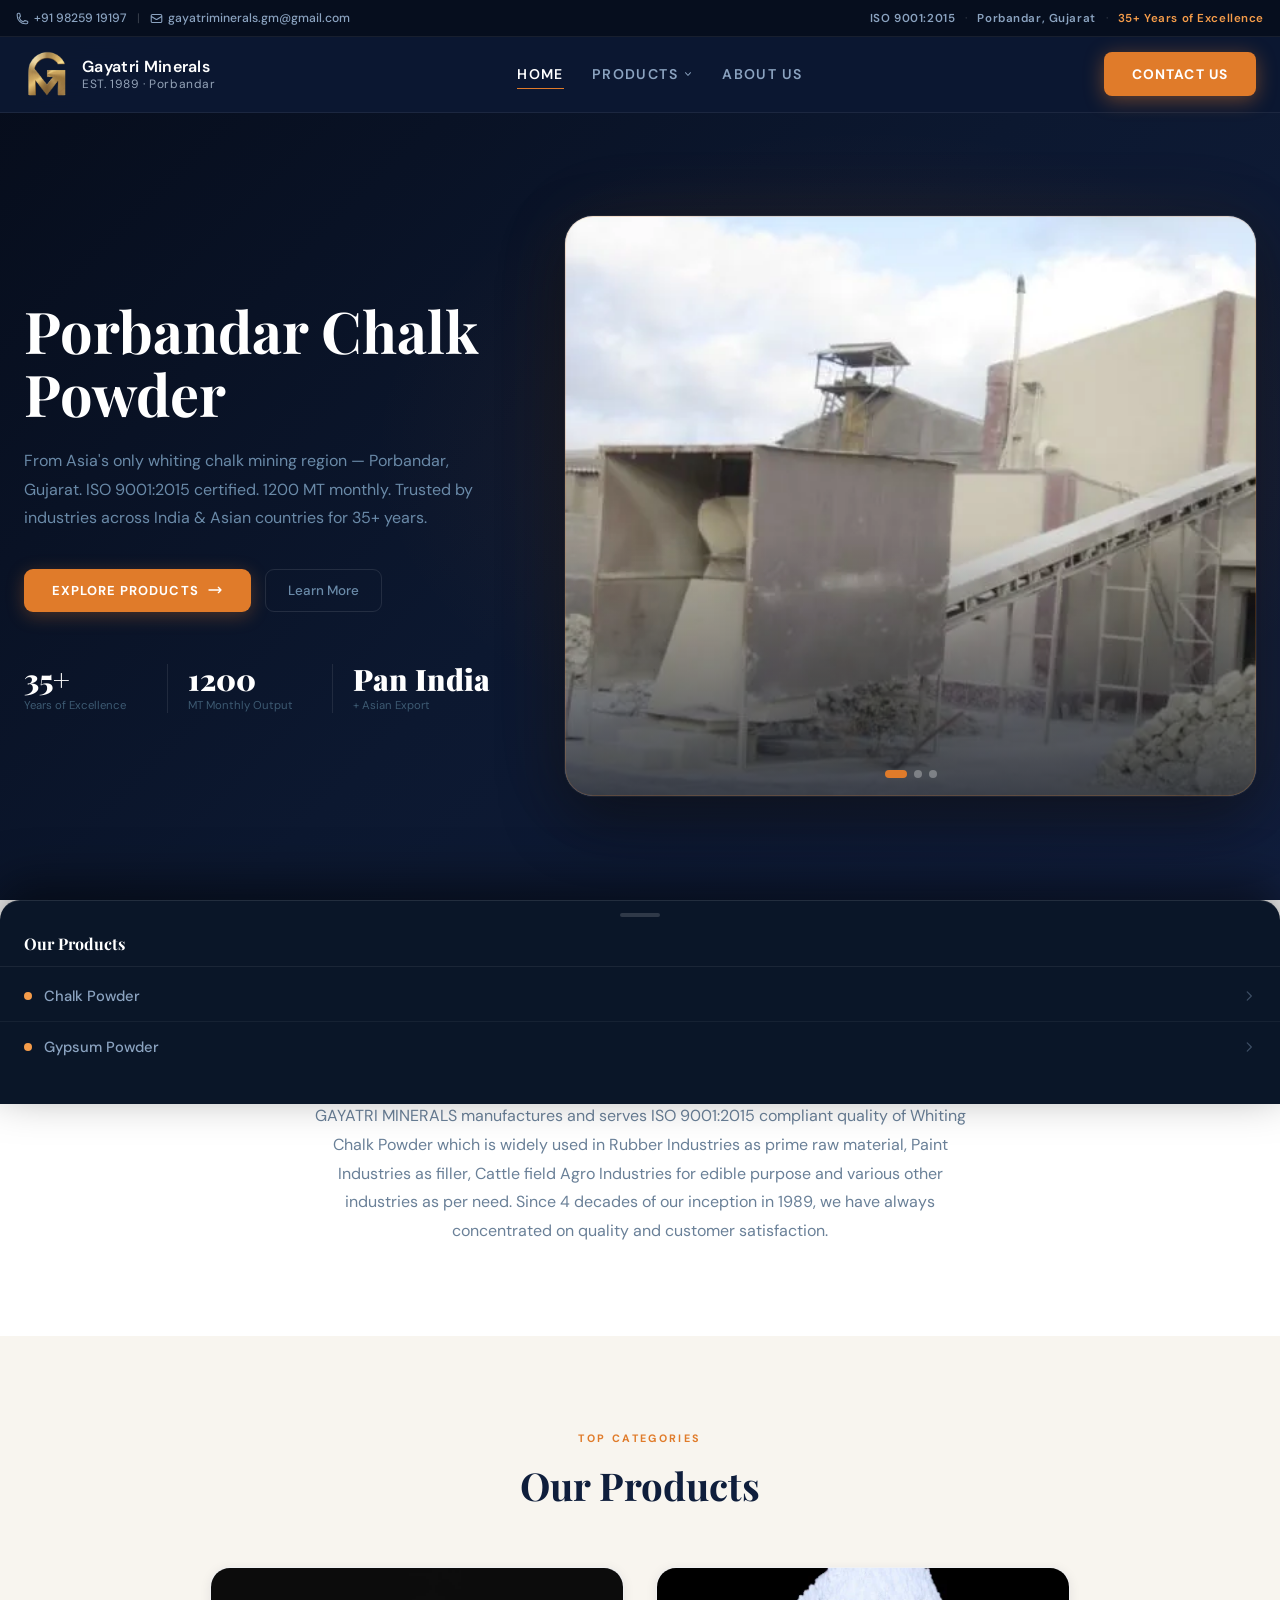
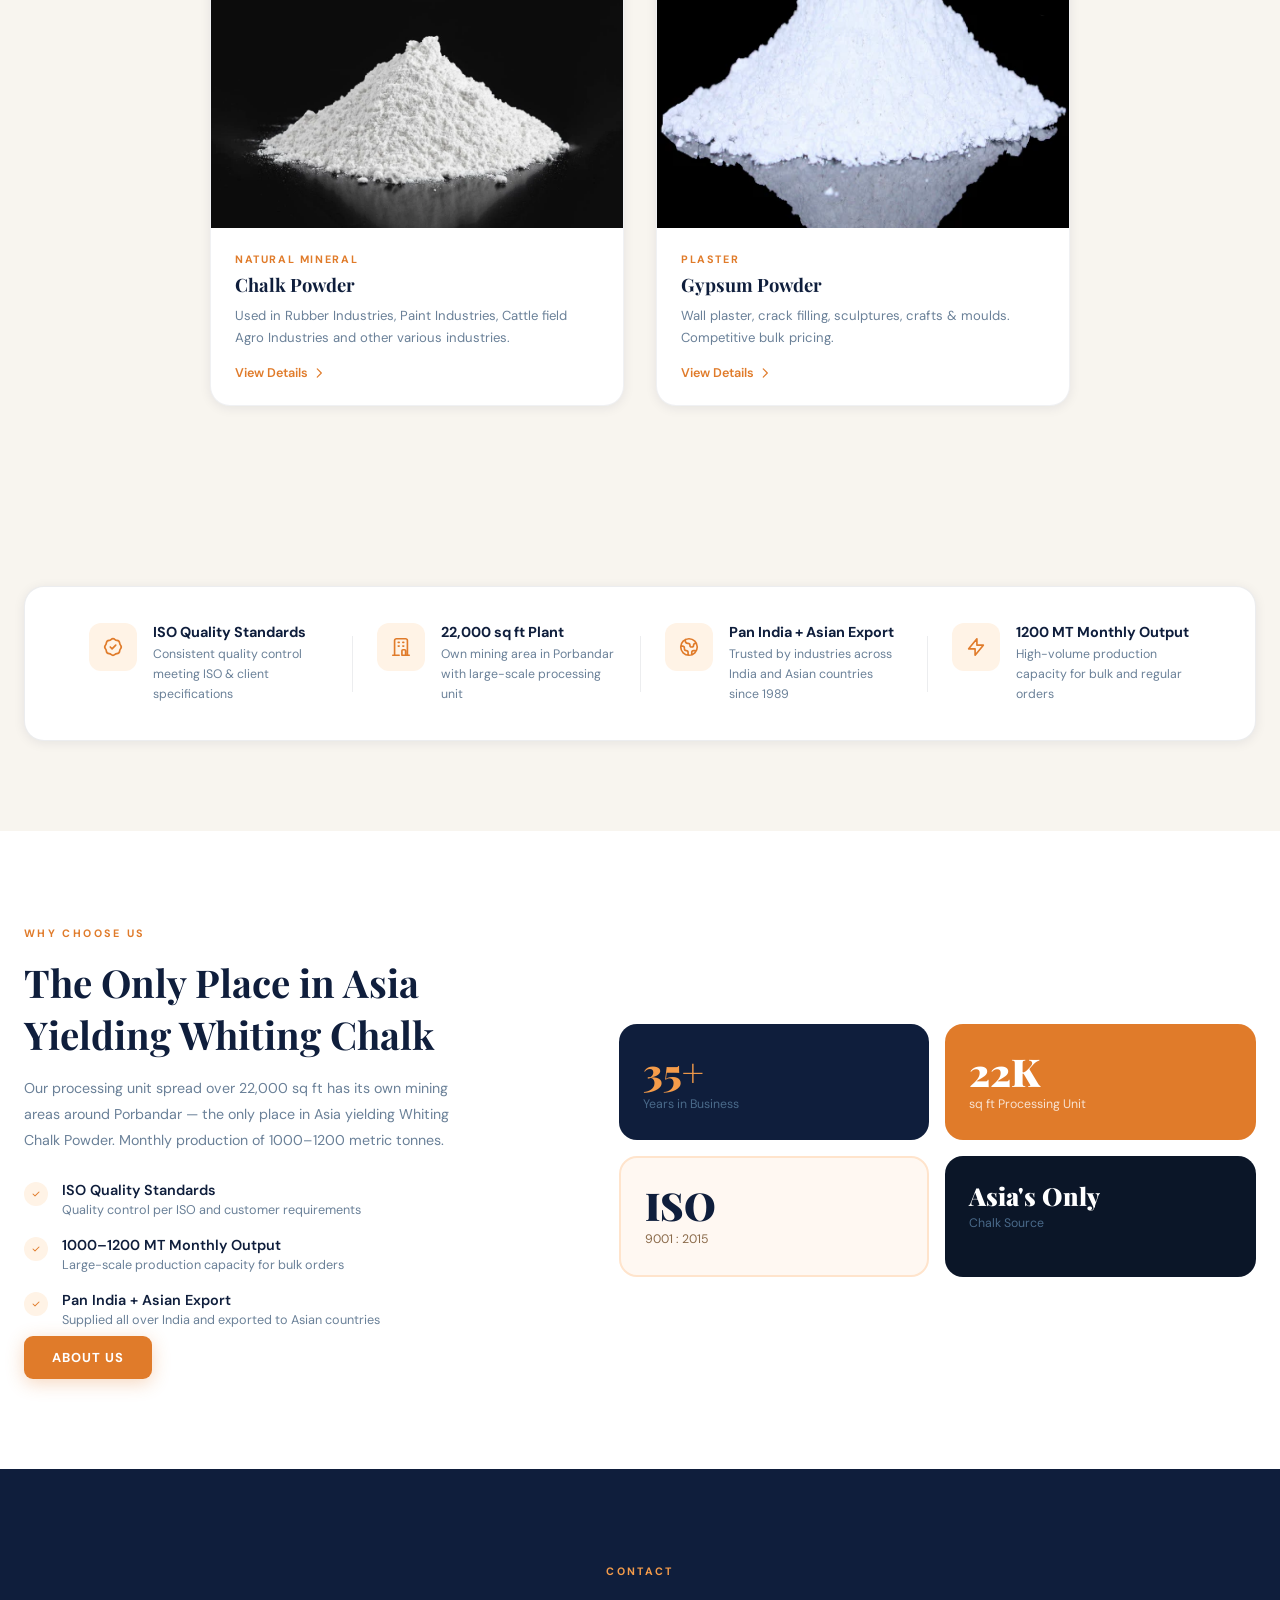
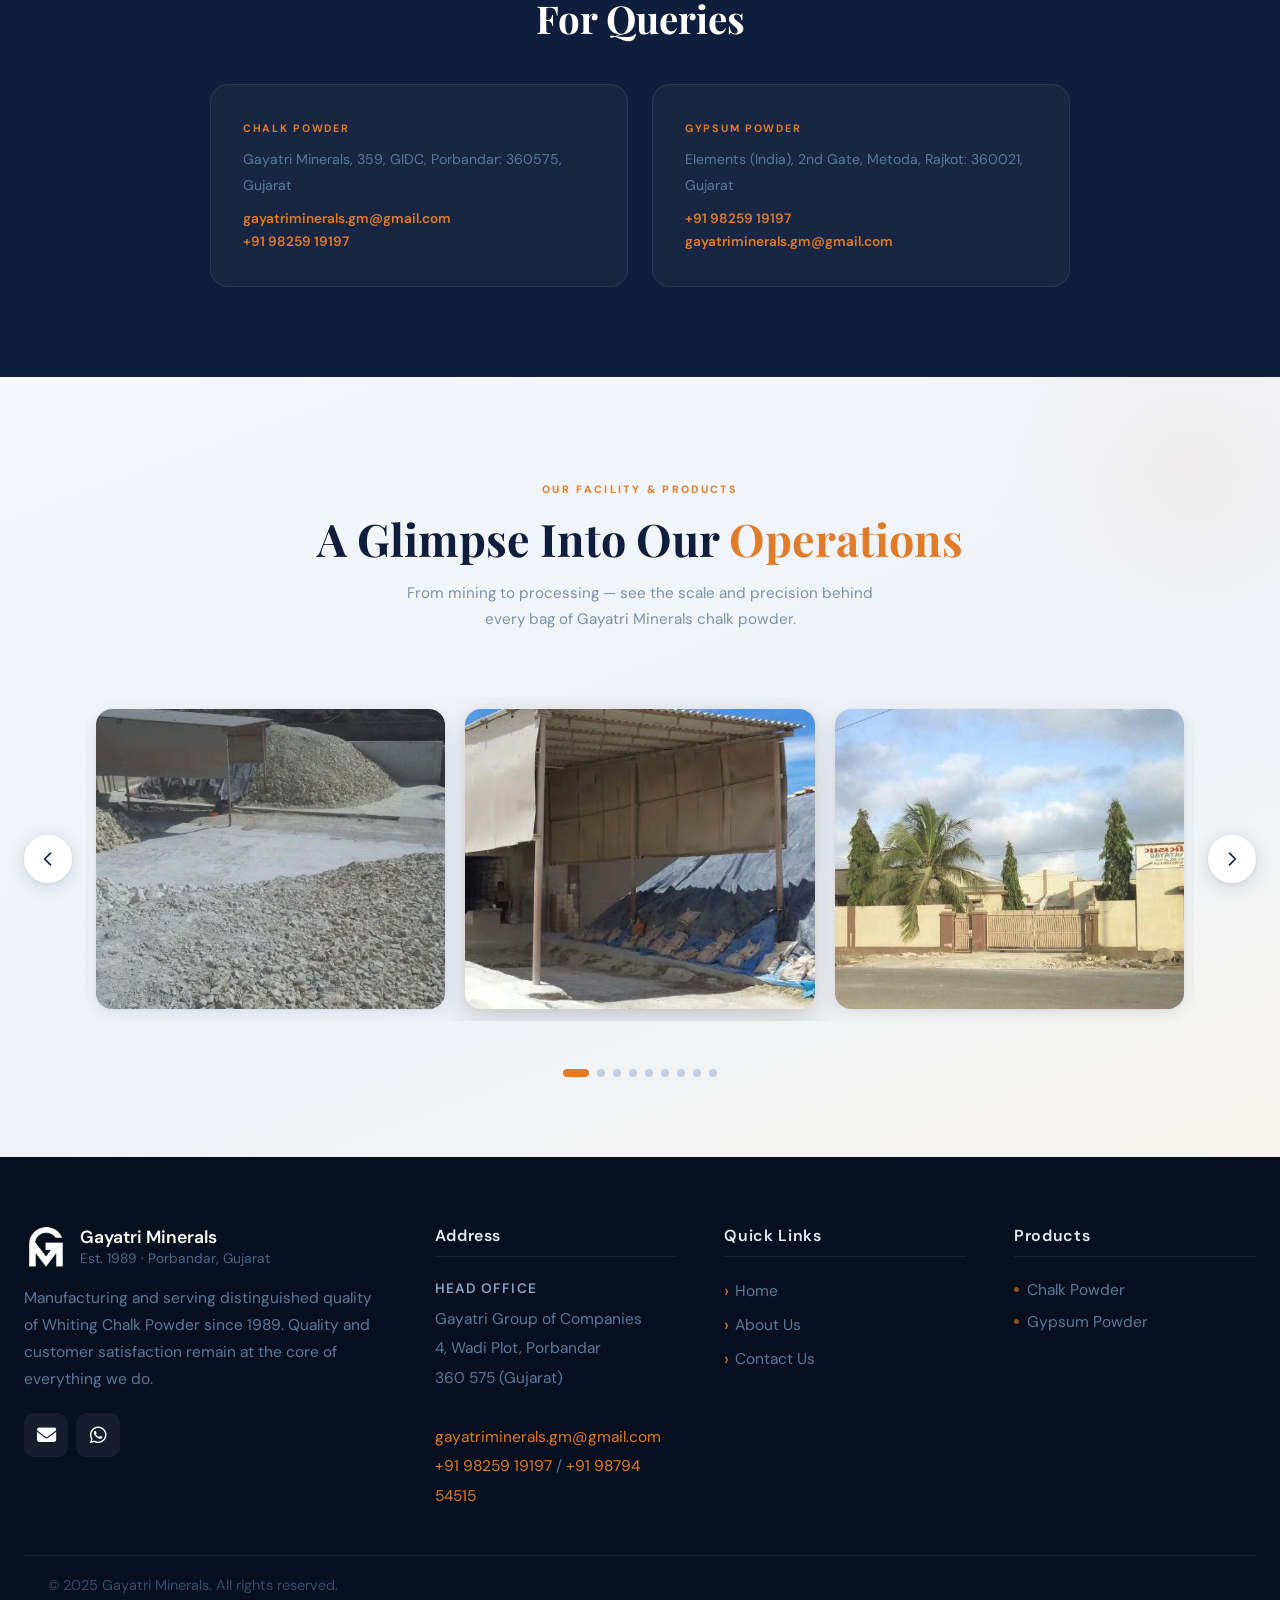
==== commit edd61886: "Add files via upload" ====
--- a/index.html
+++ b/index.html
@@ -293,25 +293,26 @@
         <div class="contact-card fade-in">
           <div class="contact-card-label">Chalk Powder</div>
           <p>Gayatri Minerals, 359, GIDC, Porbandar: 360575, Gujarat</p>
-          <a href="/cdn-cgi/l/email-protection#1e797f677f6a6c777377707b6c7f726d3079735e79737f7772307d7173"><span class="__cf_email__" data-cfemail="1b7c7a627a6f69727672757e697a7768357c765b7c767a727735787476">gayatriminerals.gm@gmail.com</span></a>
+          <a href="/cdn-cgi/l/email-protection#1e797f677f6a6c777377707b6c7f726d3079735e79737f7772307d7173"><span class="__cf_email__" data-cfemail="1b7c7a627a6f69727672757e697a7768357c765b7c767a727735787476"><span class="__cf_email__" data-cfemail="fa9d9b839b8e88939793949f889b9689d49d97ba9d979b9396d4999597">gayatriminerals.gm@gmail.com</span></span></a>
           <a href="tel:9825919197" style="margin-top:6px">+91 98259 19197</a>
         </div>
         <div class="contact-card fade-in">
           <div class="contact-card-label">Gypsum Powder</div>
           <p>Elements (India), 2nd Gate, Metoda, Rajkot: 360021, Gujarat</p>
           <a href="tel:9825919197">+91 98259 19197</a>
-          <a href="/cdn-cgi/l/email-protection#6a0d0b130b1e18030703040f180b0619440d072a0d070b030644090507" style="margin-top:6px"><span class="__cf_email__" data-cfemail="95f2f4ecf4e1e7fcf8fcfbf0e7f4f9e6bbf2f8d5f2f8f4fcf9bbf6faf8">gayatriminerals.gm@gmail.com</span></a>
+          <a href="/cdn-cgi/l/email-protection#6a0d0b130b1e18030703040f180b0619440d072a0d070b030644090507" style="margin-top:6px"><span class="__cf_email__" data-cfemail="95f2f4ecf4e1e7fcf8fcfbf0e7f4f9e6bbf2f8d5f2f8f4fcf9bbf6faf8"><span class="__cf_email__" data-cfemail="3a5d5b435b4e48535753545f485b5649145d577a5d575b535614595557">gayatriminerals.gm@gmail.com</span></span></a>
         </div>
       </div>
     </div>
   </section>
 
   <!-- GALLERY -->
-  <section class="section" style="background:#fff">
-    <div class="section-inner">
-      <div class="section-head fade-in" style="text-align:center;margin-bottom:28px">
+  <section class="gallery-section">
+    <div class="section-inner">
+      <div class="gallery-head fade-in">
         <span class="section-label">Our Facility &amp; Products</span>
-        <h2 style="font-size:1.9rem">Gallery</h2>
+        <h2 class="gallery-title">A Glimpse Into Our <span class="gallery-title-accent">Operations</span></h2>
+        <p class="gallery-subtitle">From mining to processing — see the scale and precision behind every bag of Gayatri Minerals chalk powder.</p>
       </div>
       <div class="cg-slider-wrap">
         <button class="cg-arrow" id="cgPrev" aria-label="Previous images">
@@ -337,7 +338,6 @@
   </section>
 
   <div id="footer-placeholder"></div>
-
   <script src="scripts.js"></script>
 </body>
 </html>
--- a/styles.css
+++ b/styles.css
@@ -943,11 +943,11 @@
   flex: 1;
   position: relative;
   overflow: hidden;
-  border-radius: 0;
+  border-radius: 20px;
   cursor: grab;
   user-select: none;
   -webkit-user-select: none;
-  padding: 0;
+  padding: 12px 0;
 }
 .cg-viewport.is-dragging { cursor: grabbing; }
 
@@ -956,65 +956,86 @@
   display: flex;
   will-change: transform;
   margin: 0;
+  align-items: stretch;
 }
 
 /* ── Slide ── */
 .cg-slide {
   min-width: calc(100% / 3);
-  padding: 0 8px;
+  padding: 0 10px;
   box-sizing: border-box;
   flex-shrink: 0;
   transition: transform 0.45s ease, opacity 0.45s ease;
-  opacity: 1;
+  opacity: 0.75;
 }
 .cg-slide.is-active {
   opacity: 1;
   transform: none;
 }
 .cg-slide.is-side {
-  opacity: 1;
+  opacity: 0.85;
 }
 
 /* ── Inner card ── */
 .cg-slide-inner {
   position: relative;
   overflow: hidden;
-  height: 280px;
-  aspect-ratio: 4 / 3;
   width: 100%;
-  border-radius: 18px;
-  background: #fff;
+  /* Fixed height so all cards are equal — no aspect-ratio surprises */
+  height: 300px;
+  border-radius: 16px;
+  background: #e8eef5;
   box-shadow: 0 4px 20px rgba(15,30,60,0.10), 0 1px 4px rgba(15,30,60,0.06);
-  transition: box-shadow 0.3s ease, transform 0.3s ease;
+  transition: box-shadow 0.35s ease, transform 0.35s ease;
 }
 .cg-slide.is-active .cg-slide-inner {
   box-shadow: 0 12px 40px rgba(15,30,60,0.18), 0 2px 8px rgba(224,123,42,0.12);
 }
 .cg-slide-inner:hover {
-  box-shadow: 0 16px 48px rgba(15,30,60,0.20), 0 3px 12px rgba(224,123,42,0.15);
-  transform: translateY(-4px);
-}
-.cg-slide-inner.loaded { background: #fff; }
-
-/* ── Image ── */
+  box-shadow: 0 20px 52px rgba(15,30,60,0.22), 0 3px 14px rgba(224,123,42,0.16);
+  transform: translateY(-6px);
+}
+.cg-slide-inner.loaded { background: #e8eef5; }
+
+/* ── Image inside slide — always fills card completely ── */
 .cg-slide img {
+  position: absolute;
+  top: 0; left: 0;
   width: 100%;
   height: 100%;
   object-fit: cover;
   object-position: center;
   display: block;
-  border-radius: 18px;
+  border-radius: 0;
+  /* Start invisible until loaded */
   opacity: 0;
-  transition: opacity 0.3s ease, transform 0.4s ease;
-  transform: scale(1.02);
+  transition: opacity 0.4s ease, transform 0.45s ease;
+  transform: scale(1.04);
   pointer-events: none;
+  /* Override global skeleton shimmer for slides — dark bg handles it */
+  background: none;
+  animation: none;
 }
 .cg-slide img.img-loaded {
   opacity: 1;
   transform: scale(1);
+  animation: none;
+  background: none;
 }
 .cg-slide-inner:hover img {
-  transform: scale(1.06);
+  transform: scale(1.07);
+}
+
+/* Skeleton shimmer for gallery cards (while image loads) */
+.cg-slide-inner:not(.loaded)::before {
+  content: '';
+  position: absolute;
+  inset: 0;
+  background: linear-gradient(90deg, #dce4ef 25%, #eaf0f8 50%, #dce4ef 75%);
+  background-size: 600px 100%;
+  animation: skeleton-shimmer 1.4s ease-in-out infinite;
+  border-radius: 16px;
+  z-index: 0;
 }
 
 /* Caption — hidden */
@@ -1079,16 +1100,15 @@
 /* ── Responsive ── */
 @media (max-width: 1023px) {
   .cg-slide { min-width: calc(100% / 2); }
-  .cg-slide-inner { height: auto; aspect-ratio: 4 / 3; }
-}
-@media (max-width: 639px) {
+  .cg-slide-inner { height: 260px; }
+}
+@media (max-width: 767px) {
   .gallery-section { padding: 72px 16px 60px; }
   .cg-slider-wrap { gap: 8px; padding: 8px 0 16px; }
   /* 1 slide visible on phones */
   .cg-slide { min-width: 100%; padding: 0 6px; }
-  .cg-slide-inner { height: auto; aspect-ratio: 4 / 3; border-radius: 16px; }
-  .cg-slide img { border-radius: 16px; }
-  .cg-viewport { padding: 0; overflow: hidden; }
+  .cg-slide-inner { height: 240px; border-radius: 14px; }
+  .cg-viewport { padding: 8px 0; border-radius: 14px; }
   .cg-track { margin: 0; }
   .cg-arrow { width: 40px; height: 40px; }
   .cg-dot { width: 7px; height: 7px; }
@@ -1099,7 +1119,8 @@
   .gallery-title { font-size: 1.7rem; }
   .gallery-subtitle { font-size: 0.85rem; }
   .cg-slide { min-width: 100%; padding: 0 4px; }
-  .cg-slide-inner { height: 220px; border-radius: 14px; }
+  .cg-slide-inner { height: 220px; }
+  .cg-slide-inner { aspect-ratio: 4 / 3; border-radius: 14px; }
   .cg-slide img { border-radius: 14px; }
   .cg-arrow { width: 36px; height: 36px; }
 }
@@ -1440,11 +1461,11 @@
   opacity: 0;
   transition: opacity 0.4s ease;
 }
-img.loaded, img[src=""] {
+img.loaded, img.img-loaded, img[src=""] {
   animation: none;
   background: none;
 }
-img.loaded { opacity: 1; }
+img.loaded, img.img-loaded { opacity: 1; }
 /* Hide broken images cleanly — no white flash */
 img.error, img[src=""], img:not([src]) { opacity: 0 !important; animation: none !important; background: transparent !important; }
 
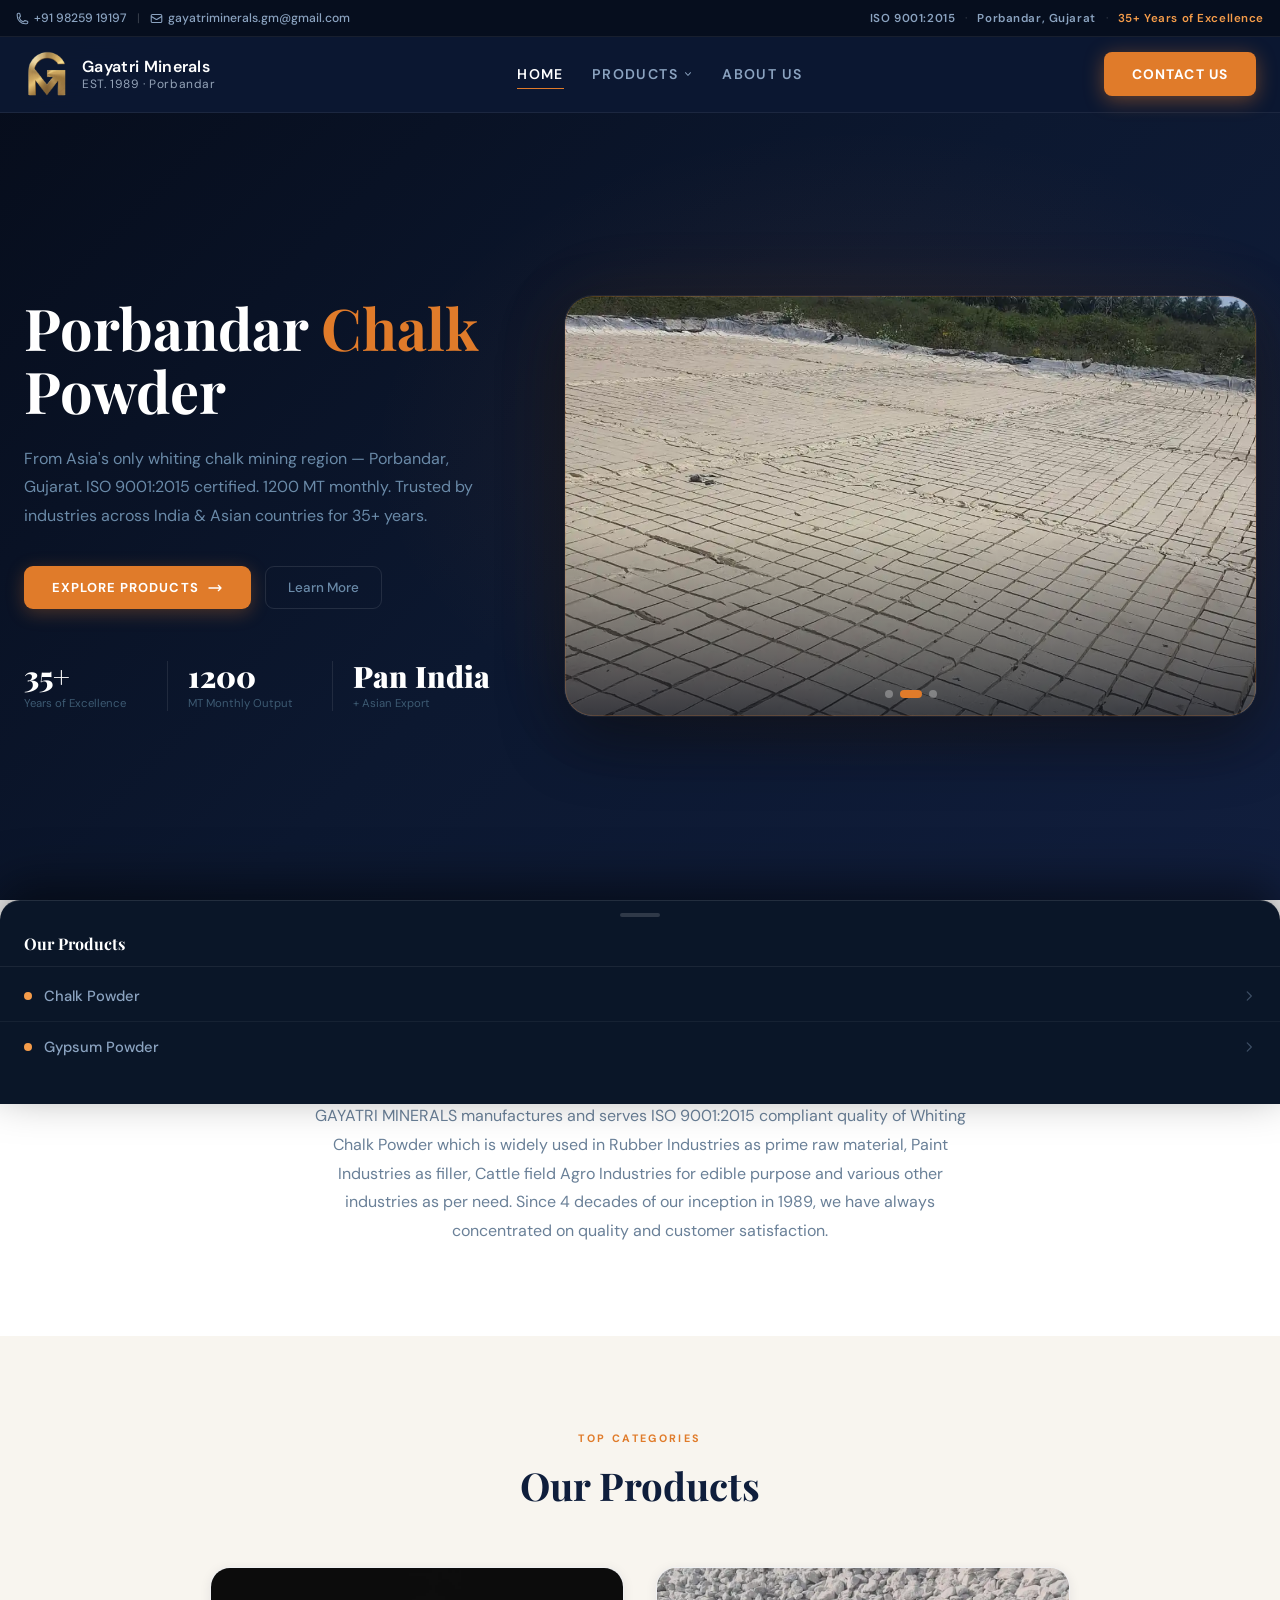
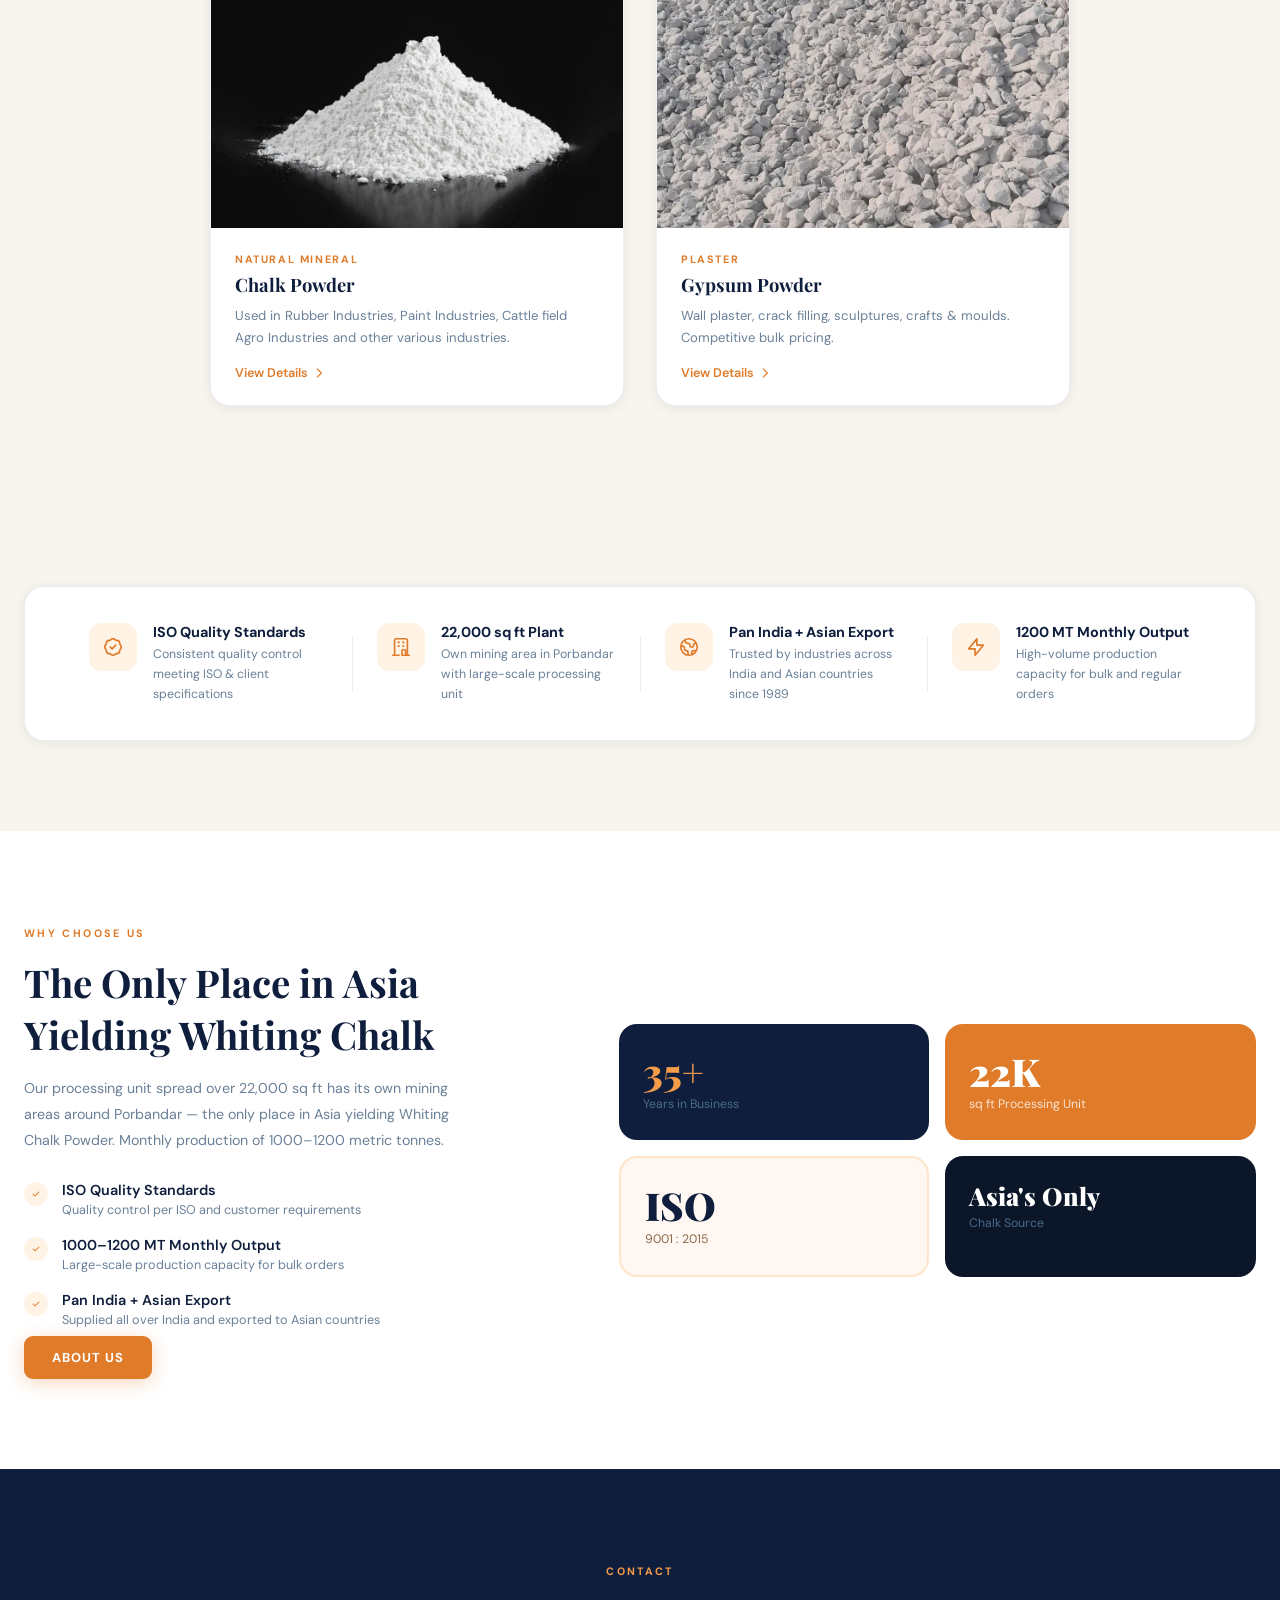
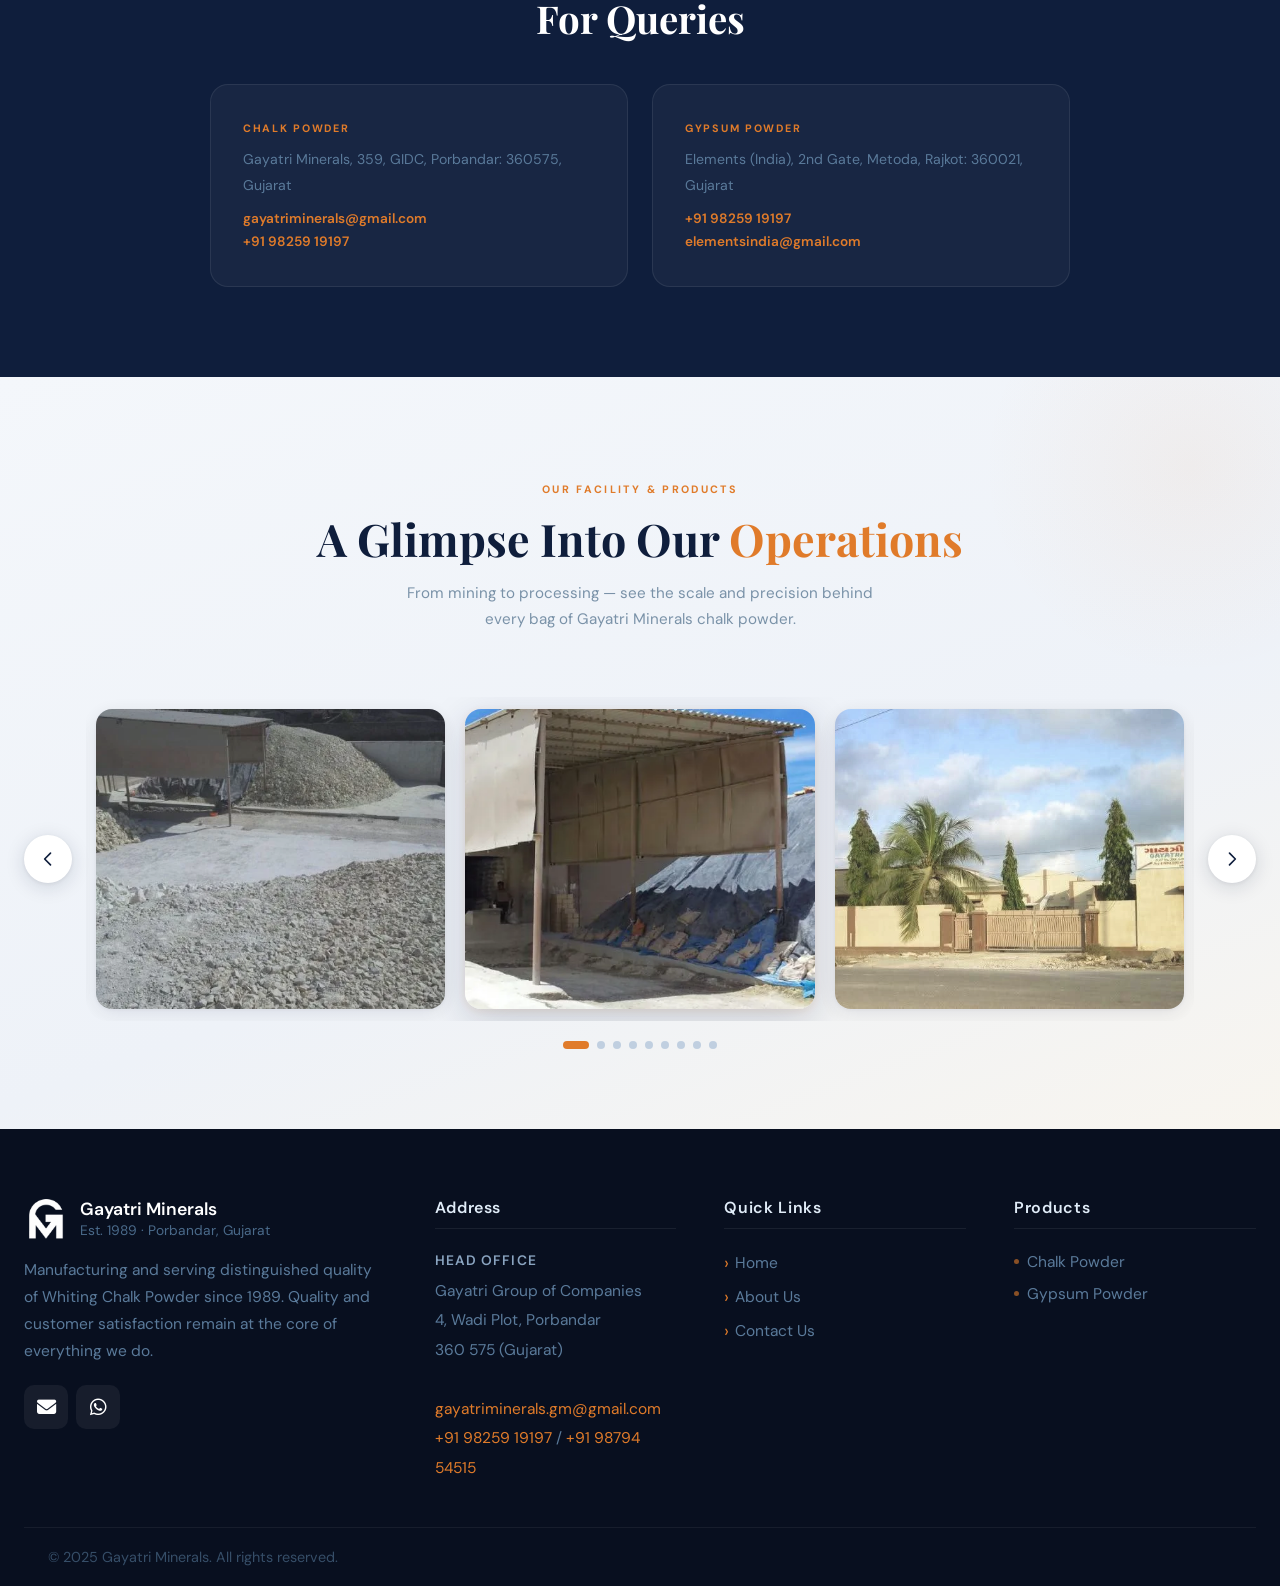
==== commit b6d9510b: "Add files via upload" ====
--- a/index.html
+++ b/index.html
@@ -28,7 +28,7 @@
       <div>
 
         <h1 class="hero-title">
-          Porbandar Chalk Powder
+          Porbandar <span style="color: #e07b2a;">Chalk</span> Powder
         </h1>
         <p class="hero-desc">
           From Asia's only whiting chalk mining region — Porbandar, Gujarat.
@@ -293,14 +293,14 @@
         <div class="contact-card fade-in">
           <div class="contact-card-label">Chalk Powder</div>
           <p>Gayatri Minerals, 359, GIDC, Porbandar: 360575, Gujarat</p>
-          <a href="/cdn-cgi/l/email-protection#1e797f677f6a6c777377707b6c7f726d3079735e79737f7772307d7173"><span class="__cf_email__" data-cfemail="1b7c7a627a6f69727672757e697a7768357c765b7c767a727735787476"><span class="__cf_email__" data-cfemail="fa9d9b839b8e88939793949f889b9689d49d97ba9d979b9396d4999597">gayatriminerals.gm@gmail.com</span></span></a>
+          <a href="mailto:gayatriminerals@gmail.com">gayatriminerals@gmail.com</a>
           <a href="tel:9825919197" style="margin-top:6px">+91 98259 19197</a>
         </div>
         <div class="contact-card fade-in">
           <div class="contact-card-label">Gypsum Powder</div>
           <p>Elements (India), 2nd Gate, Metoda, Rajkot: 360021, Gujarat</p>
           <a href="tel:9825919197">+91 98259 19197</a>
-          <a href="/cdn-cgi/l/email-protection#6a0d0b130b1e18030703040f180b0619440d072a0d070b030644090507" style="margin-top:6px"><span class="__cf_email__" data-cfemail="95f2f4ecf4e1e7fcf8fcfbf0e7f4f9e6bbf2f8d5f2f8f4fcf9bbf6faf8"><span class="__cf_email__" data-cfemail="3a5d5b435b4e48535753545f485b5649145d577a5d575b535614595557">gayatriminerals.gm@gmail.com</span></span></a>
+          <a href="mailto:elementsindia@gmail.com" style="margin-top:6px">elementsindia@gmail.com</a>
         </div>
       </div>
     </div>
@@ -322,7 +322,33 @@
         </button>
         <div class="cg-viewport">
           <div class="cg-track" id="cgTrack">
-            <!-- Gallery images injected by scripts.js -->
+            <div class="cg-slide">
+              <img src="images/home1.webp" alt="Gayatri Minerals facility overview" decoding="async">
+            </div>
+            <div class="cg-slide">
+              <img src="images/home2.webp" alt="Chalk powder production unit" decoding="async" loading="lazy">
+            </div>
+            <div class="cg-slide">
+              <img src="images/home3.webp" alt="Mineral processing area" decoding="async" loading="lazy">
+            </div>
+            <div class="cg-slide">
+              <img src="images/home4.webp" alt="Whiting chalk mining site Porbandar" decoding="async" loading="lazy">
+            </div>
+            <div class="cg-slide">
+              <img src="images/home5.webp" alt="Bulk chalk powder storage" decoding="async" loading="lazy">
+            </div>
+            <div class="cg-slide">
+              <img src="images/home6.webp" alt="Packaging unit at Gayatri Minerals" decoding="async" loading="lazy">
+            </div>
+            <div class="cg-slide">
+              <img src="images/home7.webp" alt="Quality testing facility" decoding="async" loading="lazy">
+            </div>
+            <div class="cg-slide">
+              <img src="images/home8.webp" alt="Dispatch and logistics at plant" decoding="async" loading="lazy">
+            </div>
+            <div class="cg-slide">
+              <img src="images/home9.webp" alt="Gayatri Minerals plant exterior" decoding="async" loading="lazy">
+            </div>
           </div>
         </div>
         <button class="cg-arrow" id="cgNext" aria-label="Next images">
@@ -331,13 +357,13 @@
           </svg>
         </button>
       </div>
-      <div class="cg-controls">
-        <div class="cg-dots" id="cgDots"></div>
-      </div>
+      <div class="cg-dots" id="cgDots"></div>
     </div>
   </section>
 
   <div id="footer-placeholder"></div>
+
   <script src="scripts.js"></script>
+
 </body>
 </html>
--- a/styles.css
+++ b/styles.css
@@ -481,7 +481,7 @@
 .hero-inner {
   max-width: 1280px; margin: 0 auto; padding: 32px 24px;
   display: grid; grid-template-columns: 1fr 1.4fr;
-  gap: 48px; align-items: center;
+  gap: 48px; align-items: start;
   position: relative; z-index: 1; width: 100%;
 }
 @media (max-width: 900px) {
@@ -549,11 +549,12 @@
 
 /* Orb visual */
 @keyframes float { 0%,100%{transform:translateY(0)} 50%{transform:translateY(-14px)} }
-.hero-visual { display: flex; justify-content: center; align-items: center; }
+.hero-visual { display: flex; justify-content: center; align-items: stretch; align-self: stretch; }
 .hero-slider {
   width: 100%;
   max-width: 100%;
-  height: 580px;
+  height: 100%;
+  min-height: 420px;
   border-radius: 28px;
   overflow: hidden;
   position: relative;
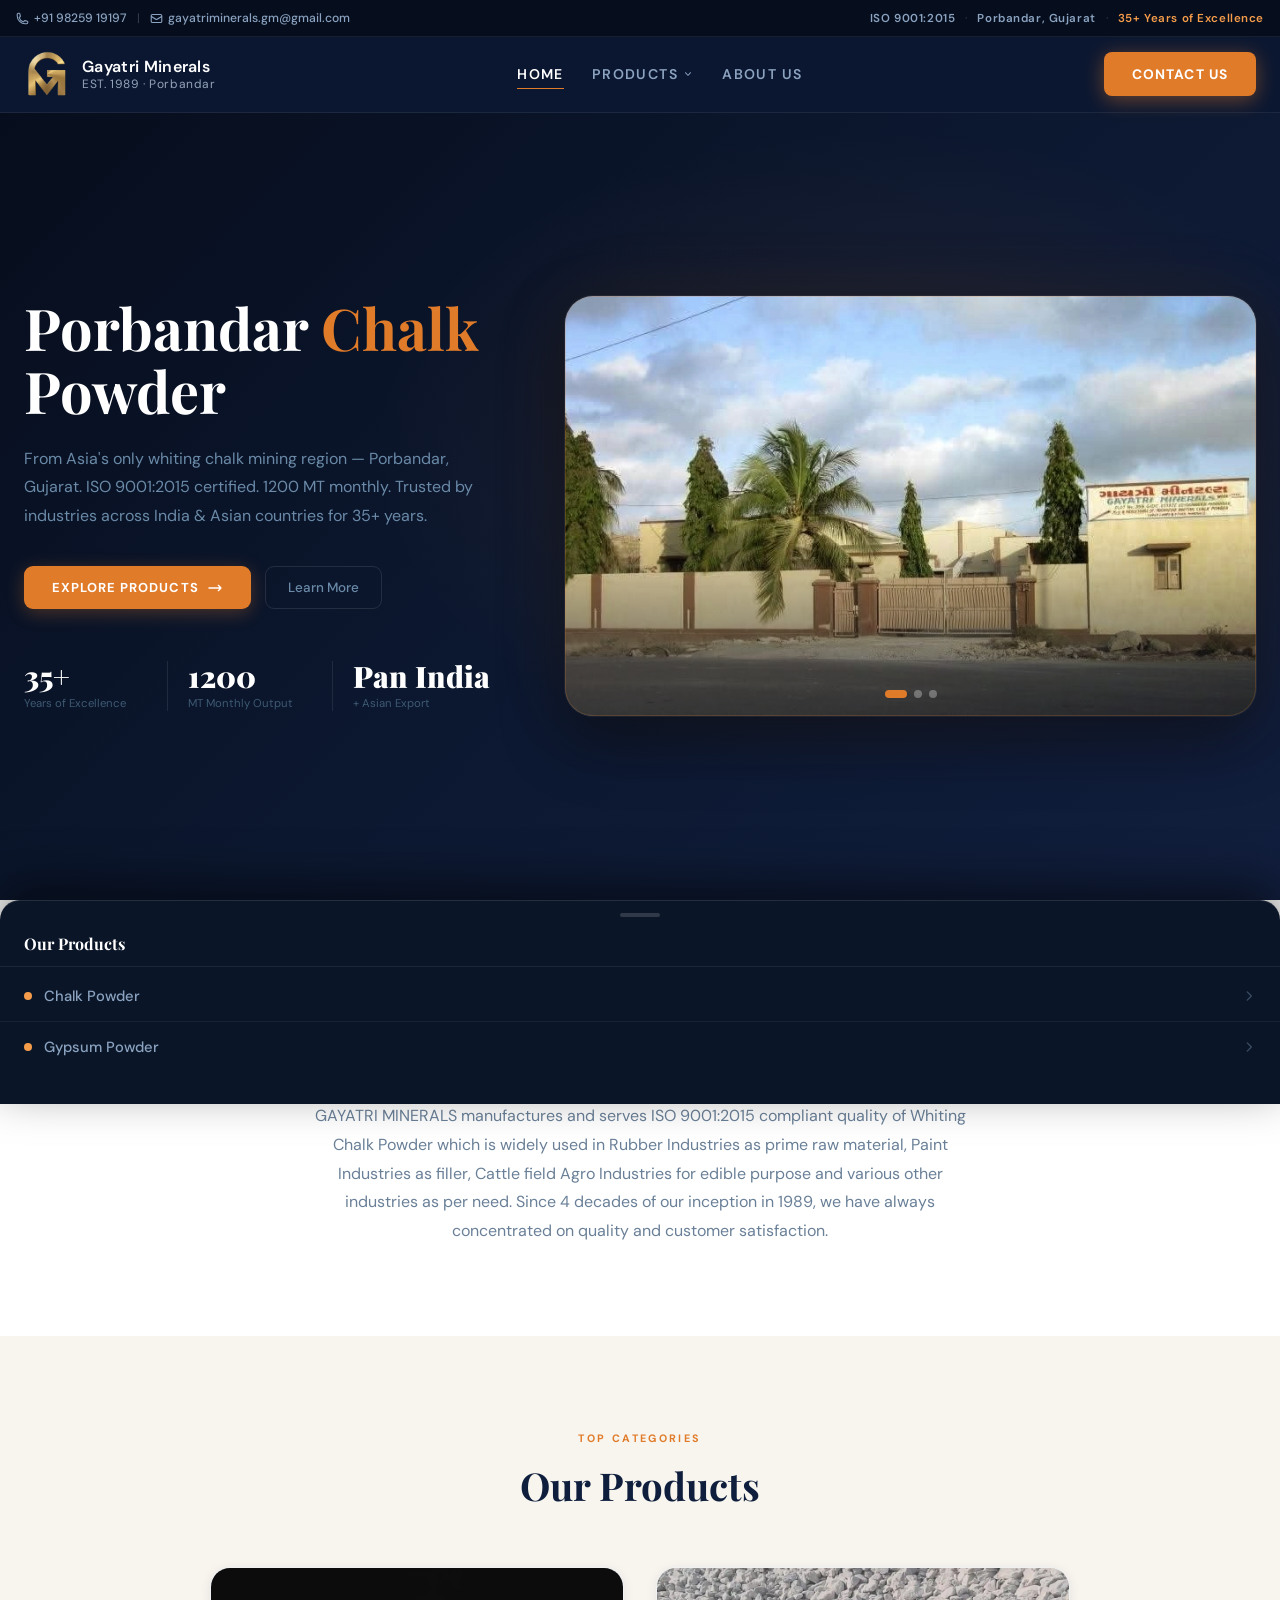
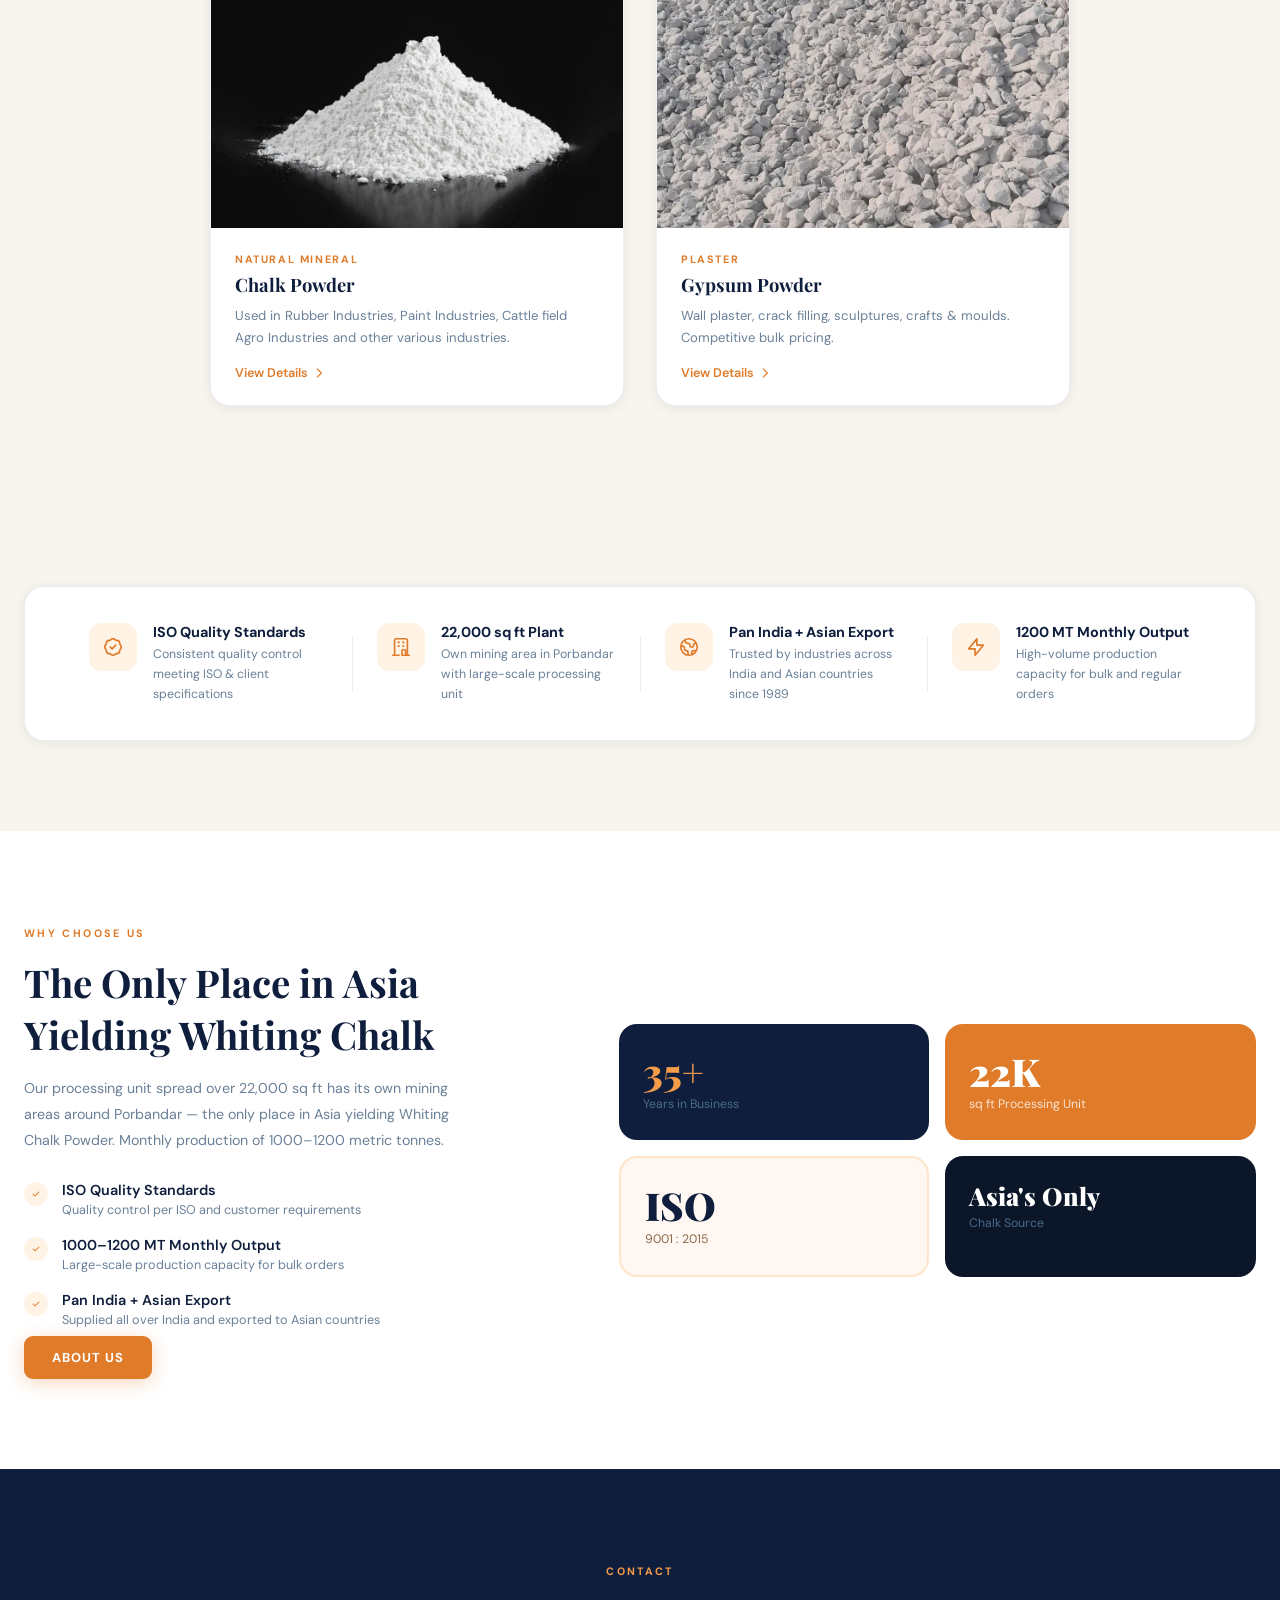
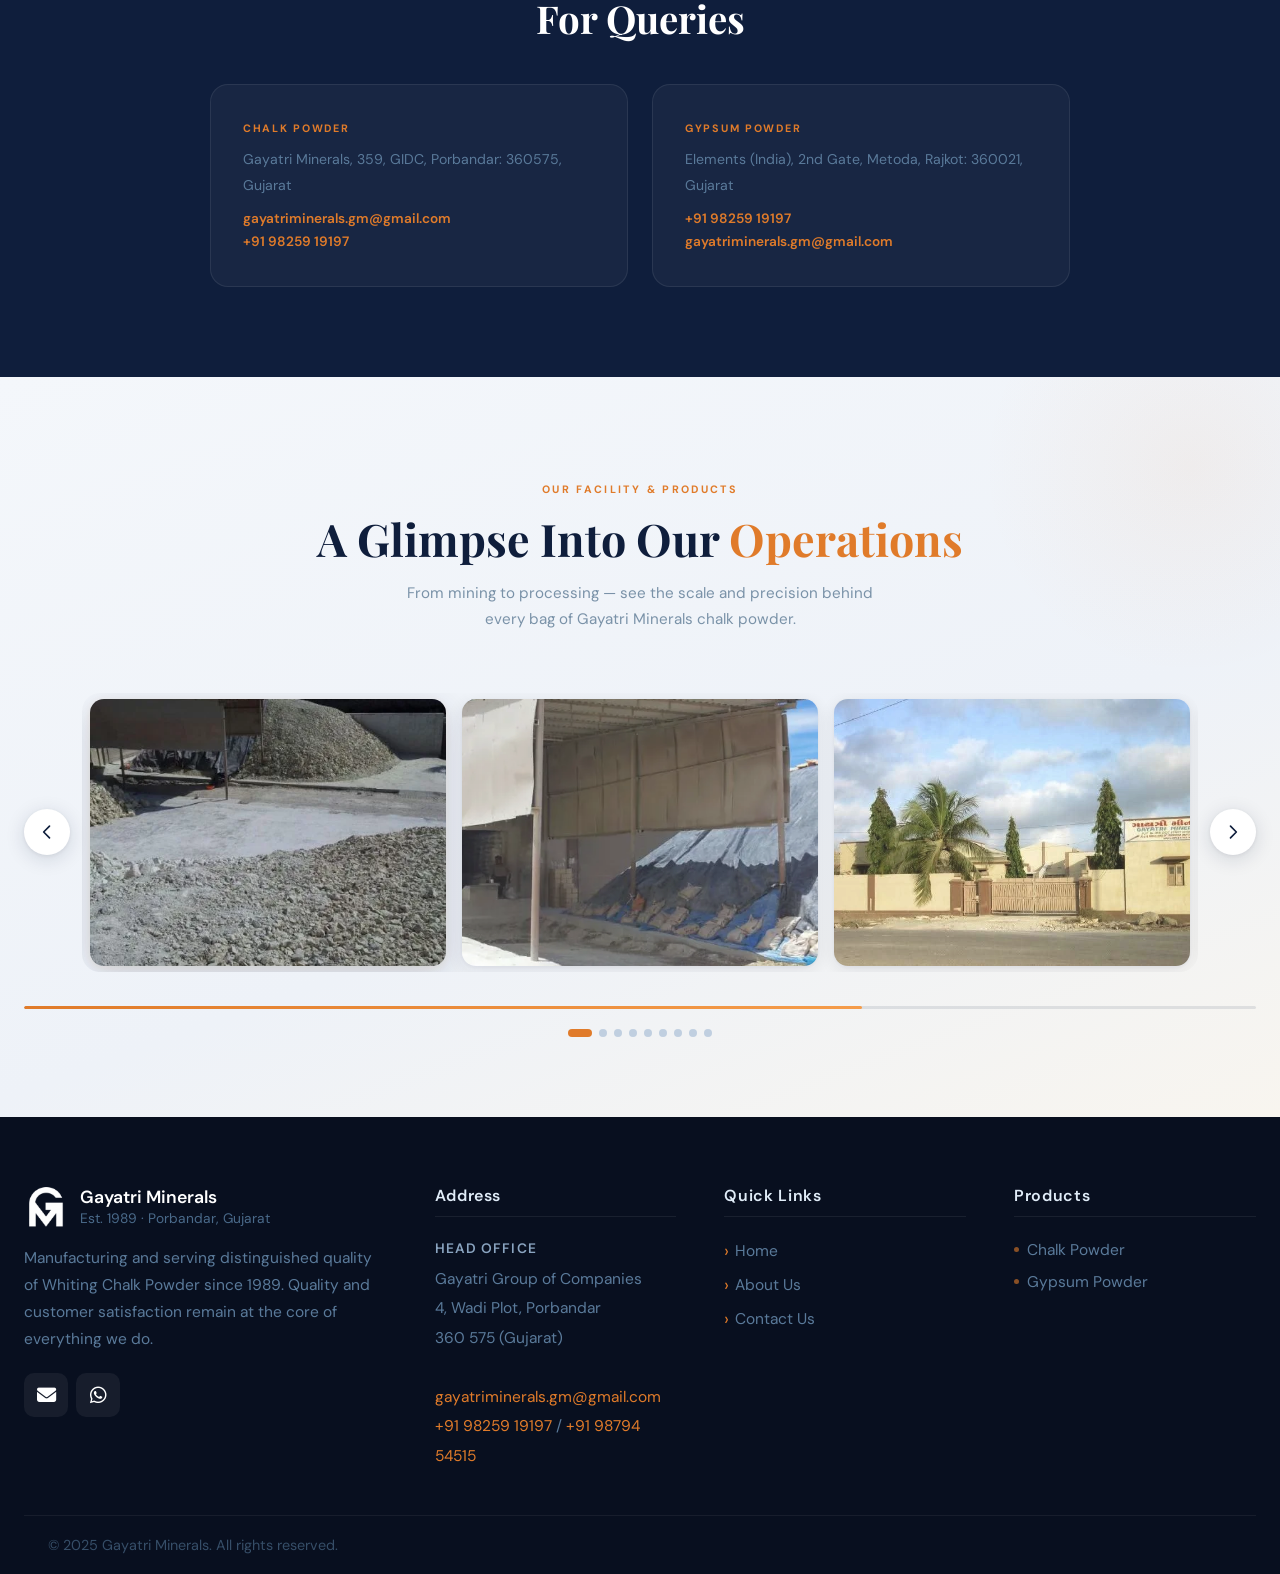
==== commit 37db4cd2: "Add files via upload" ====
--- a/index.html
+++ b/index.html
@@ -293,14 +293,14 @@
         <div class="contact-card fade-in">
           <div class="contact-card-label">Chalk Powder</div>
           <p>Gayatri Minerals, 359, GIDC, Porbandar: 360575, Gujarat</p>
-          <a href="mailto:gayatriminerals@gmail.com">gayatriminerals@gmail.com</a>
+          <a href="mailto:gayatriminerals.gm@gmail.com">gayatriminerals.gm@gmail.com</a>
           <a href="tel:9825919197" style="margin-top:6px">+91 98259 19197</a>
         </div>
         <div class="contact-card fade-in">
           <div class="contact-card-label">Gypsum Powder</div>
           <p>Elements (India), 2nd Gate, Metoda, Rajkot: 360021, Gujarat</p>
           <a href="tel:9825919197">+91 98259 19197</a>
-          <a href="mailto:elementsindia@gmail.com" style="margin-top:6px">elementsindia@gmail.com</a>
+          <a href="mailto:gayatriminerals.gm@gmail.com" style="margin-top:6px">gayatriminerals.gm@gmail.com</a>
         </div>
       </div>
     </div>
--- a/styles.css
+++ b/styles.css
@@ -931,91 +931,113 @@
 }
 
 /* ── Slider wrapper ── */
+/* ============================================================
+   GALLERY SLIDER — Fully Responsive, Mobile-Perfect
+   ============================================================ */
+
+/*
+  ARCHITECTURE:
+  • .cg-slider-wrap  — outer container (flex row: arrow | viewport | arrow)
+  • .cg-viewport     — clips to show N slides; overflow:hidden; NO padding
+  • .cg-track        — flex row of all slides; translateX moves it
+  • .cg-slide        — each slide; width = 100%/visCount, NO horizontal padding
+  • .cg-slide-inner  — inner card with aspect-ratio; contains the img
+  • img              — absolute fill inside .cg-slide-inner
+
+  KEY FIX: Slides have ZERO horizontal padding. All visual gap is added
+  as a margin/padding on .cg-slide-inner, NOT on .cg-slide itself.
+  This means the JS translate math stays perfectly accurate (slide width
+  == viewport width / visCount) while cards still have a visible gutter.
+*/
+
+/* ── Outer wrap ── */
 .cg-slider-wrap {
   position: relative;
   display: flex;
   align-items: center;
-  gap: 14px;
-  padding: 12px 0 20px;
-}
-
-/* ── Viewport ── */
+  gap: 12px;
+  padding: 8px 0 20px;
+}
+
+/* ── Viewport — strict clip, no internal padding ── */
 .cg-viewport {
   flex: 1;
-  position: relative;
+  min-width: 0;          /* prevent flex child from overflowing */
   overflow: hidden;
-  border-radius: 20px;
+  border-radius: 18px;
   cursor: grab;
   user-select: none;
   -webkit-user-select: none;
-  padding: 12px 0;
+  touch-action: pan-y;   /* allow vertical scroll; JS handles horizontal */
 }
 .cg-viewport.is-dragging { cursor: grabbing; }
 
-/* ── Track ── */
+/* ── Track — flex container, no margins ── */
 .cg-track {
   display: flex;
   will-change: transform;
-  margin: 0;
   align-items: stretch;
-}
-
-/* ── Slide ── */
+  /* transition is set dynamically by JS */
+}
+
+/* ── Slide — exact fraction of viewport, ZERO padding ── */
 .cg-slide {
+  /* Desktop: 3-up */
   min-width: calc(100% / 3);
-  padding: 0 10px;
+  width:     calc(100% / 3);
+  flex-shrink: 0;
   box-sizing: border-box;
-  flex-shrink: 0;
-  transition: transform 0.45s ease, opacity 0.45s ease;
-  opacity: 0.75;
-}
-.cg-slide.is-active {
-  opacity: 1;
-  transform: none;
-}
-.cg-slide.is-side {
-  opacity: 0.85;
-}
-
-/* ── Inner card ── */
+  padding: 0;                    /* NO horizontal padding — gutter is on inner */
+  transition: opacity 0.4s ease;
+  opacity: 0.78;
+}
+.cg-slide.is-active  { opacity: 1; }
+.cg-slide.is-side    { opacity: 0.88; }
+
+/* ── Inner card — visual gutter lives HERE ── */
 .cg-slide-inner {
   position: relative;
   overflow: hidden;
   width: 100%;
-  /* Fixed height so all cards are equal — no aspect-ratio surprises */
-  height: 300px;
-  border-radius: 16px;
+  /* Aspect ratio drives height — consistent across all viewports */
+  aspect-ratio: 4 / 3;
+  border-radius: 14px;
   background: #e8eef5;
+  /* Gutter: symmetric inset so both edges look equal */
+  margin: 6px 8px;
+  width: calc(100% - 16px);      /* compensate for margin */
   box-shadow: 0 4px 20px rgba(15,30,60,0.10), 0 1px 4px rgba(15,30,60,0.06);
-  transition: box-shadow 0.35s ease, transform 0.35s ease;
+  transition: box-shadow 0.35s ease, transform 0.3s ease;
 }
 .cg-slide.is-active .cg-slide-inner {
-  box-shadow: 0 12px 40px rgba(15,30,60,0.18), 0 2px 8px rgba(224,123,42,0.12);
-}
-.cg-slide-inner:hover {
-  box-shadow: 0 20px 52px rgba(15,30,60,0.22), 0 3px 14px rgba(224,123,42,0.16);
-  transform: translateY(-6px);
+  box-shadow: 0 10px 36px rgba(15,30,60,0.16), 0 2px 8px rgba(224,123,42,0.10);
+}
+@media (hover: hover) {
+  /* Only apply hover lift on real pointer devices */
+  .cg-slide-inner:hover {
+    box-shadow: 0 18px 48px rgba(15,30,60,0.20), 0 3px 12px rgba(224,123,42,0.14);
+    transform: translateY(-4px);
+  }
 }
 .cg-slide-inner.loaded { background: #e8eef5; }
 
-/* ── Image inside slide — always fills card completely ── */
+/* ── Image — absolute fill, consistent crop ── */
 .cg-slide img {
   position: absolute;
-  top: 0; left: 0;
+  inset: 0;
   width: 100%;
   height: 100%;
   object-fit: cover;
   object-position: center;
   display: block;
   border-radius: 0;
-  /* Start invisible until loaded */
   opacity: 0;
-  transition: opacity 0.4s ease, transform 0.45s ease;
+  transition: opacity 0.4s ease, transform 0.4s ease;
   transform: scale(1.04);
   pointer-events: none;
-  /* Override global skeleton shimmer for slides — dark bg handles it */
   background: none;
   animation: none;
+  max-width: none;           /* override global img max-width:100% */
 }
 .cg-slide img.img-loaded {
   opacity: 1;
@@ -1023,11 +1045,11 @@
   animation: none;
   background: none;
 }
-.cg-slide-inner:hover img {
-  transform: scale(1.07);
-}
-
-/* Skeleton shimmer for gallery cards (while image loads) */
+@media (hover: hover) {
+  .cg-slide-inner:hover img { transform: scale(1.06); }
+}
+
+/* ── Skeleton shimmer for unloaded cards ── */
 .cg-slide-inner:not(.loaded)::before {
   content: '';
   position: absolute;
@@ -1035,7 +1057,7 @@
   background: linear-gradient(90deg, #dce4ef 25%, #eaf0f8 50%, #dce4ef 75%);
   background-size: 600px 100%;
   animation: skeleton-shimmer 1.4s ease-in-out infinite;
-  border-radius: 16px;
+  border-radius: 14px;
   z-index: 0;
 }
 
@@ -1044,7 +1066,7 @@
 
 /* ── Arrow buttons ── */
 .cg-arrow {
-  width: 48px; height: 48px;
+  width: 46px; height: 46px;
   border-radius: 50%;
   border: none;
   background: #ffffff;
@@ -1055,75 +1077,132 @@
   z-index: 2;
   box-shadow: 0 4px 20px rgba(15,30,60,0.14), 0 1px 4px rgba(15,30,60,0.08);
   transition: background 0.25s, color 0.25s, transform 0.2s, box-shadow 0.25s;
+  -webkit-tap-highlight-color: transparent;
 }
 .cg-arrow:hover {
   background: #e07b2a;
   color: #fff;
-  transform: translateY(-2px) scale(1.06);
+  transform: scale(1.08);
   box-shadow: 0 8px 24px rgba(224,123,42,0.35);
 }
-.cg-arrow:active { transform: scale(0.95); }
-
-/* ── Dots + progress row ── */
+.cg-arrow:active { transform: scale(0.93); }
+
+/* ── Dots ── */
 .cg-controls {
   display: flex;
   align-items: center;
   justify-content: center;
   gap: 18px;
-  margin-top: 28px;
+  margin-top: 20px;
 }
 .cg-dots {
   display: flex;
   justify-content: center;
   align-items: center;
-  gap: 8px;
+  gap: 7px;
+  margin-top: 20px;
 }
 .cg-dot {
   width: 8px; height: 8px;
-  border-radius: 50%;
+  border-radius: 4px;
   border: none;
   background: #c0cfe0;
   cursor: pointer;
   padding: 0;
-  transition: background 0.25s, transform 0.25s, width 0.3s;
+  transition: background 0.25s, width 0.3s, transform 0.2s;
+  -webkit-tap-highlight-color: transparent;
 }
 .cg-dot.active {
   background: #e07b2a;
-  width: 26px;
-  border-radius: 4px;
-}
-
-/* ── Progress bar — shown on desktop ── */
-.cg-progress {
-  display: none;
-}
-
-/* ── Responsive ── */
+  width: 24px;
+}
+.cg-dot:hover:not(.active) { background: #94a3b8; transform: scale(1.2); }
+
+/* ── Autoplay progress bar ──
+   A thin line that fills left-to-right over AUTOPLAY_MS.
+   Lives between the slider and the dots.
+   On mobile it's slightly thicker for visibility.
+   Respects prefers-reduced-motion (hidden when reduced). */
+.cg-progress-track {
+  width: 100%;
+  height: 3px;
+  background: rgba(15, 30, 60, 0.10);
+  border-radius: 2px;
+  margin: 14px 0 0;
+  overflow: hidden;
+}
+.cg-progress-bar {
+  height: 100%;
+  width: 0%;
+  background: linear-gradient(90deg, #e07b2a 0%, #f59c4a 100%);
+  border-radius: 2px;
+  /* No CSS transition — width is driven by rAF in JS for accuracy */
+  will-change: width;
+}
+@media (max-width: 767px) {
+  .cg-progress-track { height: 4px; margin-top: 10px; }
+}
+@media (prefers-reduced-motion: reduce) {
+  .cg-progress-track { display: none; }
+}
+
+/* ── Tablet: 2-up ── */
 @media (max-width: 1023px) {
-  .cg-slide { min-width: calc(100% / 2); }
-  .cg-slide-inner { height: 260px; }
-}
+  .cg-slide {
+    min-width: calc(100% / 2);
+    width:     calc(100% / 2);
+  }
+  .cg-slide-inner { aspect-ratio: 4 / 3; }
+}
+
+/* ── Mobile: 1-up — the critical fix ── */
 @media (max-width: 767px) {
-  .gallery-section { padding: 72px 16px 60px; }
-  .cg-slider-wrap { gap: 8px; padding: 8px 0 16px; }
-  /* 1 slide visible on phones */
-  .cg-slide { min-width: 100%; padding: 0 6px; }
-  .cg-slide-inner { height: 240px; border-radius: 14px; }
-  .cg-viewport { padding: 8px 0; border-radius: 14px; }
-  .cg-track { margin: 0; }
-  .cg-arrow { width: 40px; height: 40px; }
-  .cg-dot { width: 7px; height: 7px; }
-  .cg-dot.active { width: 20px; }
-}
-@media (max-width: 480px) {
-  .gallery-section { padding: 60px 12px 48px; }
-  .gallery-title { font-size: 1.7rem; }
-  .gallery-subtitle { font-size: 0.85rem; }
-  .cg-slide { min-width: 100%; padding: 0 4px; }
-  .cg-slide-inner { height: 220px; }
-  .cg-slide-inner { aspect-ratio: 4 / 3; border-radius: 14px; }
-  .cg-slide img { border-radius: 14px; }
-  .cg-arrow { width: 36px; height: 36px; }
+  .gallery-section { padding: 64px 0 48px; }
+
+  /* Arrows: smaller, closer to image edges */
+  .cg-slider-wrap {
+    gap: 6px;
+    padding: 4px 0 16px;
+  }
+  .cg-arrow {
+    width: 38px; height: 38px;
+  }
+  .cg-arrow svg { width: 18px; height: 18px; }
+
+  /* ONE slide at a time */
+  .cg-slide {
+    min-width: 100%;
+    width:     100%;
+  }
+
+  /* Inner card: tighter gutter on mobile, taller aspect ratio */
+  .cg-slide-inner {
+    margin: 4px 6px;
+    width: calc(100% - 12px);
+    aspect-ratio: 4 / 3;      /* consistent height across all images */
+    border-radius: 12px;
+  }
+
+  /* No scale animation on mobile (perf + no hover states) */
+  .cg-slide img { transform: scale(1); }
+  .cg-slide img.img-loaded { transform: scale(1); }
+
+  /* Dots: slightly larger tap targets on mobile */
+  .cg-dots { gap: 6px; margin-top: 14px; }
+  .cg-dot  { width: 7px; height: 7px; }
+  .cg-dot.active { width: 22px; }
+}
+
+/* ── Small phones ── */
+@media (max-width: 400px) {
+  .cg-arrow { width: 34px; height: 34px; }
+  .cg-arrow svg { width: 16px; height: 16px; }
+  .cg-slide-inner {
+    margin: 4px 4px;
+    width: calc(100% - 8px);
+    aspect-ratio: 4 / 3;
+    border-radius: 10px;
+  }
 }
 
 /* ============================================================
@@ -1508,11 +1587,4 @@
 .prod-img-main img { position: relative; z-index: 1; }
 .prod-img-main img.loaded { animation: none; background: none; }
 
-/* Gallery slide placeholder */
-.cg-slide {
-  background: transparent;
-}
-.cg-slide img.loaded {
-  animation: none;
-  background: none;
-}+/* Gallery slide placeholder — handled in main slider block above */
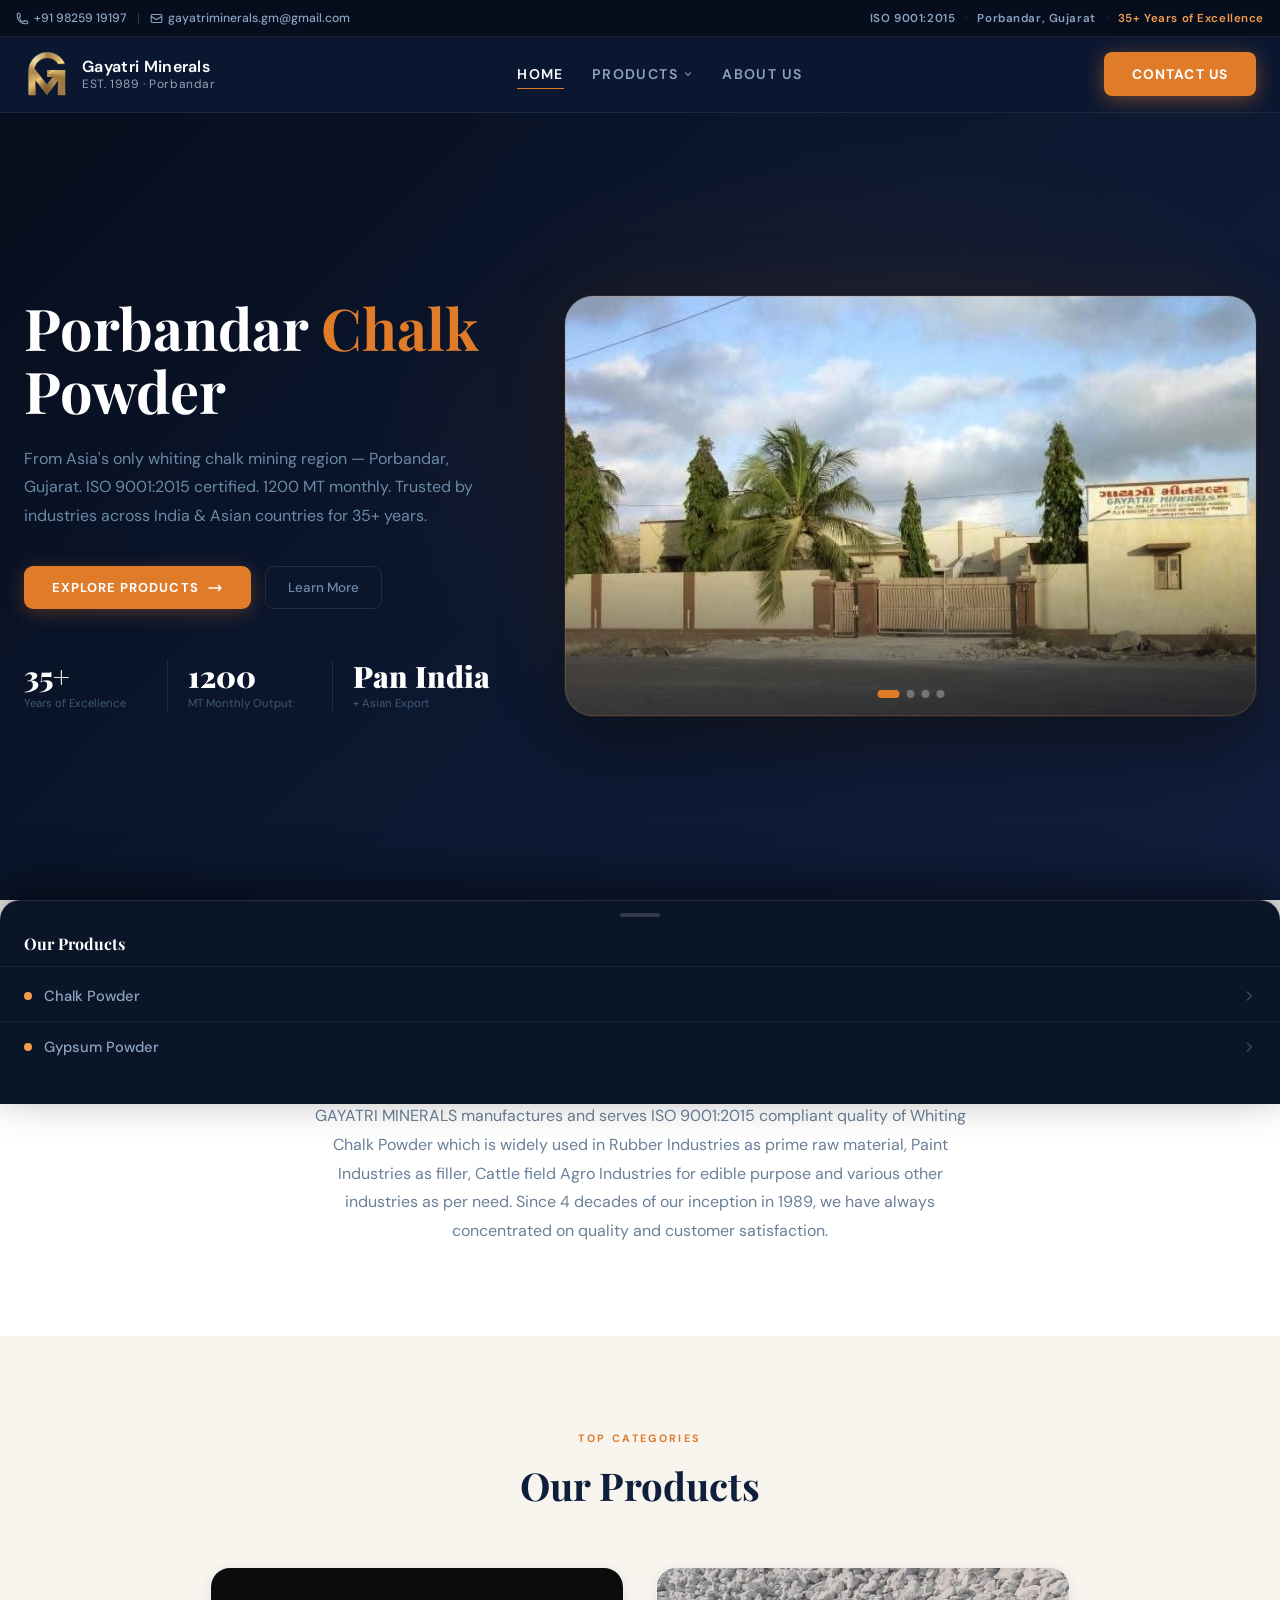
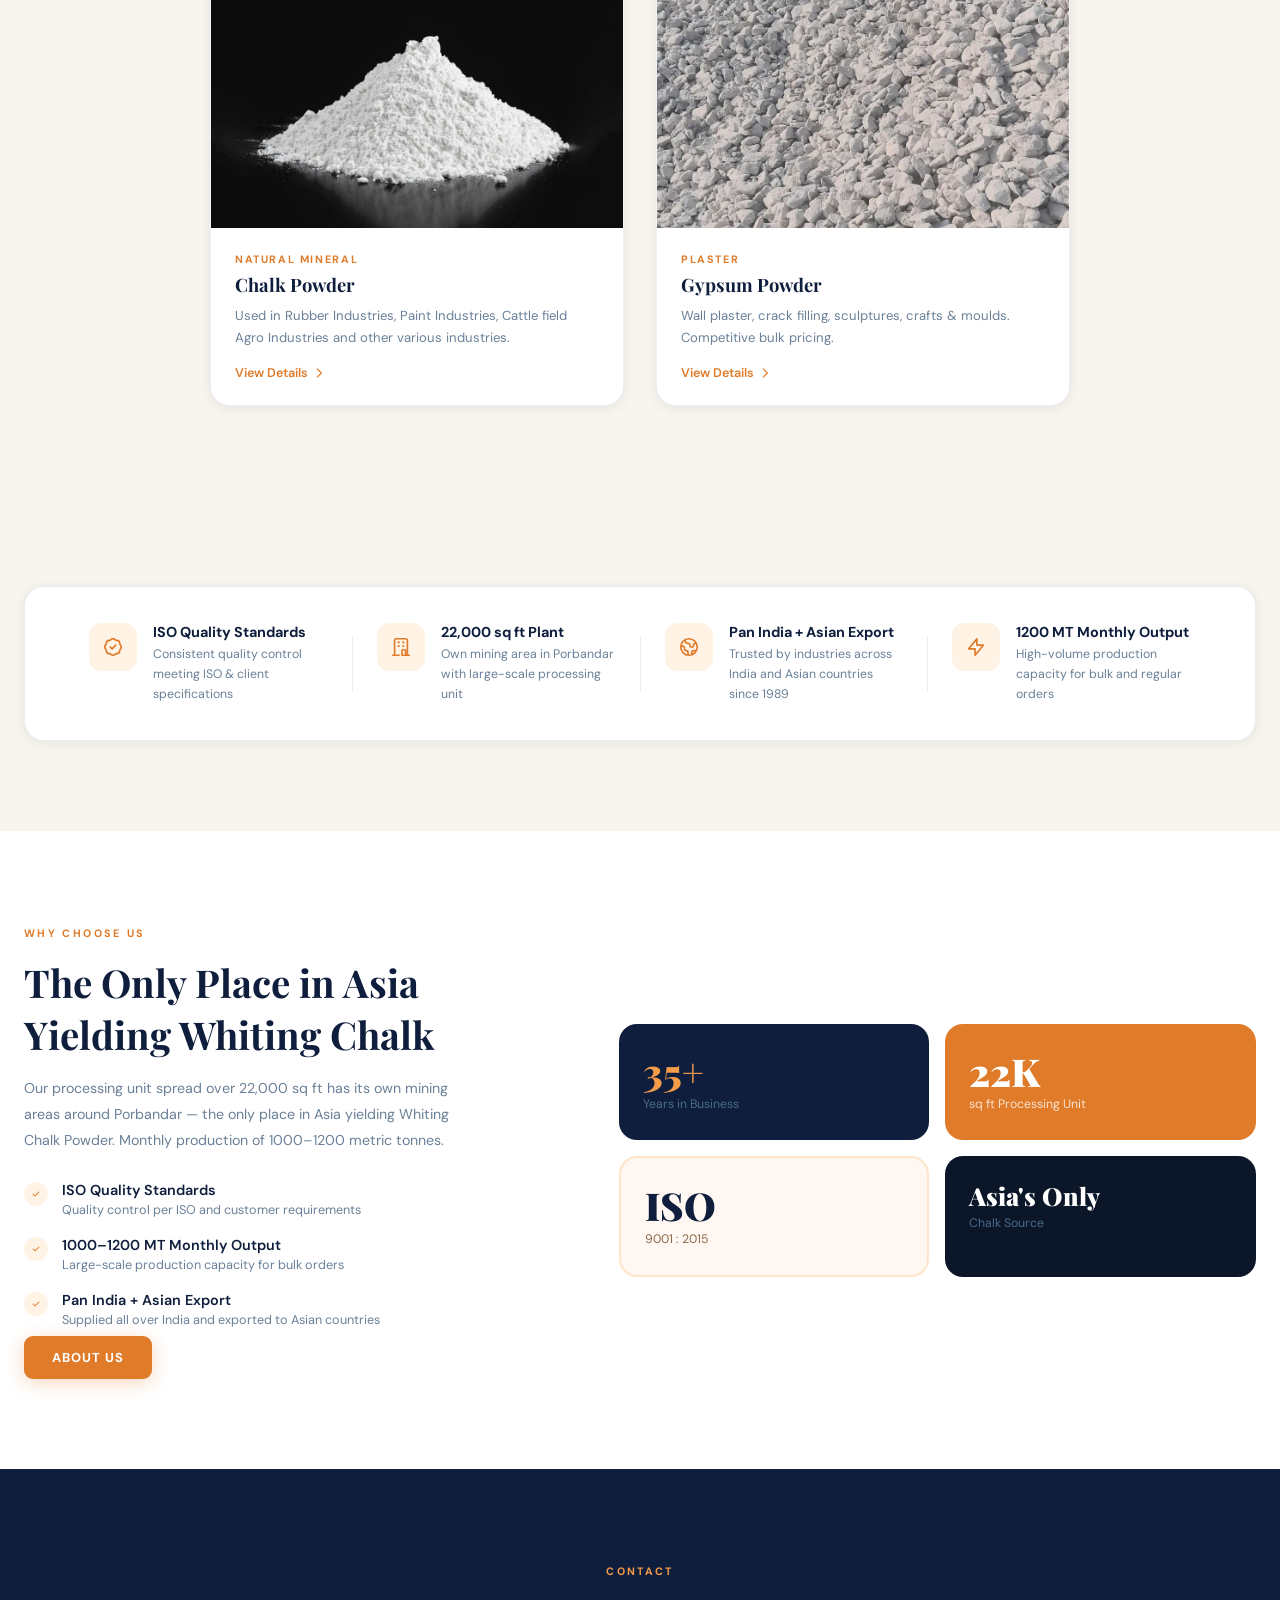
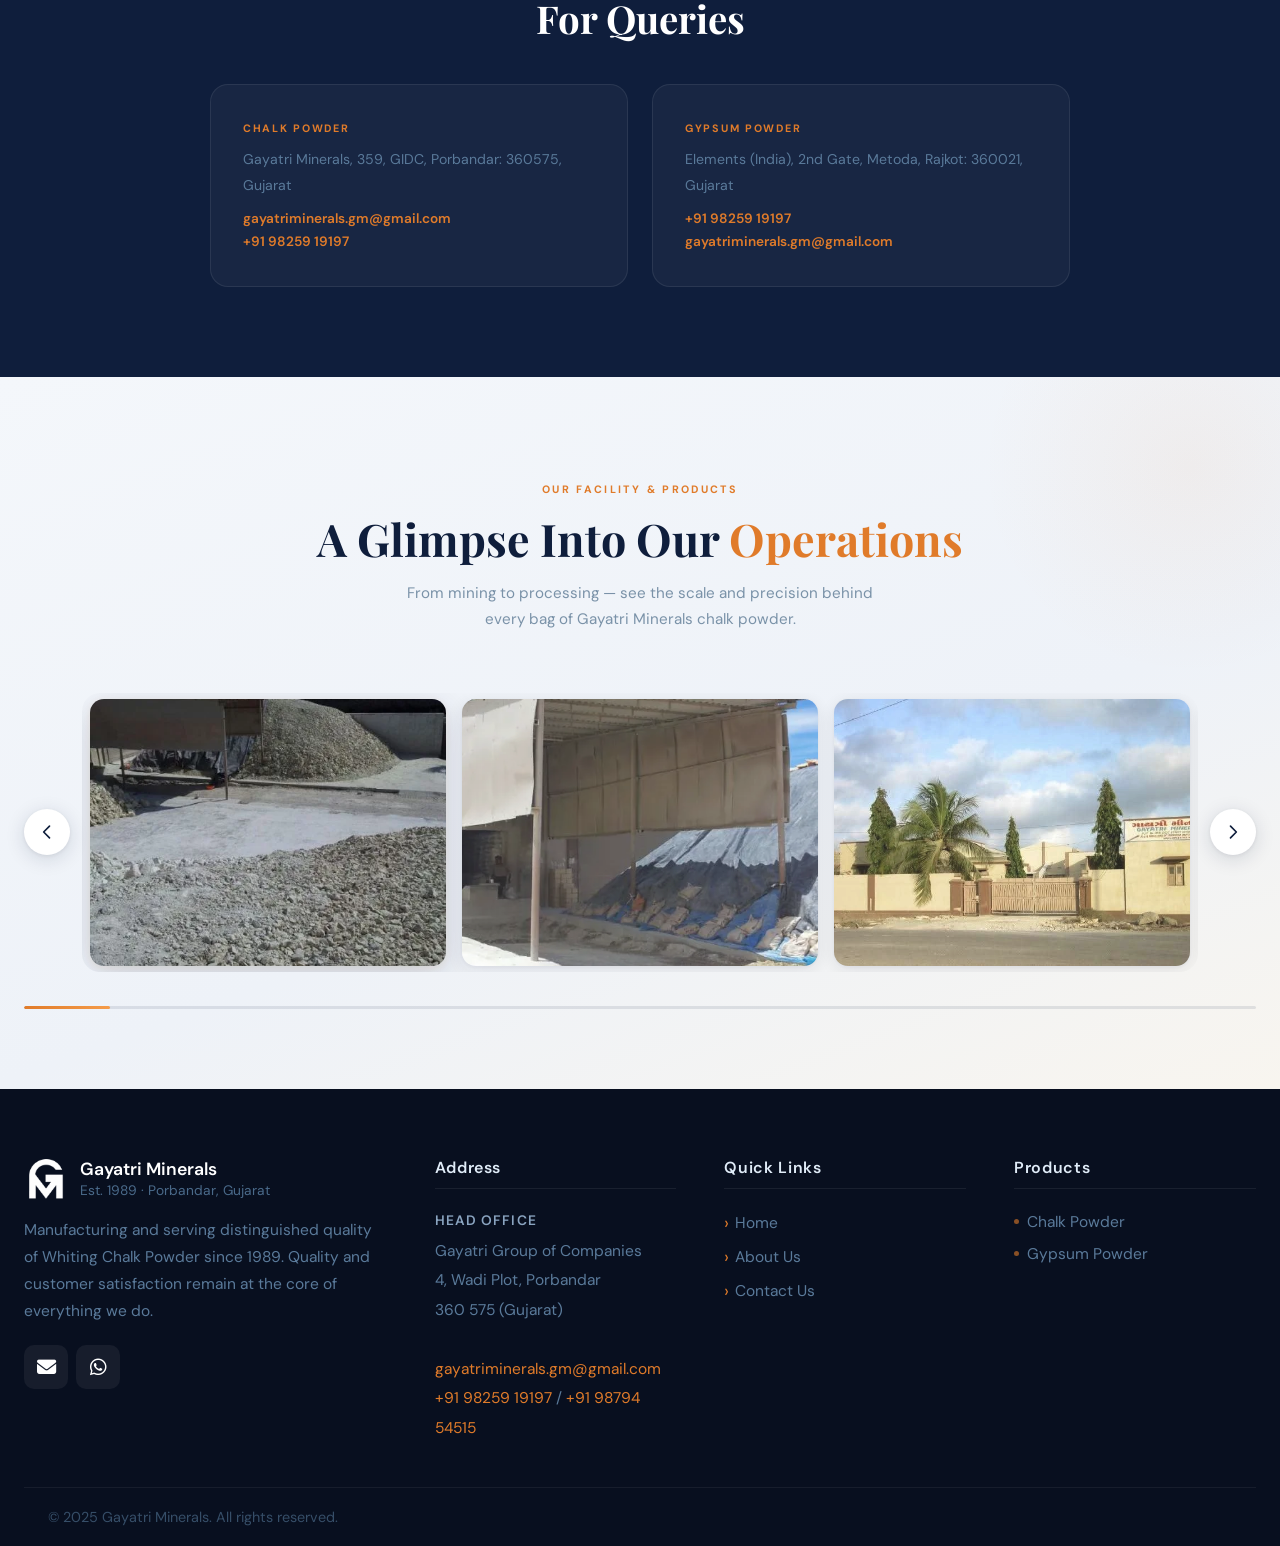
==== commit 2a258af7: "Add files via upload" ====
--- a/index.html
+++ b/index.html
@@ -65,6 +65,7 @@
             <img src="images/hero1.webp" class="hero-slide active" alt="Chalk powder texture sample">
             <img src="images/hero2.webp" class="hero-slide" alt="Chalk powder processing">
             <img src="images/hero3.webp" class="hero-slide" alt="Chalk powder packed bags">
+            <img src="images/hero4.webp" class="hero-slide" alt="Chalk powder packed bags">
           </div>
           <button class="hero-slider-arrow hero-slider-prev" id="heroSliderPrev" aria-label="Previous image">
             <svg width="18" height="18" fill="none" stroke="currentColor" viewBox="0 0 24 24">
@@ -80,6 +81,7 @@
             <button class="hero-dot active" aria-label="Slide 1"></button>
             <button class="hero-dot" aria-label="Slide 2"></button>
             <button class="hero-dot" aria-label="Slide 3"></button>
+            <button class="hero-dot" aria-label="Slide 4"></button>
           </div>
           <!-- <div class="hero-slider-label">Whiting Chalk Powder</div> -->
         </div>
@@ -357,13 +359,10 @@
           </svg>
         </button>
       </div>
-      <div class="cg-dots" id="cgDots"></div>
     </div>
   </section>
 
   <div id="footer-placeholder"></div>
-
   <script src="scripts.js"></script>
-
 </body>
 </html>
